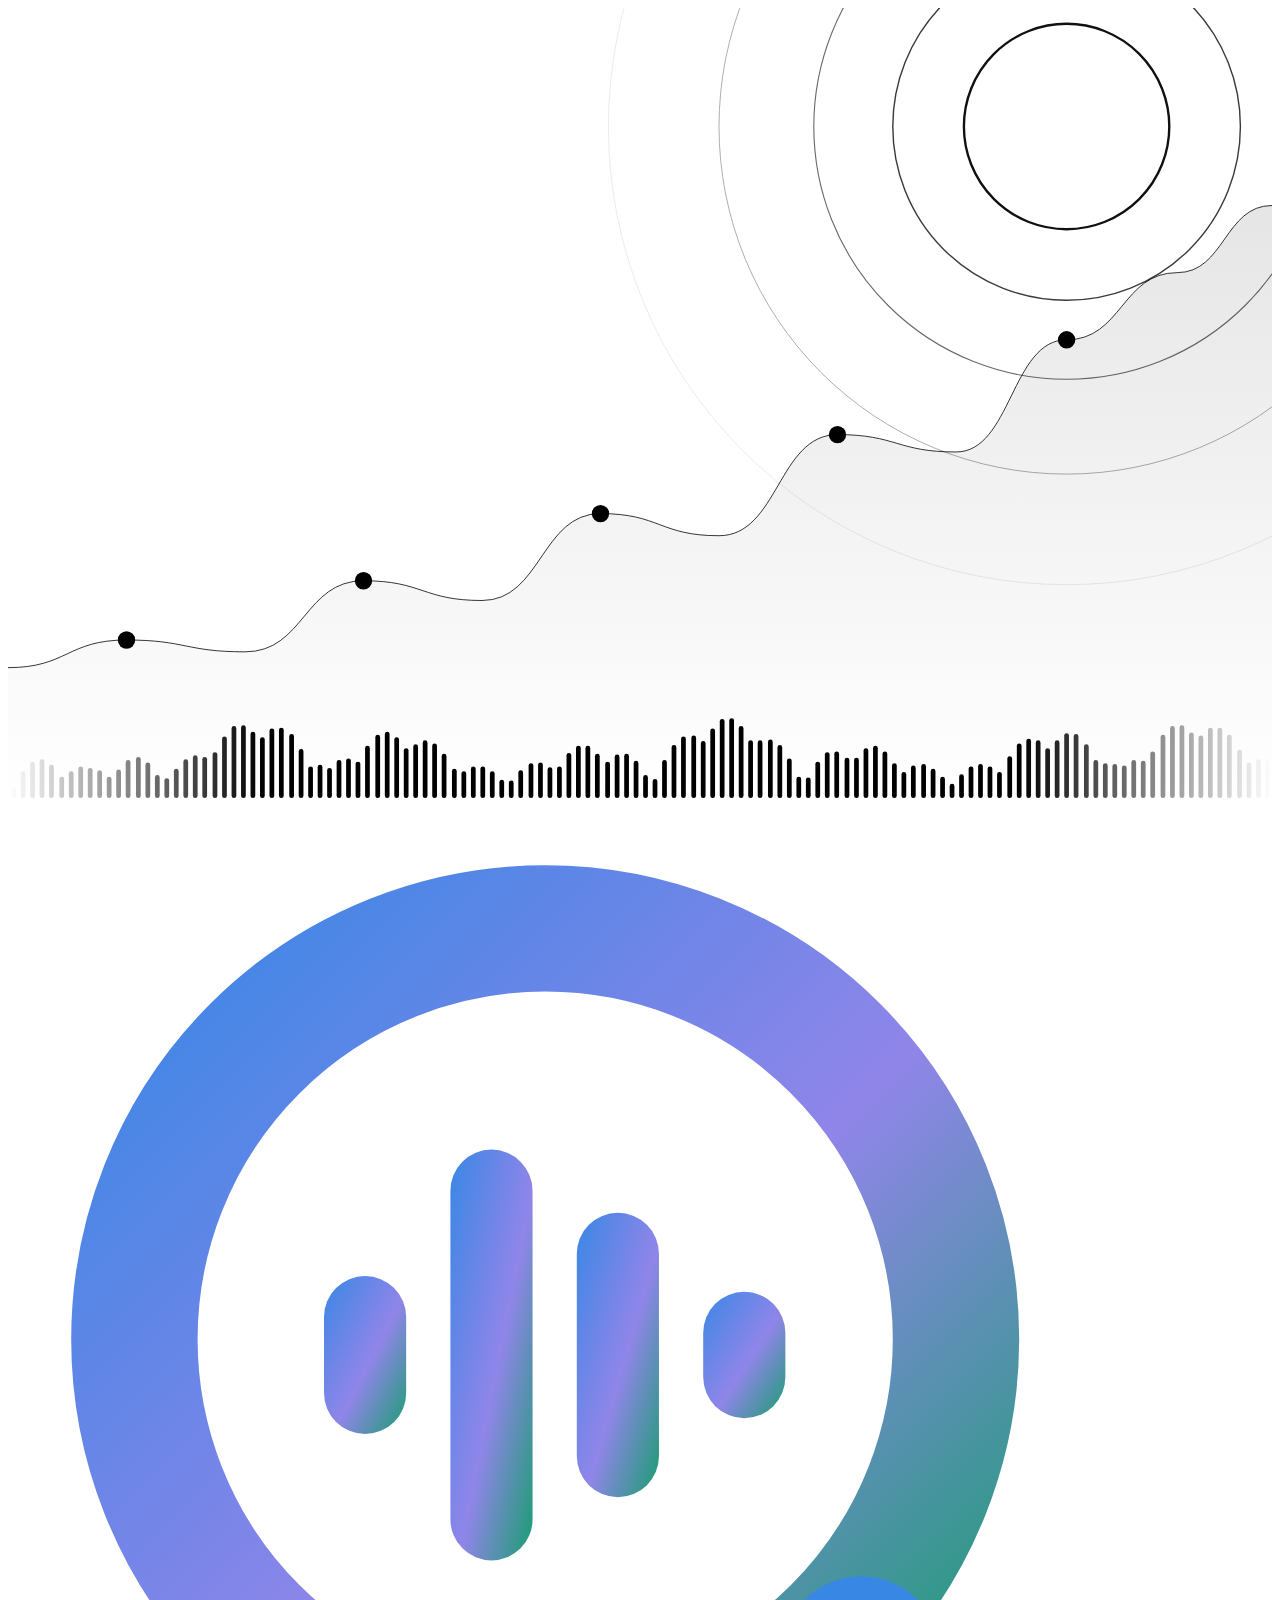
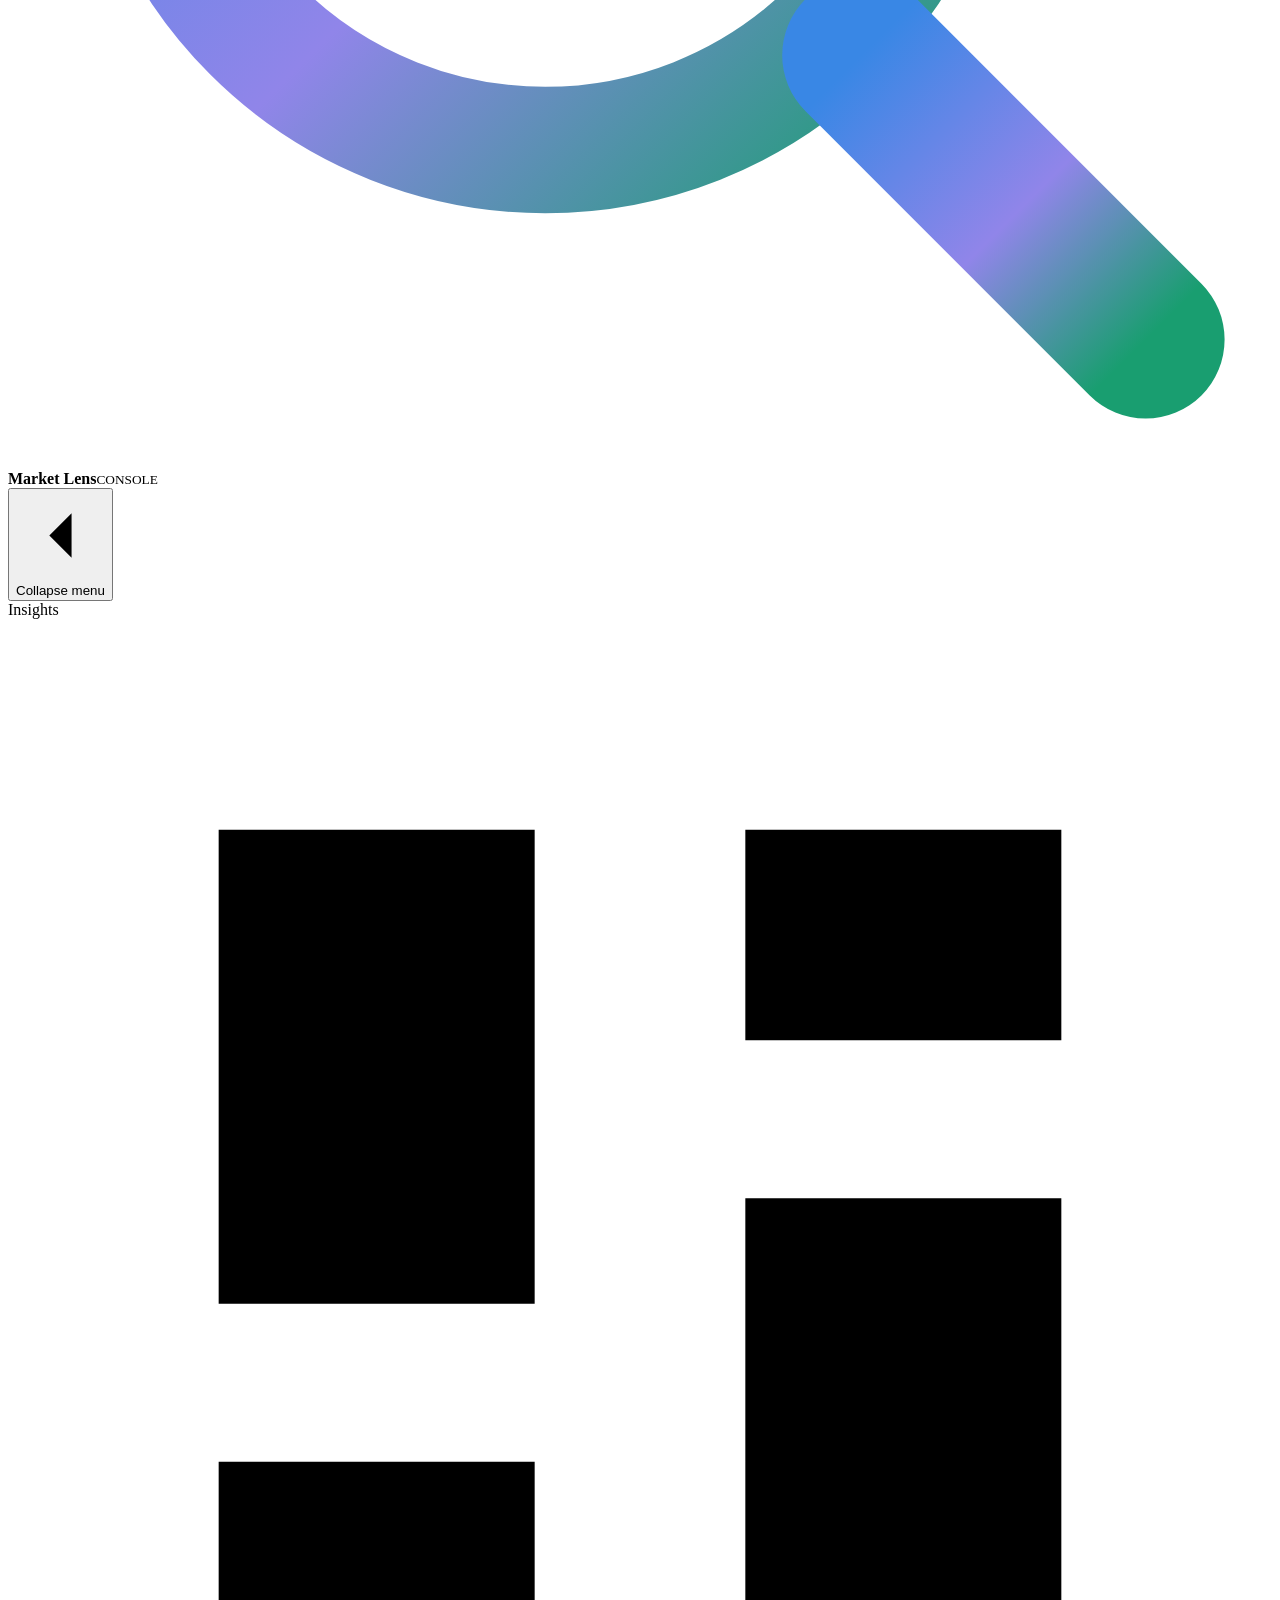
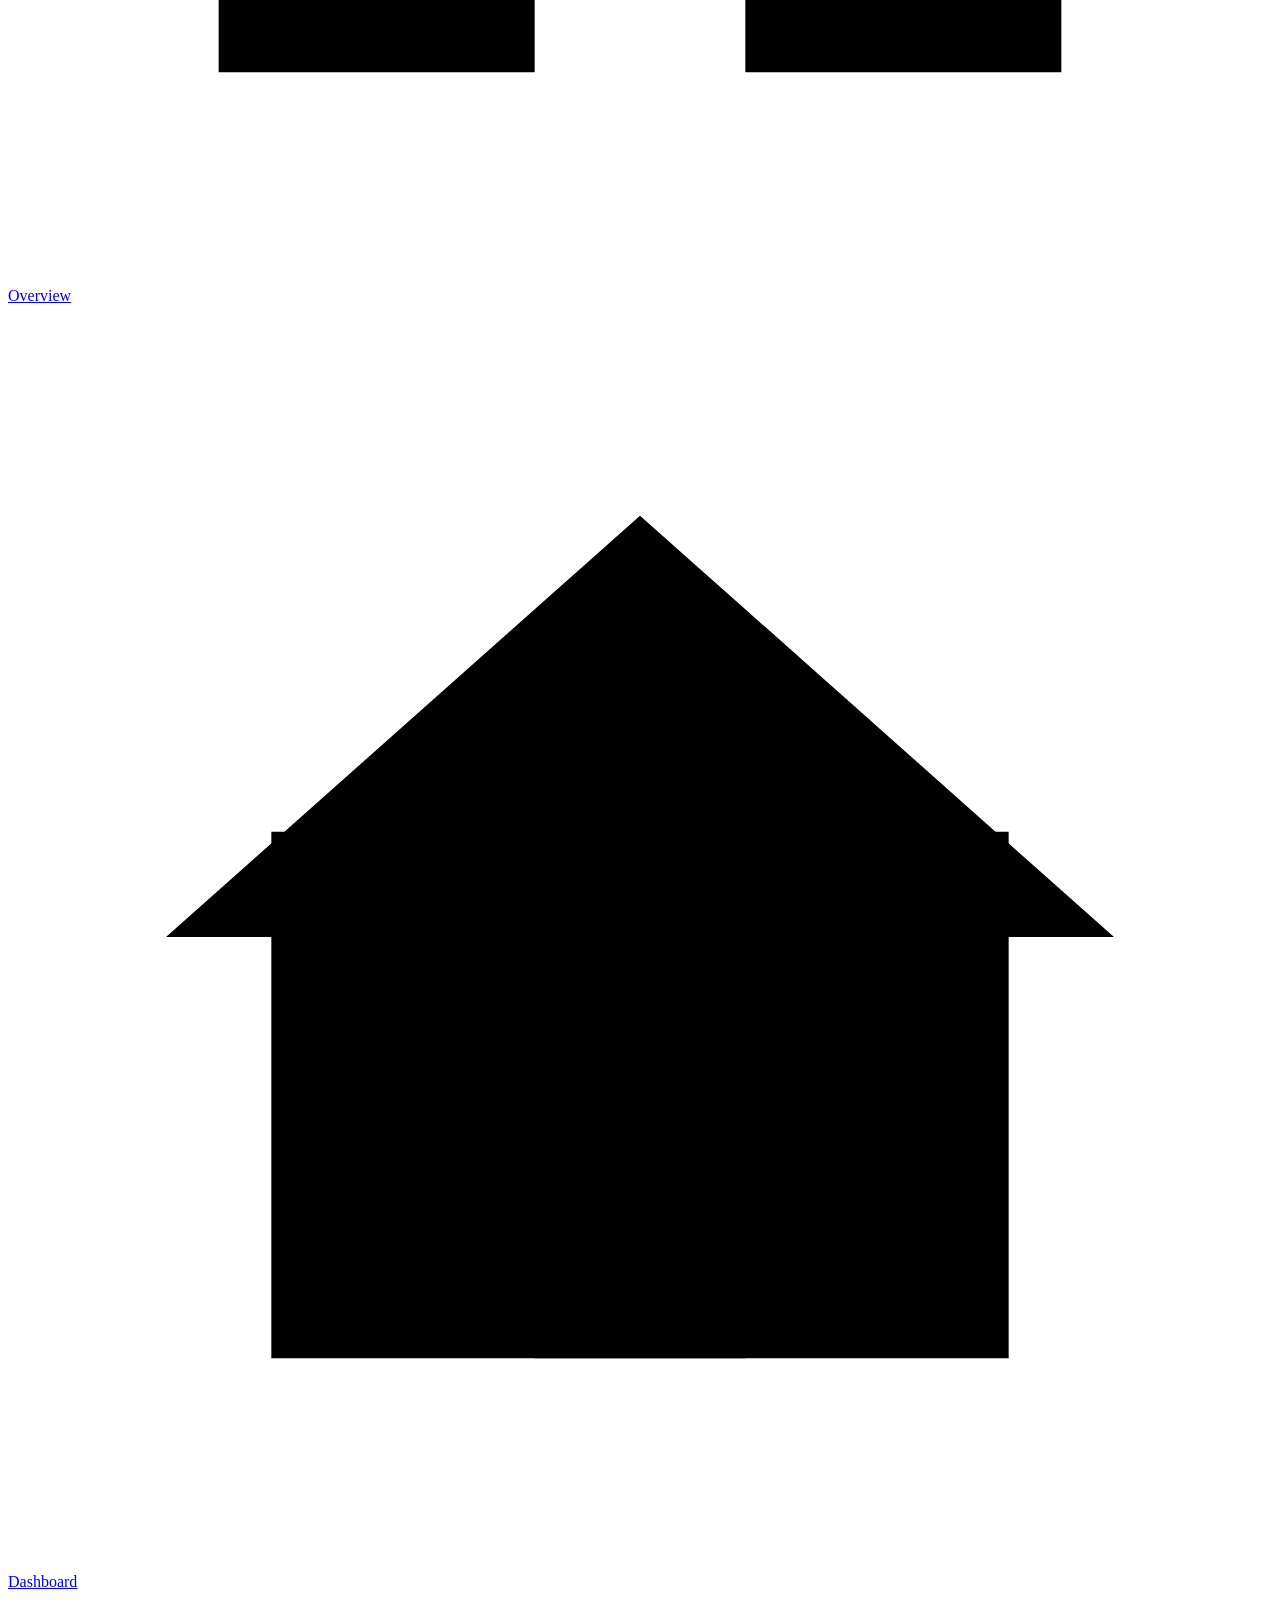
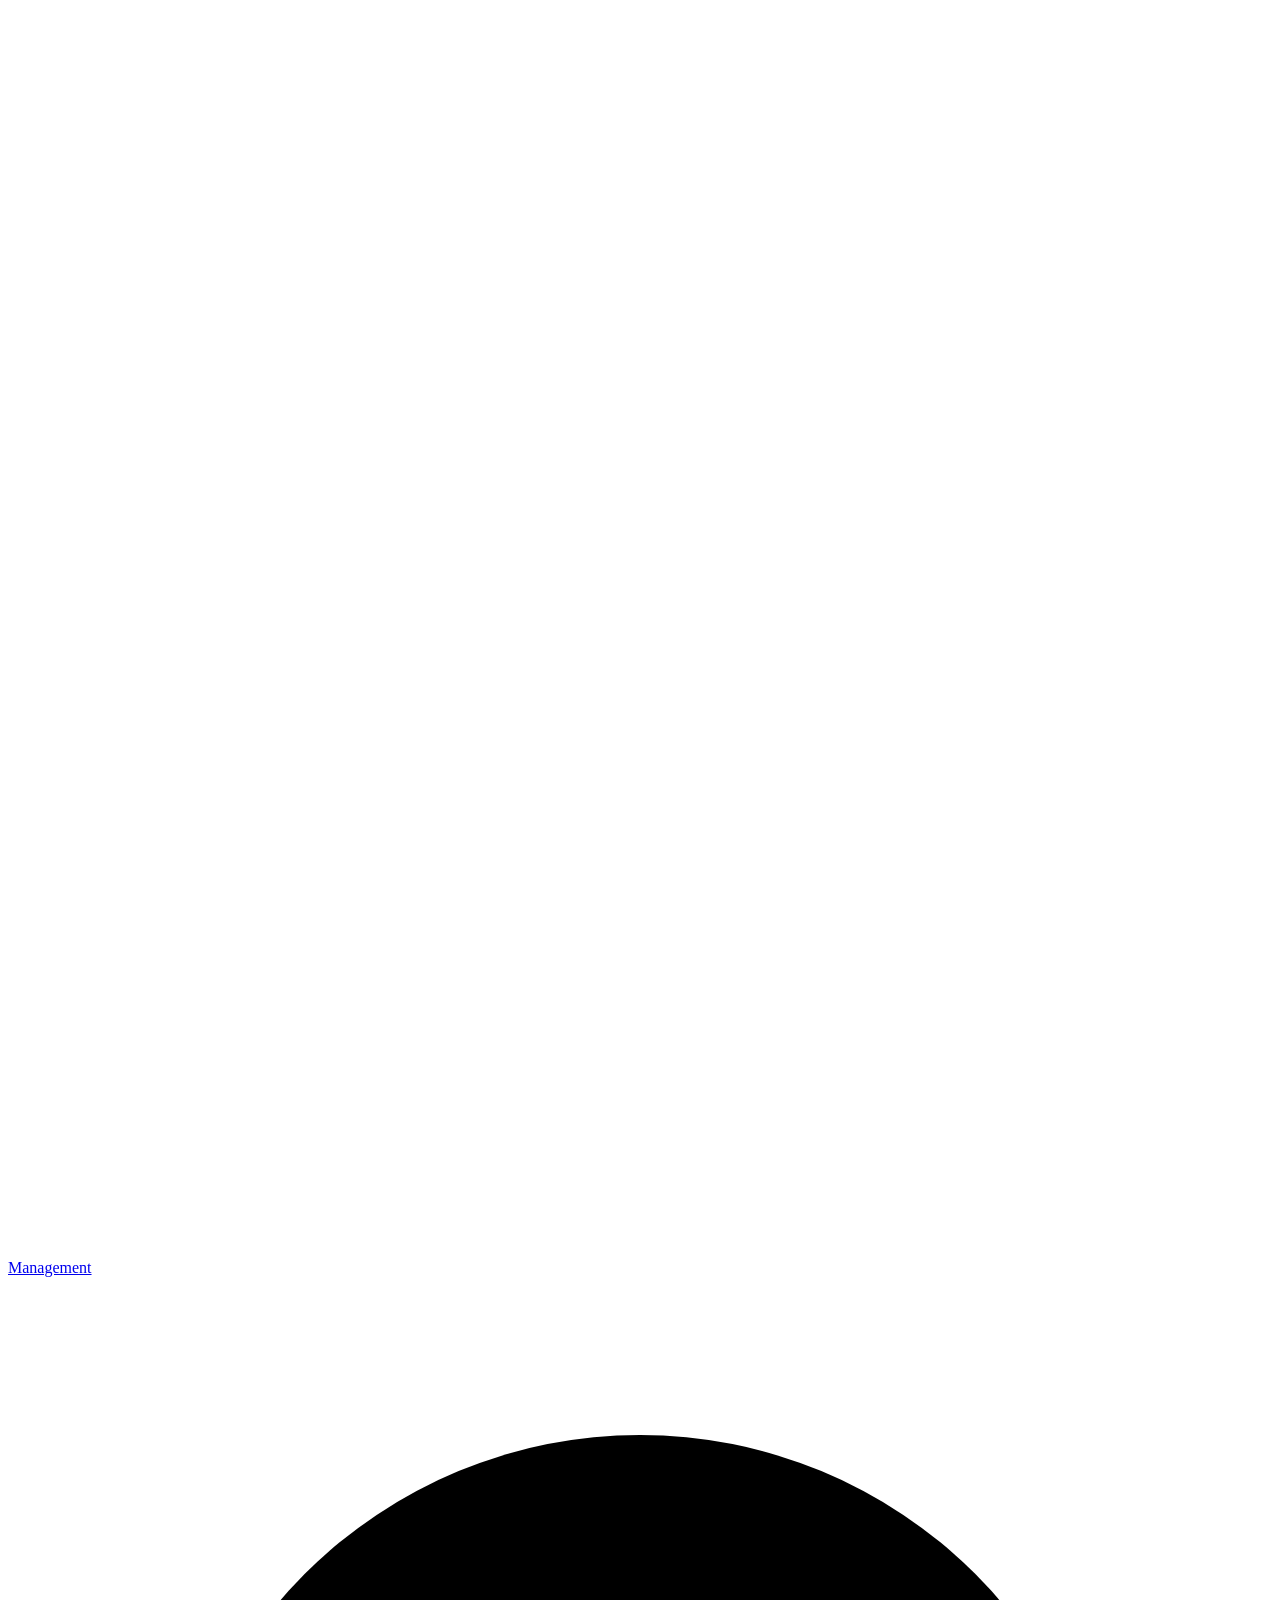
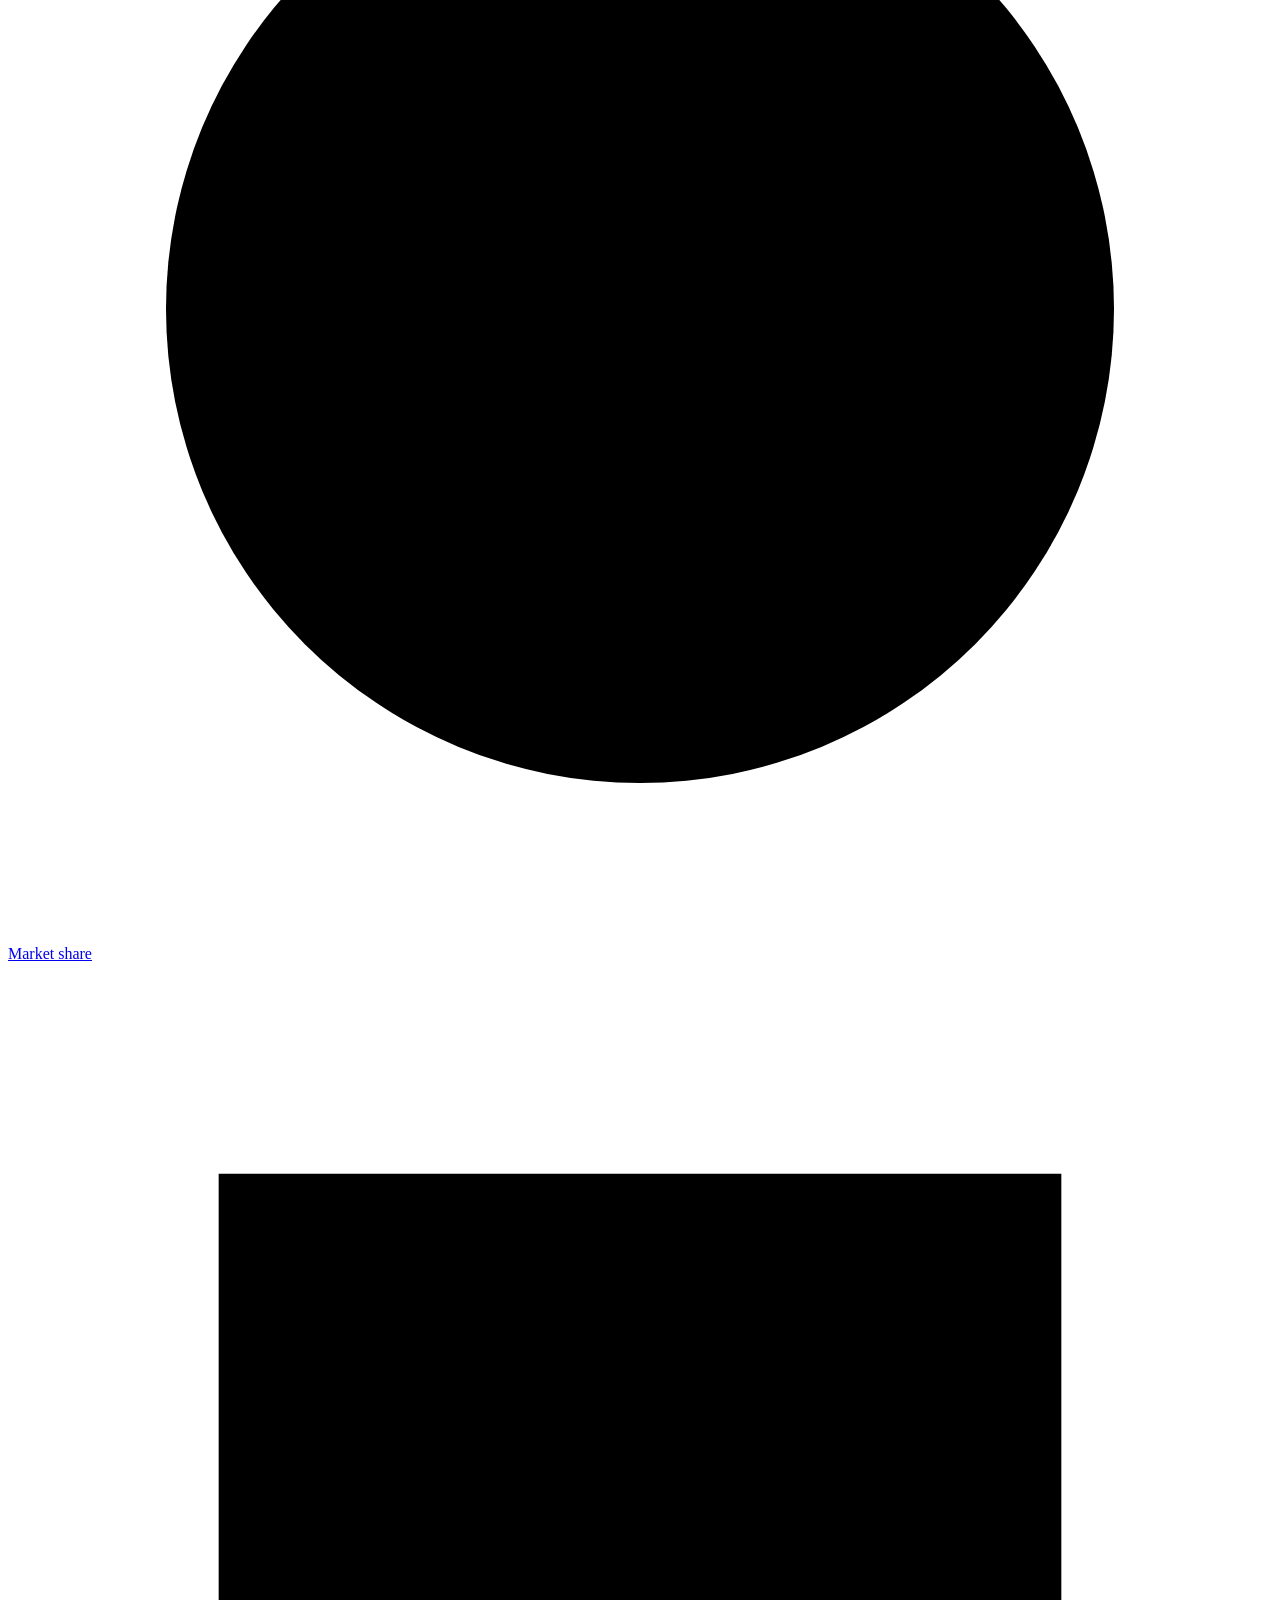
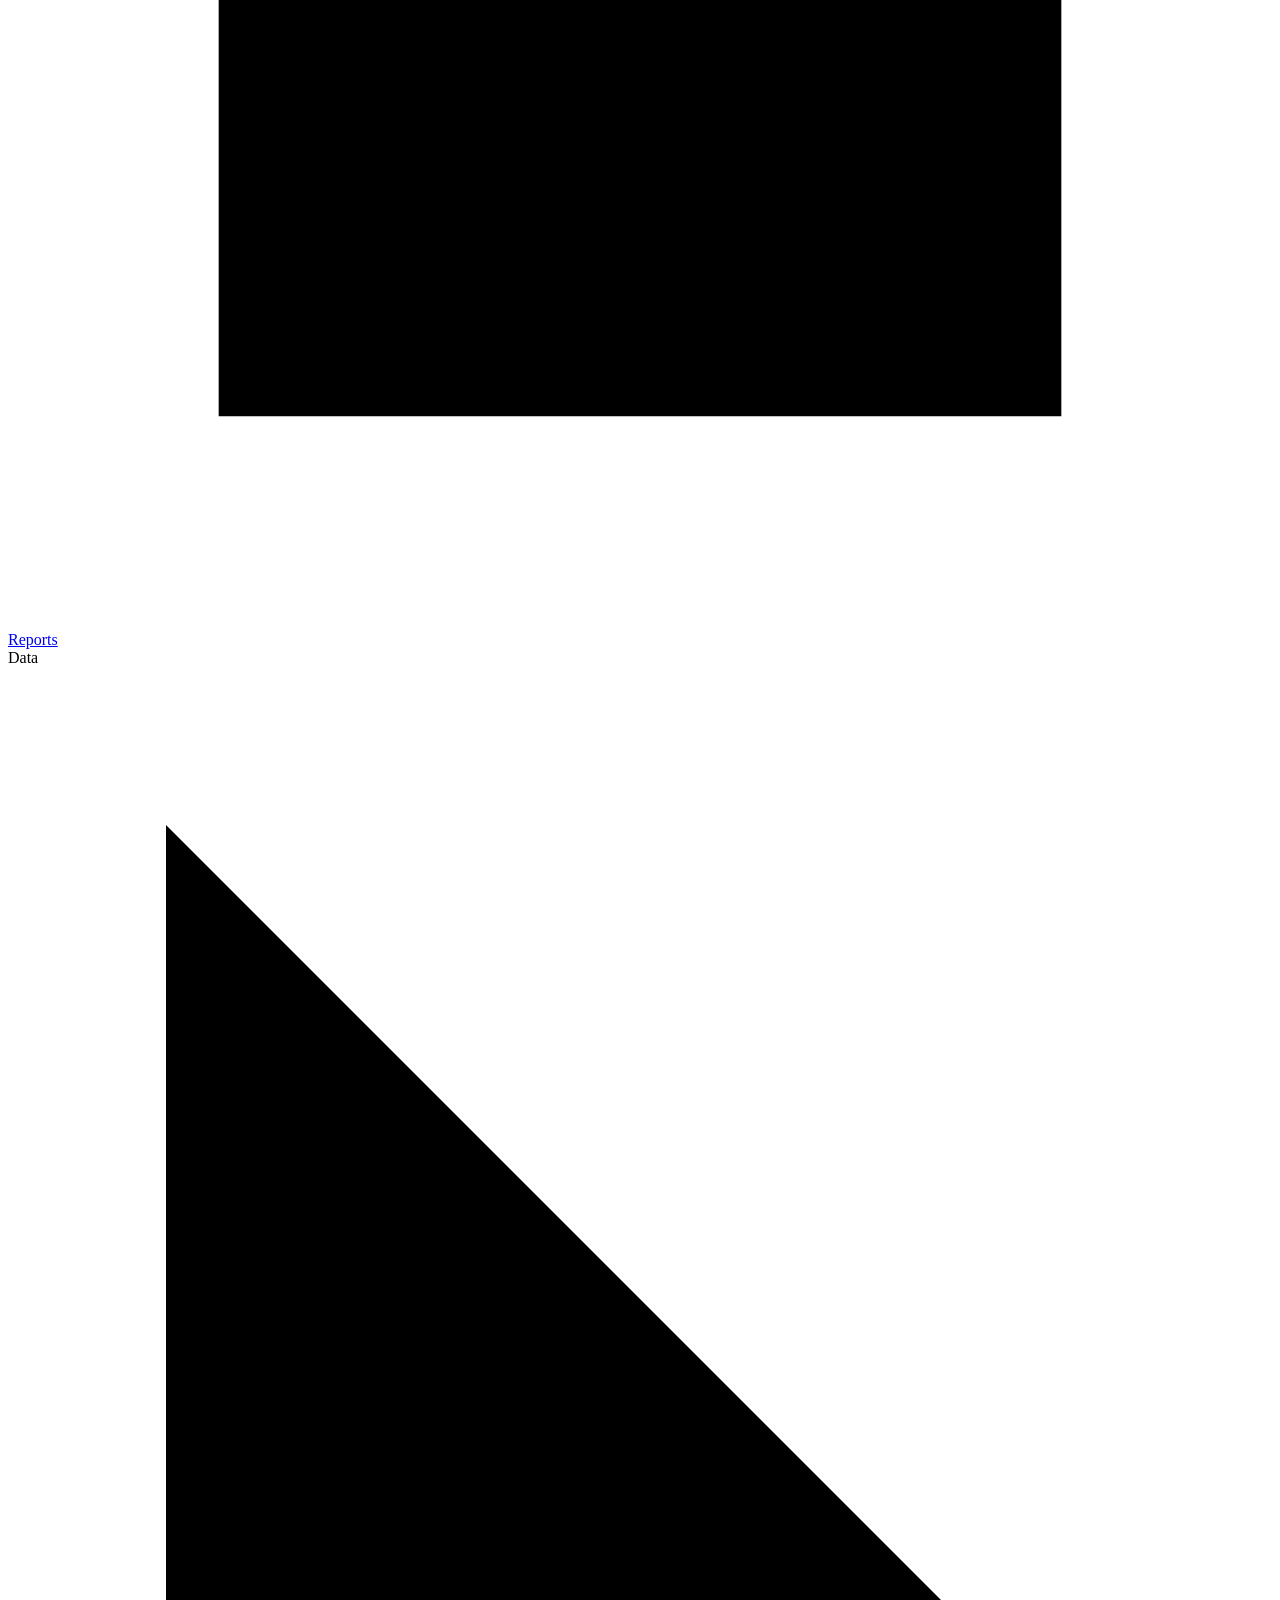
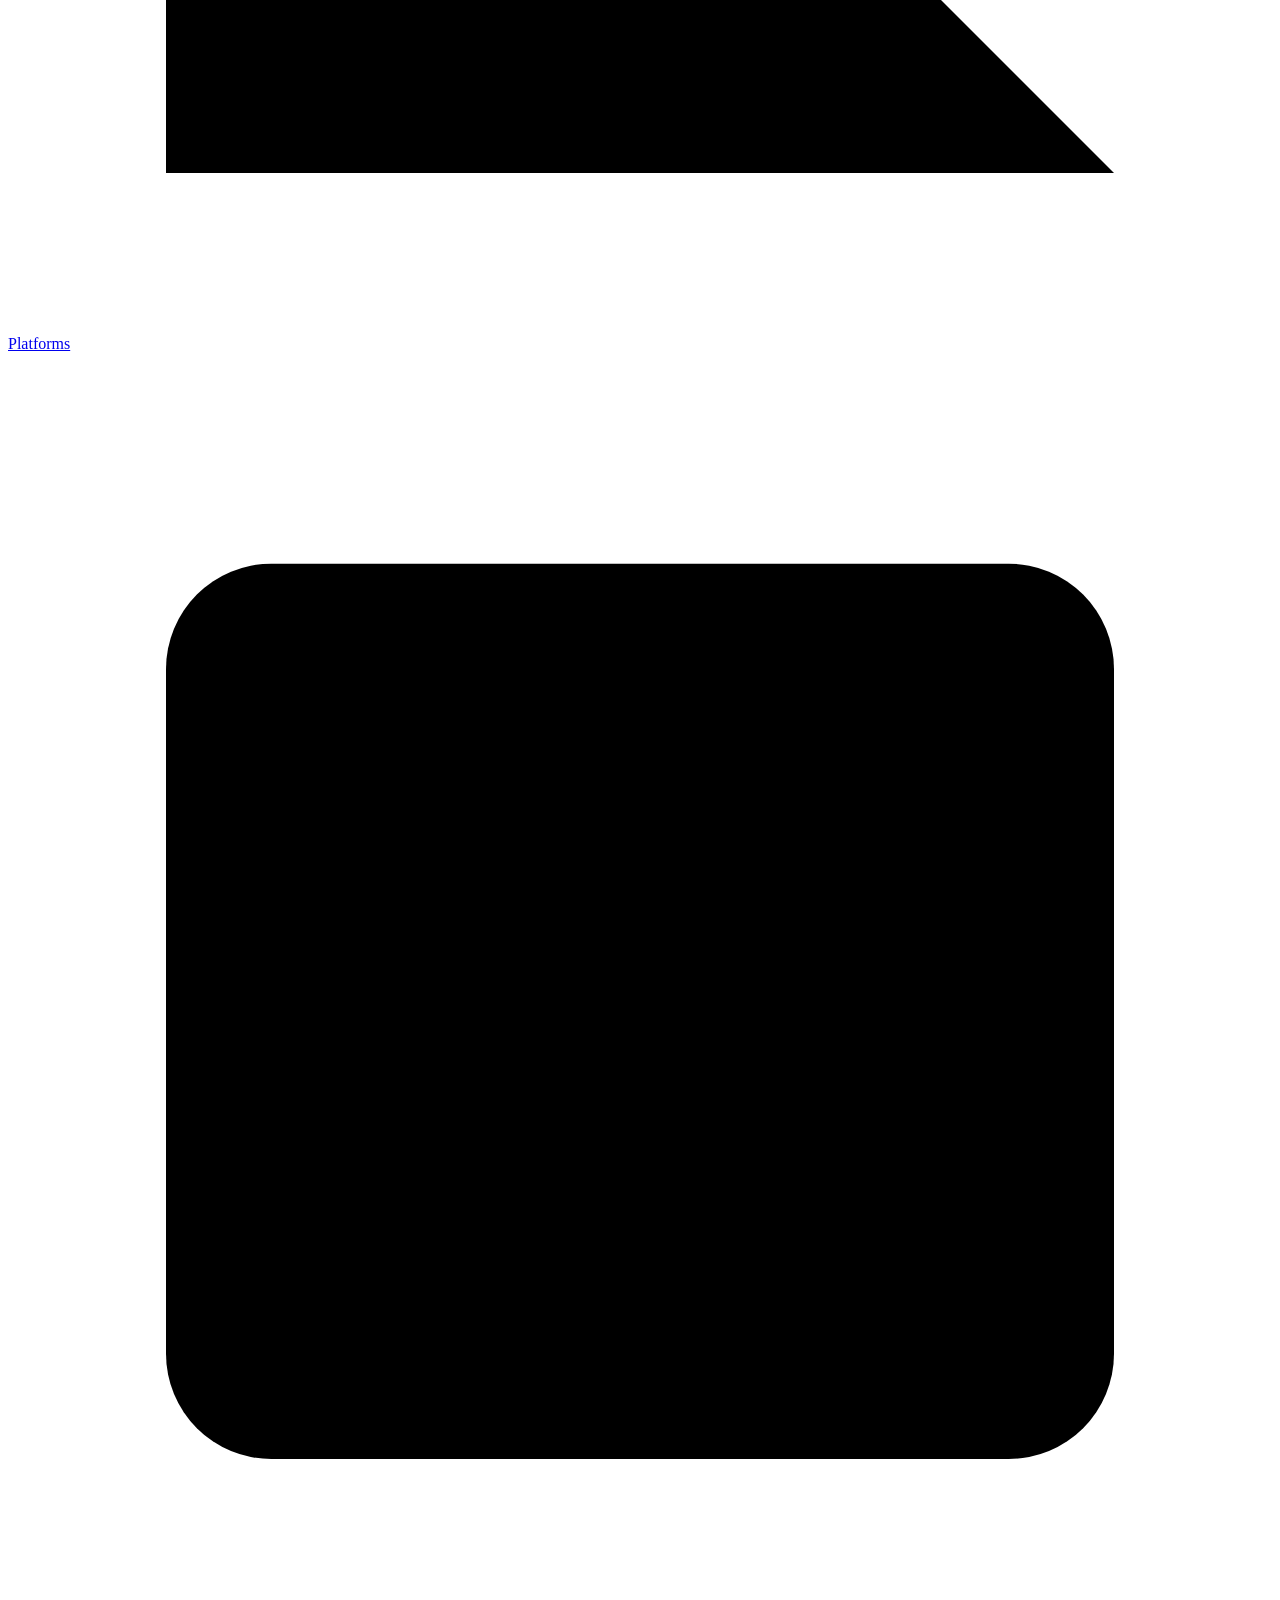
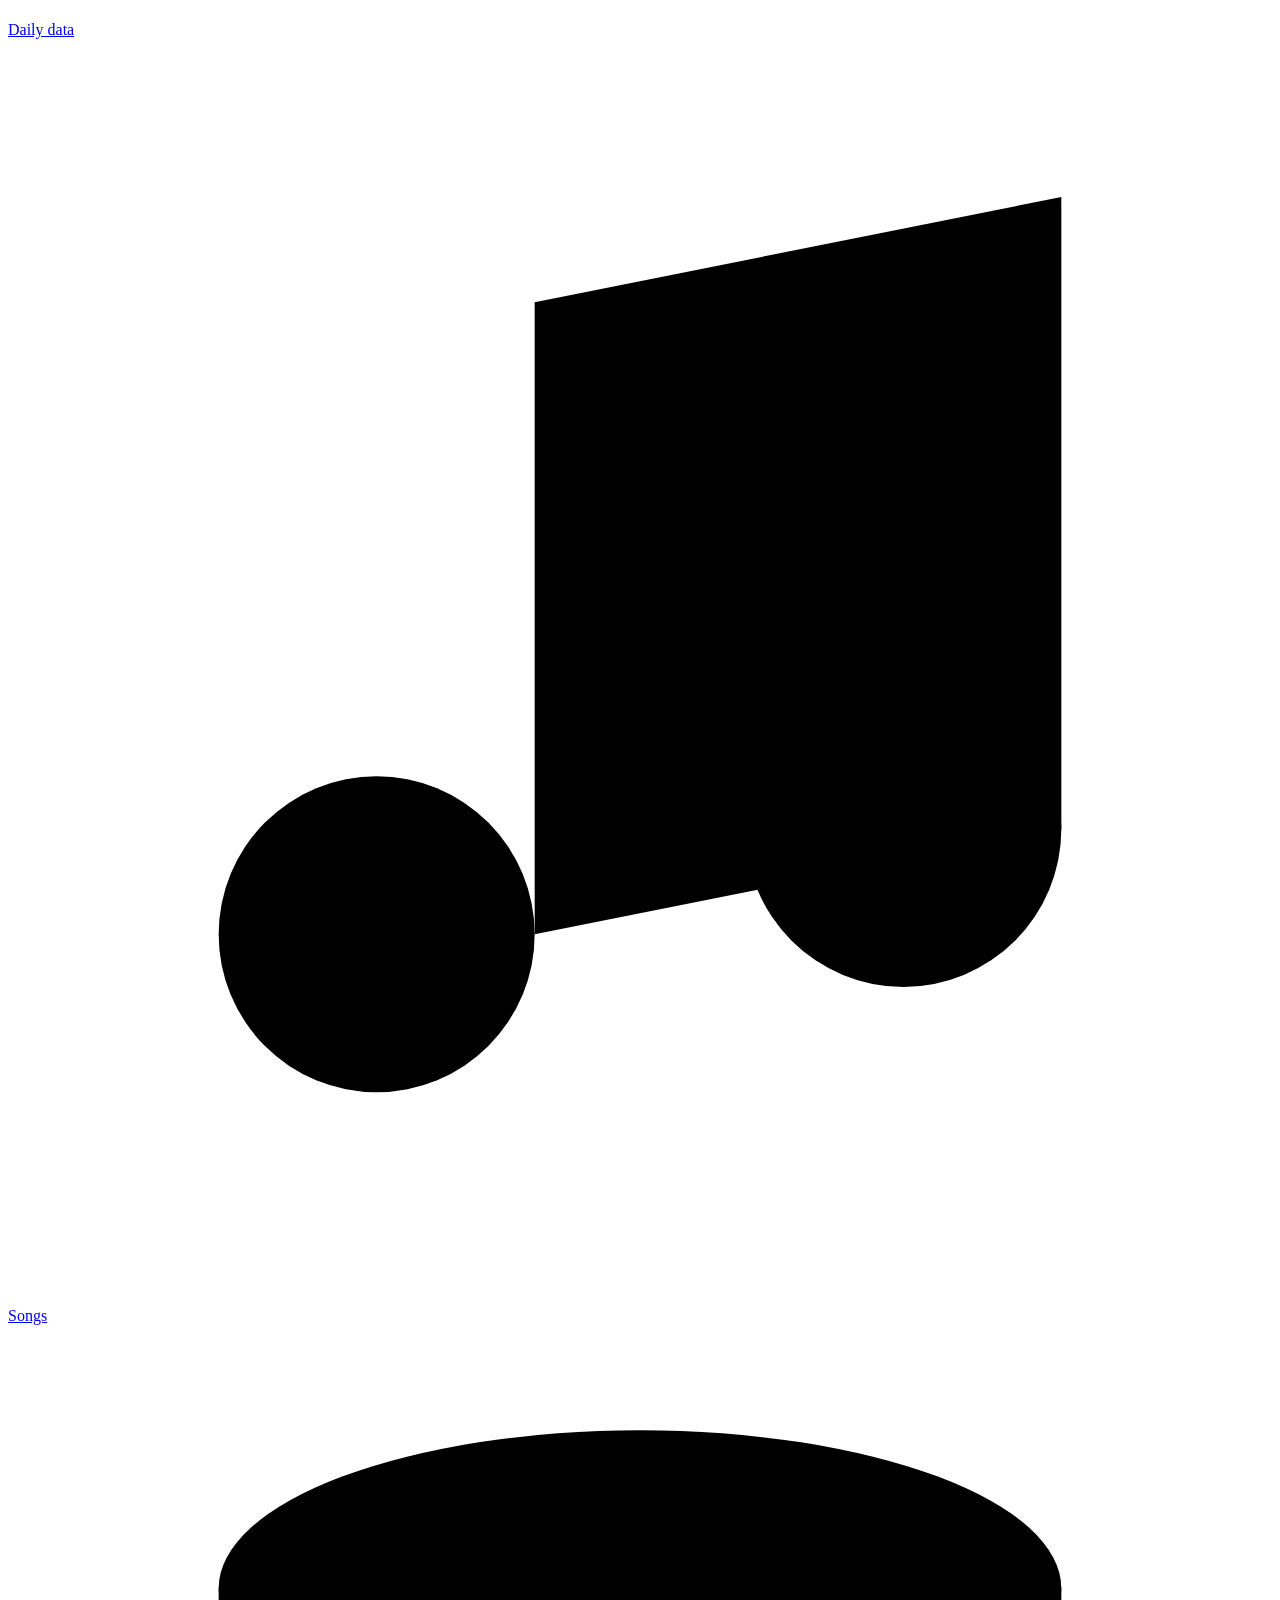
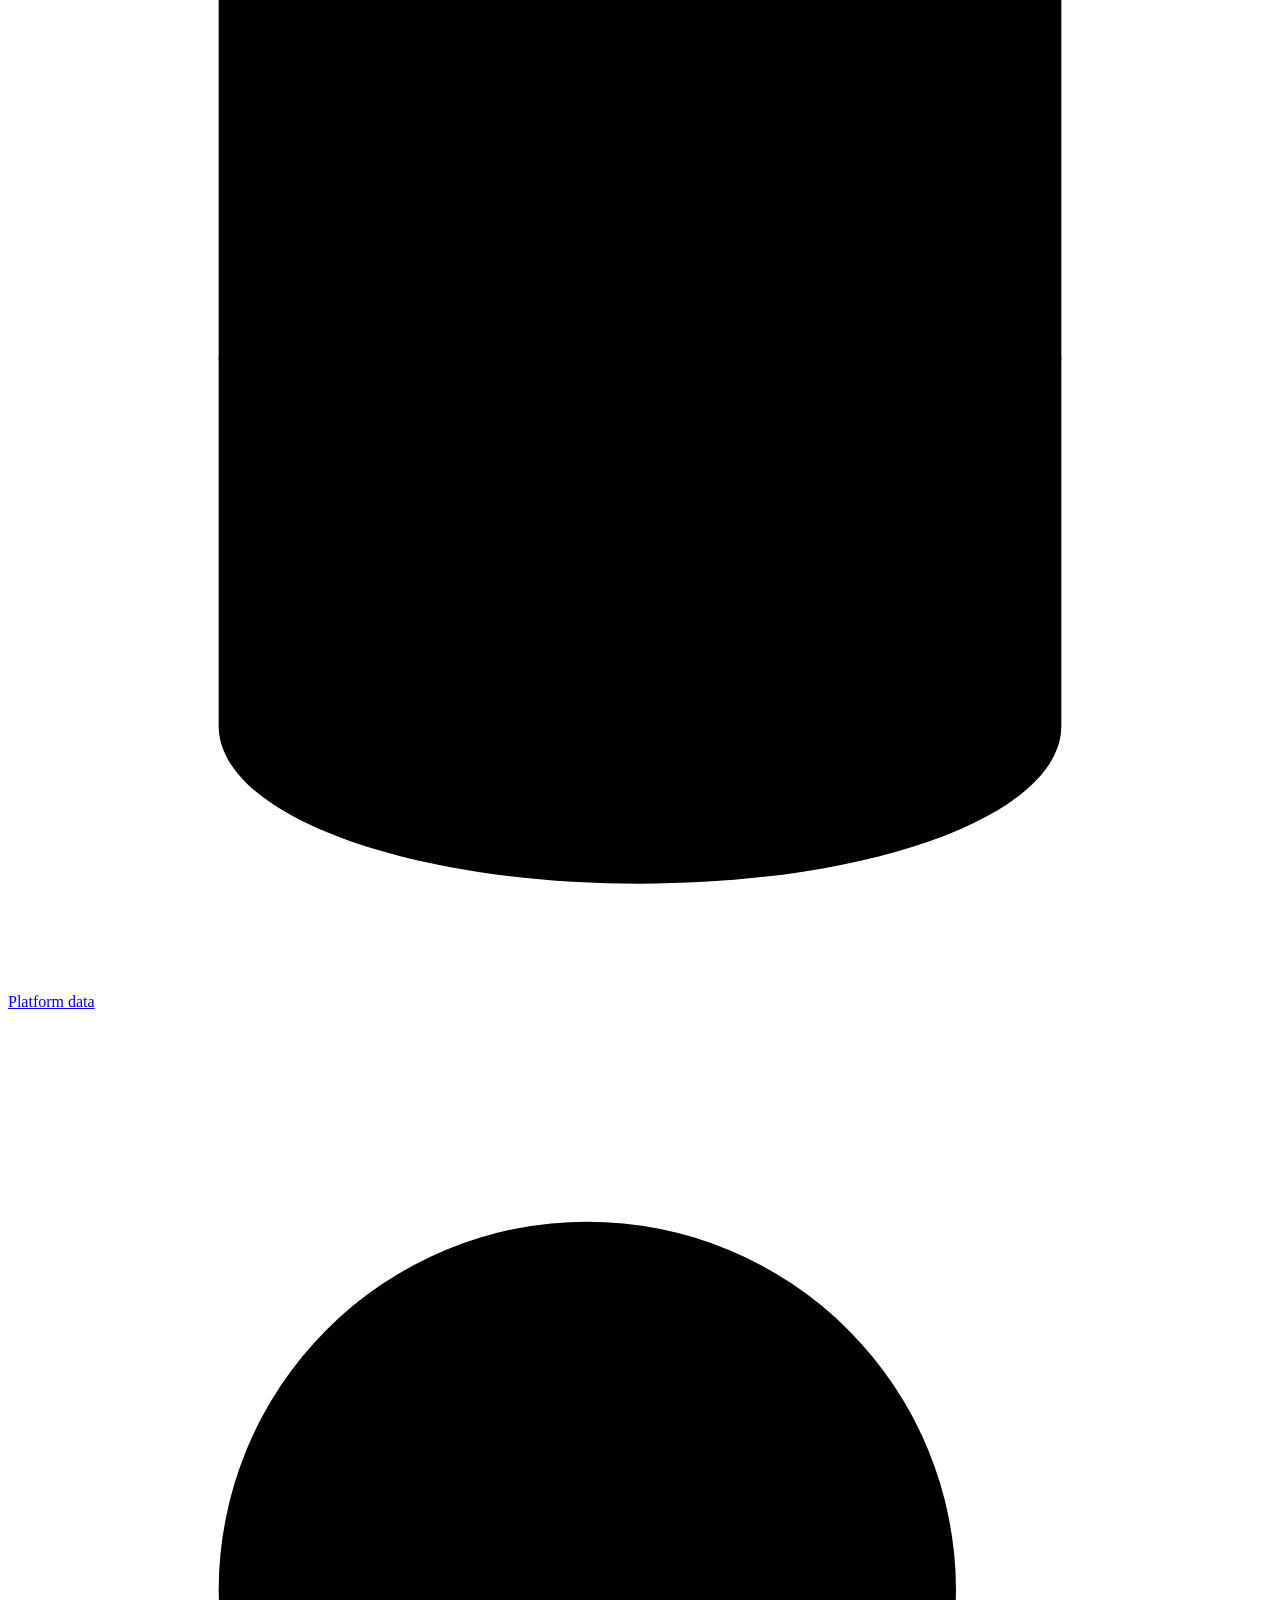
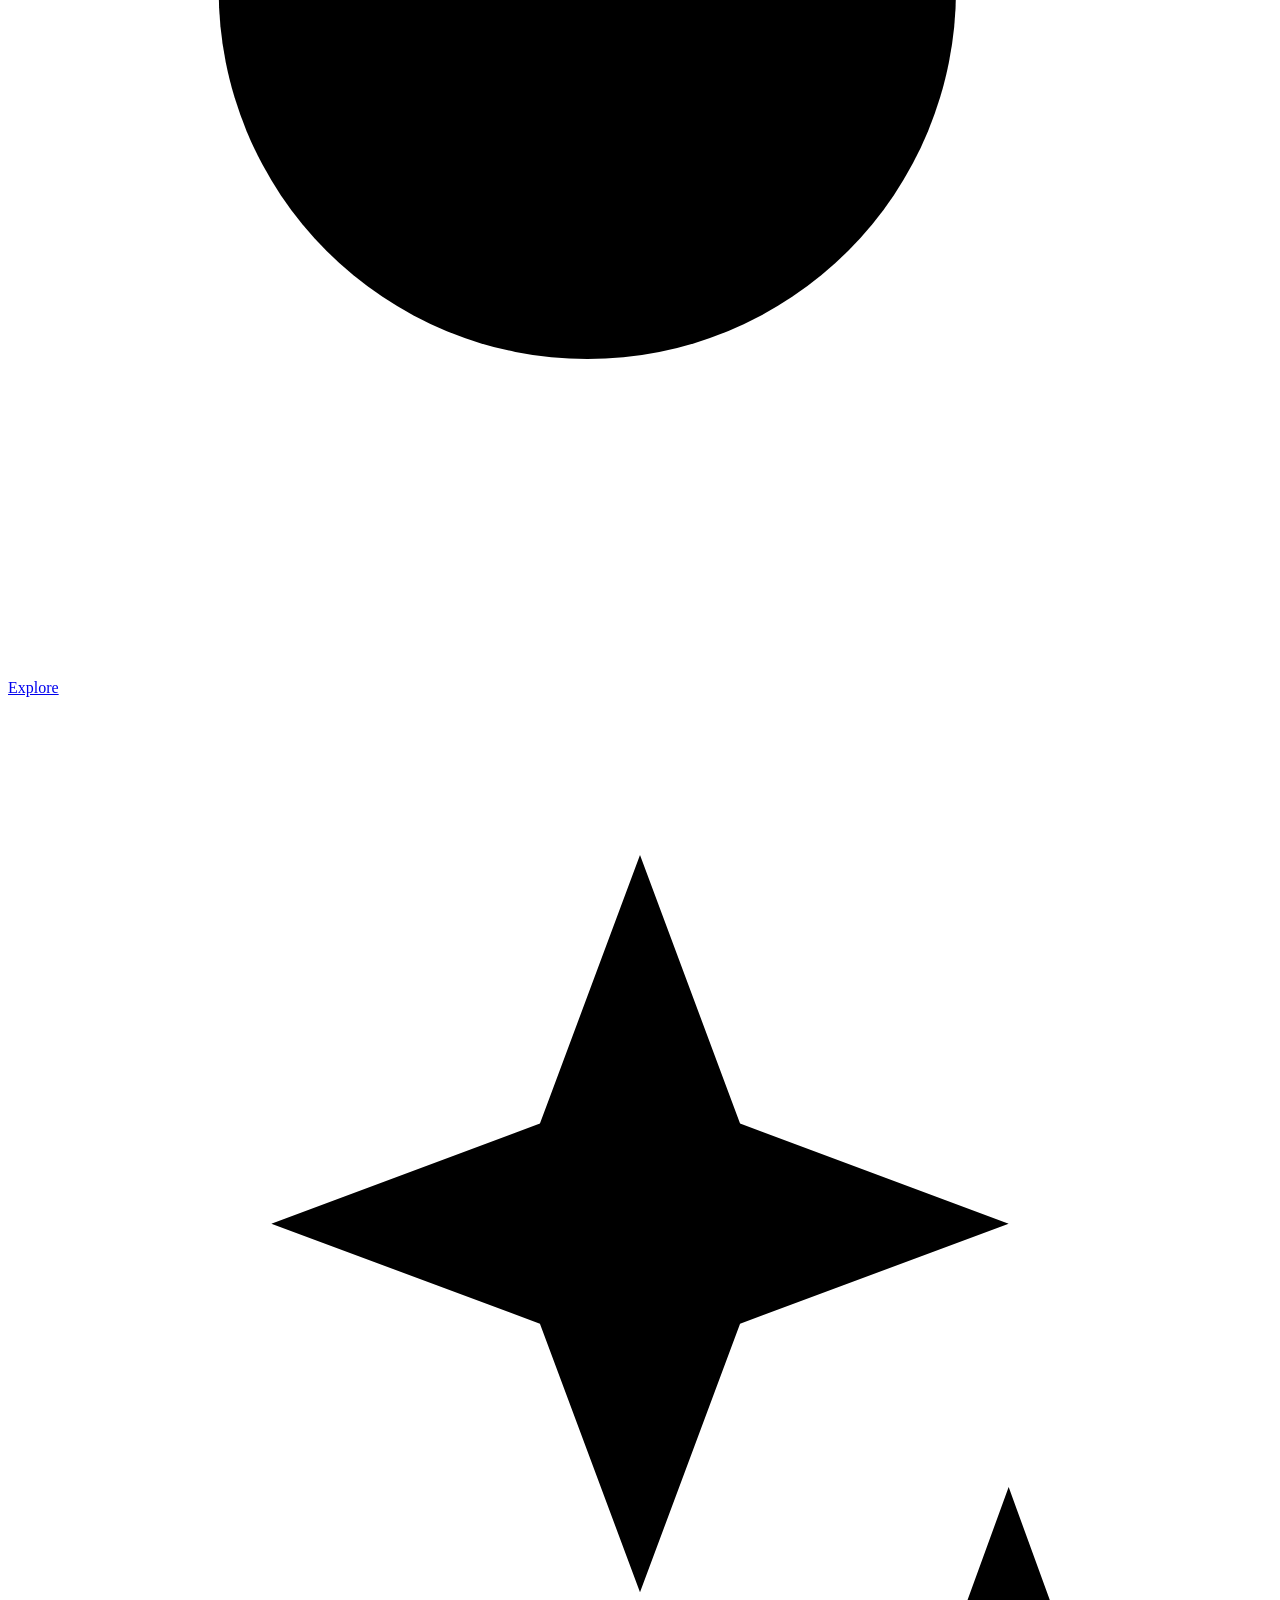
==== lens/lens/static/index.html @ 37e109d8 "More chart forms: donut, ranked bars, stacked bar, stacked columns and heatmap with a per-chart swit" ====
<!doctype html>
<html lang="en">
<head>
<meta charset="utf-8">
<meta name="viewport" content="width=device-width, initial-scale=1">
<meta name="robots" content="noindex, nofollow, noarchive, nosnippet, noimageindex">
<title>Market Lens · Console</title>
<link rel="icon" href="data:image/svg+xml,<svg xmlns='http://www.w3.org/2000/svg' viewBox='0 0 40 40'><circle cx='17' cy='17' r='13' fill='none' stroke='%233987e5' stroke-width='4'/><path d='M27 27l9 9' stroke='%239085e9' stroke-width='5' stroke-linecap='round'/><g fill='%23199e70'><rect x='10' y='15' width='2.6' height='5' rx='1.3'/><rect x='14' y='11' width='2.6' height='13' rx='1.3'/><rect x='18' y='13' width='2.6' height='9' rx='1.3'/><rect x='22' y='15.5' width='2.6' height='4' rx='1.3'/></g></svg>">
<link rel="preconnect" href="https://fonts.googleapis.com"><link rel="preconnect" href="https://fonts.gstatic.com" crossorigin>
<link rel="stylesheet" href="https://fonts.googleapis.com/css2?family=Inter:wght@400;500;600;700&family=Space+Grotesk:wght@500;600;700&display=swap">
<link rel="stylesheet" href="/style.css">
<script>/* theme before first paint: saved choice, else the system setting */
(function () { var t; try { t = localStorage.getItem("ml-theme"); } catch (e) {}
  if (t !== "light" && t !== "dark") t = window.matchMedia && matchMedia("(prefers-color-scheme: light)").matches ? "light" : "dark";
  document.documentElement.setAttribute("data-theme", t);
  /* menu: a narrow icon bar unless expanded (remembered per browser) */
  var m; try { m = localStorage.getItem("ml-side"); } catch (e) {}
  if (m !== "full") document.documentElement.classList.add("side-mini"); })();</script>
</head>
<body>
<div class="aurora" id="aurora" aria-hidden="true"></div>
<svg class="bg-art" viewBox="0 0 1600 1000" preserveAspectRatio="xMidYMid slice" aria-hidden="true"><defs>
<linearGradient id="bg-grad" x1="0" y1="0" x2="1" y2="0"><stop offset="0" style="stop-color:var(--accent)"/><stop offset=".55" style="stop-color:var(--accent-2)"/><stop offset="1" style="stop-color:var(--accent-3)"/></linearGradient>
<linearGradient id="bg-area" x1="0" y1="0" x2="0" y2="1"><stop offset="0" style="stop-color:var(--accent);stop-opacity:.10"/><stop offset="1" style="stop-color:var(--accent);stop-opacity:0"/></linearGradient>
<radialGradient id="bg-ringfade" cx="1340" cy="150" r="640" gradientUnits="userSpaceOnUse"><stop offset=".15" stop-color="#fff"/><stop offset="1" stop-color="#fff" stop-opacity="0"/></radialGradient><mask id="bg-ringmask"><rect width="1600" height="1000" fill="url(#bg-ringfade)"/></mask>
<linearGradient id="bg-side" x1="0" y1="0" x2="1" y2="0"><stop offset="0" stop-color="#fff" stop-opacity="0"/><stop offset=".2" stop-color="#fff"/><stop offset=".8" stop-color="#fff"/><stop offset="1" stop-color="#fff" stop-opacity="0"/></linearGradient><mask id="bg-eqmask"><rect width="1600" height="1000" fill="url(#bg-side)"/></mask></defs>
<g class="bg-rings" fill="none" stroke="url(#bg-grad)" mask="url(#bg-ringmask)"><circle cx="1340" cy="150" r="130" stroke-width="3"/><circle cx="1340" cy="150" r="220" stroke-width="1.8"/><circle cx="1340" cy="150" r="320" stroke-width="1.4"/><circle cx="1340" cy="150" r="440" stroke-width="1.1"/><circle cx="1340" cy="150" r="580" stroke-width="0.9"/></g>
<path d="M0,835 C75.0,835 75.0,800 150,800 C225.0,800 225.0,815 300,815 C375.0,815 375.0,725 450,725 C525.0,725 525.0,750 600,750 C675.0,750 675.0,640 750,640 C825.0,640 825.0,668 900,668 C975.0,668 975.0,540 1050,540 C1125.0,540 1125.0,562 1200,562 C1270.0,562 1270.0,420 1340,420 C1410.0,420 1410.0,335 1480,335 C1540.0,335 1540.0,250 1600,250 L1600,1000 L0,1000 Z" fill="url(#bg-area)"/><path class="bg-line" d="M0,835 C75.0,835 75.0,800 150,800 C225.0,800 225.0,815 300,815 C375.0,815 375.0,725 450,725 C525.0,725 525.0,750 600,750 C675.0,750 675.0,640 750,640 C825.0,640 825.0,668 900,668 C975.0,668 975.0,540 1050,540 C1125.0,540 1125.0,562 1200,562 C1270.0,562 1270.0,420 1340,420 C1410.0,420 1410.0,335 1480,335 C1540.0,335 1540.0,250 1600,250" fill="none" stroke="url(#bg-grad)"/><g class="bg-dots"><circle class="bd-h" cx="150" cy="800" r="11"/><circle class="bd" cx="150" cy="800" r="4"/><circle class="bd-h" cx="450" cy="725" r="11"/><circle class="bd" cx="450" cy="725" r="4"/><circle class="bd-h" cx="750" cy="640" r="11"/><circle class="bd" cx="750" cy="640" r="4"/><circle class="bd-h" cx="1050" cy="540" r="11"/><circle class="bd" cx="1050" cy="540" r="4"/><circle class="bd-h" cx="1340" cy="420" r="11"/><circle class="bd" cx="1340" cy="420" r="4"/></g>
<g class="bg-eq" fill="url(#bg-grad)" mask="url(#bg-eqmask)"><rect x="4" y="986" width="6" height="14" rx="3"/><rect x="16" y="966" width="6" height="34" rx="3"/><rect x="28" y="954" width="6" height="46" rx="3"/><rect x="40" y="951" width="6" height="49" rx="3"/><rect x="52" y="958" width="6" height="42" rx="3"/><rect x="65" y="973" width="6" height="27" rx="3"/><rect x="77" y="966" width="6" height="34" rx="3"/><rect x="89" y="960" width="6" height="40" rx="3"/><rect x="101" y="962" width="6" height="38" rx="3"/><rect x="113" y="965" width="6" height="35" rx="3"/><rect x="125" y="973" width="6" height="27" rx="3"/><rect x="137" y="964" width="6" height="36" rx="3"/><rect x="149" y="952" width="6" height="48" rx="3"/><rect x="162" y="948" width="6" height="52" rx="3"/><rect x="174" y="955" width="6" height="45" rx="3"/><rect x="186" y="971" width="6" height="29" rx="3"/><rect x="198" y="975" width="6" height="25" rx="3"/><rect x="210" y="963" width="6" height="37" rx="3"/><rect x="222" y="951" width="6" height="49" rx="3"/><rect x="234" y="946" width="6" height="54" rx="3"/><rect x="246" y="948" width="6" height="52" rx="3"/><rect x="259" y="942" width="6" height="58" rx="3"/><rect x="271" y="922" width="6" height="78" rx="3"/><rect x="283" y="909" width="6" height="91" rx="3"/><rect x="295" y="908" width="6" height="92" rx="3"/><rect x="307" y="916" width="6" height="84" rx="3"/><rect x="319" y="923" width="6" height="77" rx="3"/><rect x="331" y="912" width="6" height="88" rx="3"/><rect x="343" y="911" width="6" height="89" rx="3"/><rect x="356" y="919" width="6" height="81" rx="3"/><rect x="368" y="938" width="6" height="62" rx="3"/><rect x="380" y="960" width="6" height="40" rx="3"/><rect x="392" y="958" width="6" height="42" rx="3"/><rect x="404" y="962" width="6" height="38" rx="3"/><rect x="416" y="952" width="6" height="48" rx="3"/><rect x="428" y="950" width="6" height="50" rx="3"/><rect x="440" y="954" width="6" height="46" rx="3"/><rect x="452" y="934" width="6" height="66" rx="3"/><rect x="465" y="920" width="6" height="80" rx="3"/><rect x="477" y="916" width="6" height="84" rx="3"/><rect x="489" y="923" width="6" height="77" rx="3"/><rect x="501" y="937" width="6" height="63" rx="3"/><rect x="513" y="932" width="6" height="68" rx="3"/><rect x="525" y="927" width="6" height="73" rx="3"/><rect x="537" y="931" width="6" height="69" rx="3"/><rect x="549" y="944" width="6" height="56" rx="3"/><rect x="562" y="963" width="6" height="37" rx="3"/><rect x="574" y="966" width="6" height="34" rx="3"/><rect x="586" y="960" width="6" height="40" rx="3"/><rect x="598" y="960" width="6" height="40" rx="3"/><rect x="610" y="966" width="6" height="34" rx="3"/><rect x="622" y="977" width="6" height="23" rx="3"/><rect x="634" y="978" width="6" height="22" rx="3"/><rect x="646" y="965" width="6" height="35" rx="3"/><rect x="659" y="956" width="6" height="44" rx="3"/><rect x="671" y="955" width="6" height="45" rx="3"/><rect x="683" y="961" width="6" height="39" rx="3"/><rect x="695" y="960" width="6" height="40" rx="3"/><rect x="707" y="943" width="6" height="57" rx="3"/><rect x="719" y="934" width="6" height="66" rx="3"/><rect x="731" y="934" width="6" height="66" rx="3"/><rect x="743" y="944" width="6" height="56" rx="3"/><rect x="756" y="954" width="6" height="46" rx="3"/><rect x="768" y="945" width="6" height="55" rx="3"/><rect x="780" y="944" width="6" height="56" rx="3"/><rect x="792" y="953" width="6" height="47" rx="3"/><rect x="804" y="971" width="6" height="29" rx="3"/><rect x="816" y="976" width="6" height="24" rx="3"/><rect x="828" y="952" width="6" height="48" rx="3"/><rect x="840" y="933" width="6" height="67" rx="3"/><rect x="852" y="922" width="6" height="78" rx="3"/><rect x="865" y="921" width="6" height="79" rx="3"/><rect x="877" y="928" width="6" height="72" rx="3"/><rect x="889" y="912" width="6" height="88" rx="3"/><rect x="901" y="900" width="6" height="100" rx="3"/><rect x="913" y="899" width="6" height="101" rx="3"/><rect x="925" y="909" width="6" height="91" rx="3"/><rect x="937" y="927" width="6" height="73" rx="3"/><rect x="949" y="927" width="6" height="73" rx="3"/><rect x="962" y="926" width="6" height="74" rx="3"/><rect x="974" y="933" width="6" height="67" rx="3"/><rect x="986" y="950" width="6" height="50" rx="3"/><rect x="998" y="973" width="6" height="27" rx="3"/><rect x="1010" y="974" width="6" height="26" rx="3"/><rect x="1022" y="954" width="6" height="46" rx="3"/><rect x="1034" y="942" width="6" height="58" rx="3"/><rect x="1046" y="941" width="6" height="59" rx="3"/><rect x="1059" y="949" width="6" height="51" rx="3"/><rect x="1071" y="949" width="6" height="51" rx="3"/><rect x="1083" y="937" width="6" height="63" rx="3"/><rect x="1095" y="934" width="6" height="66" rx="3"/><rect x="1107" y="941" width="6" height="59" rx="3"/><rect x="1119" y="956" width="6" height="44" rx="3"/><rect x="1131" y="967" width="6" height="33" rx="3"/><rect x="1143" y="959" width="6" height="41" rx="3"/><rect x="1156" y="957" width="6" height="43" rx="3"/><rect x="1168" y="963" width="6" height="37" rx="3"/><rect x="1180" y="973" width="6" height="27" rx="3"/><rect x="1192" y="982" width="6" height="18" rx="3"/><rect x="1204" y="970" width="6" height="30" rx="3"/><rect x="1216" y="960" width="6" height="40" rx="3"/><rect x="1228" y="957" width="6" height="43" rx="3"/><rect x="1240" y="960" width="6" height="40" rx="3"/><rect x="1252" y="967" width="6" height="33" rx="3"/><rect x="1265" y="947" width="6" height="53" rx="3"/><rect x="1277" y="931" width="6" height="69" rx="3"/><rect x="1289" y="925" width="6" height="75" rx="3"/><rect x="1301" y="927" width="6" height="73" rx="3"/><rect x="1313" y="937" width="6" height="63" rx="3"/><rect x="1325" y="927" width="6" height="73" rx="3"/><rect x="1337" y="918" width="6" height="82" rx="3"/><rect x="1349" y="919" width="6" height="81" rx="3"/><rect x="1362" y="932" width="6" height="68" rx="3"/><rect x="1374" y="952" width="6" height="48" rx="3"/><rect x="1386" y="956" width="6" height="44" rx="3"/><rect x="1398" y="957" width="6" height="43" rx="3"/><rect x="1410" y="959" width="6" height="41" rx="3"/><rect x="1422" y="952" width="6" height="48" rx="3"/><rect x="1434" y="953" width="6" height="47" rx="3"/><rect x="1446" y="941" width="6" height="59" rx="3"/><rect x="1459" y="920" width="6" height="80" rx="3"/><rect x="1471" y="909" width="6" height="91" rx="3"/><rect x="1483" y="908" width="6" height="92" rx="3"/><rect x="1495" y="917" width="6" height="83" rx="3"/><rect x="1507" y="921" width="6" height="79" rx="3"/><rect x="1519" y="911" width="6" height="89" rx="3"/><rect x="1531" y="911" width="6" height="89" rx="3"/><rect x="1543" y="920" width="6" height="80" rx="3"/><rect x="1556" y="939" width="6" height="61" rx="3"/><rect x="1568" y="955" width="6" height="45" rx="3"/><rect x="1580" y="951" width="6" height="49" rx="3"/><rect x="1592" y="953" width="6" height="47" rx="3"/></g></svg>
<nav class="side">
  <div class="brand"><svg class="logo" viewBox="0 0 40 40" aria-hidden="true"><defs><linearGradient id="lg-brand" x1="0" y1="0" x2="1" y2="1"><stop offset="0" stop-color="#3987e5"/><stop offset=".55" stop-color="#9085e9"/><stop offset="1" stop-color="#199e70"/></linearGradient></defs>
<circle cx="17" cy="17" r="13" fill="none" stroke="url(#lg-brand)" stroke-width="4"/><path d="M27 27l9 9" stroke="url(#lg-brand)" stroke-width="5" stroke-linecap="round"/>
<g fill="url(#lg-brand)"><rect x="10" y="15" width="2.6" height="5" rx="1.3"/><rect x="14" y="11" width="2.6" height="13" rx="1.3"/><rect x="18" y="13" width="2.6" height="9" rx="1.3"/><rect x="22" y="15.5" width="2.6" height="4" rx="1.3"/></g></svg><div class="brand-text"><b>Market Lens</b><small><span class="brand-tag">CONSOLE</span></small></div></div>
  <button class="side-toggle" id="side-toggle" type="button" aria-label="Expand or collapse the menu"><svg viewBox="0 0 24 24"><path d="M15 6l-6 6 6 6"/></svg><span>Collapse menu</span></button>
  <div class="nav-sec">Insights</div>
  <a class="nav dev-only" href="#overview"><svg viewBox="0 0 24 24"><path d="M4 13h6V4H4zM14 20h6v-9h-6zM4 20h6v-4H4zM14 4v4h6V4z"/></svg>Overview</a>
  <a class="nav" href="#dashboard"><svg viewBox="0 0 24 24"><path d="M3 12l9-8 9 8"/><path d="M5 10v10h14V10"/><path d="M10 20v-6h4v6"/></svg>Dashboard</a>
  <a class="nav" href="#mgmt"><svg viewBox="0 0 24 24"><path d="M4 20V10M10 20V4M16 20v-7M22 20H2"/></svg>Management</a>
  <a class="nav" href="#share"><svg viewBox="0 0 24 24"><path d="M12 3v9l7.8 4.5"/><circle cx="12" cy="12" r="9"/></svg>Market share</a>
  <a class="nav" href="#reports"><svg viewBox="0 0 24 24"><path d="M4 4h16v16H4z"/><path d="M8 15l3-3 2 2 4-5"/></svg>Reports</a>
  <div class="nav-sec">Data</div>
  <a class="nav" href="#platforms"><svg viewBox="0 0 24 24"><path d="M3 3v18h18"/><path d="M7 15v3M11 11v7M15 7v11M19 13v5"/></svg>Platforms</a>
  <a class="nav" href="#daily"><svg viewBox="0 0 24 24"><rect x="3" y="4" width="18" height="17" rx="2"/><path d="M3 9h18M8 2v4M16 2v4M7 13h4M7 17h7"/></svg>Daily data</a>
  <a class="nav" href="#catalogue"><svg viewBox="0 0 24 24"><circle cx="7" cy="17" r="3"/><path d="M10 17V5l10-2v12"/><circle cx="17" cy="15" r="3"/></svg>Songs</a>
  <a class="nav dev-only" href="#pdata"><svg viewBox="0 0 24 24"><ellipse cx="12" cy="5" rx="8" ry="3"/><path d="M4 5v14c0 1.7 3.6 3 8 3s8-1.3 8-3V5"/><path d="M4 12c0 1.7 3.6 3 8 3s8-1.3 8-3"/></svg>Platform data</a>
  <a class="nav dev-only" href="#explore"><svg viewBox="0 0 24 24"><circle cx="11" cy="11" r="7"/><path d="M21 21l-4.3-4.3M8 11h6M11 8v6"/></svg>Explore</a>
  <a class="nav dev-only" href="#insights"><svg viewBox="0 0 24 24"><path d="M12 3l1.9 5.1L19 10l-5.1 1.9L12 17l-1.9-5.1L5 10l5.1-1.9z"/><path d="M19 15l.8 2.2L22 18l-2.2.8L19 21l-.8-2.2L16 18l2.2-.8z"/></svg>AI Insights</a>
  <div class="nav-sec dev-only">Operations</div>
  <a class="nav dev-only" href="#review"><svg viewBox="0 0 24 24"><path d="M9 11l3 3 8-8"/><path d="M20 12v7a2 2 0 0 1-2 2H6a2 2 0 0 1-2-2V5a2 2 0 0 1 2-2h9"/></svg>Review<span class="nav-badge" id="review-badge" style="display:none"></span></a>
  <a class="nav dev-only" href="#status"><svg viewBox="0 0 24 24"><path d="M3 12h4l2-5 4 10 2-5h6"/><circle cx="12" cy="12" r="10" stroke-opacity=".35"/></svg>Status</a>
  <a class="nav dev-only" href="#missed"><svg viewBox="0 0 24 24"><circle cx="12" cy="12" r="9"/><path d="M12 7v5l3 2"/></svg>Missed readings<span class="pill bad" id="nav-missed" style="margin-left:auto;padding:0 6px;display:none"></span></a>
  <a class="nav dev-only" href="#added"><svg viewBox="0 0 24 24"><path d="M12 5v14M5 12h14"/><rect x="3" y="3" width="18" height="18" rx="4"/></svg>Daily additions</a>
  <a class="nav dev-only" href="#crawl"><svg viewBox="0 0 24 24"><path d="M3 12h4l3-8 4 16 3-8h4"/></svg>Crawl stats</a>
  <a class="nav dev-only" href="#apis"><svg viewBox="0 0 24 24"><path d="M8 9l-4 3 4 3M16 9l4 3-4 3"/><circle cx="12" cy="12" r="1.6"/></svg>API stats</a>
  <a class="nav dev-only" href="#runs"><svg viewBox="0 0 24 24"><path d="M6 4l14 8-14 8z"/></svg>Runs</a>
  <a class="nav dev-only" href="#dev"><svg viewBox="0 0 24 24"><path d="M8 7l-5 5 5 5M16 7l5 5-5 5M14 4l-4 16"/></svg>Developer</a>
  <div class="nav-sec dev-only">Setup</div>
  <a class="nav dev-only" href="#schedule"><svg viewBox="0 0 24 24"><circle cx="12" cy="12" r="9"/><path d="M12 7v5l3 2"/></svg>Collection schedule</a>
  <a class="nav dev-only" href="#charts"><svg viewBox="0 0 24 24"><path d="M4 20V10M10 20V4M16 20v-7M22 20H2"/></svg>Spotify chart</a>
  <a class="nav dev-only" href="#outputs"><svg viewBox="0 0 24 24"><path d="M14 3H6a2 2 0 0 0-2 2v14a2 2 0 0 0 2 2h12a2 2 0 0 0 2-2V9z"/><path d="M14 3v6h6M8 13h8M8 17h5"/></svg>Outputs</a>
  <a class="nav dev-only" href="#sources"><svg viewBox="0 0 24 24"><path d="M10 14a4 4 0 0 0 5.6 0l3-3a4 4 0 0 0-5.6-5.6l-1 1"/><path d="M14 10a4 4 0 0 0-5.6 0l-3 3a4 4 0 0 0 5.6 5.6l1-1"/></svg>Sources</a>
  <a class="nav dev-only" href="#settings"><svg viewBox="0 0 24 24"><circle cx="12" cy="12" r="3"/><path d="M19.4 15a1.7 1.7 0 0 0 .3 1.8l.1.1a2 2 0 1 1-2.8 2.8l-.1-.1a1.7 1.7 0 0 0-1.8-.3 1.7 1.7 0 0 0-1 1.5V21a2 2 0 1 1-4 0v-.1a1.7 1.7 0 0 0-1.1-1.5 1.7 1.7 0 0 0-1.8.3l-.1.1a2 2 0 1 1-2.8-2.8l.1-.1a1.7 1.7 0 0 0 .3-1.8 1.7 1.7 0 0 0-1.5-1H3a2 2 0 1 1 0-4h.1a1.7 1.7 0 0 0 1.5-1.1 1.7 1.7 0 0 0-.3-1.8l-.1-.1a2 2 0 1 1 2.8-2.8l.1.1a1.7 1.7 0 0 0 1.8.3H9a1.7 1.7 0 0 0 1-1.5V3a2 2 0 1 1 4 0v.1a1.7 1.7 0 0 0 1 1.5 1.7 1.7 0 0 0 1.8-.3l.1-.1a2 2 0 1 1 2.8 2.8l-.1.1a1.7 1.7 0 0 0-.3 1.8V9a1.7 1.7 0 0 0 1.5 1H21a2 2 0 1 1 0 4h-.1a1.7 1.7 0 0 0-1.5 1z"/></svg>Settings</a>
  <a class="nav dev-only" href="/docs/API_SAMPLES.html" target="_blank" rel="noopener"><svg viewBox="0 0 24 24"><path d="M4 19.5A2.5 2.5 0 0 1 6.5 17H20V3H6.5A2.5 2.5 0 0 0 4 5.5z"/><path d="M4 19.5A2.5 2.5 0 0 0 6.5 22H20v-5"/></svg>API samples</a>
</nav>

<main>
  <header class="top">
    <button class="icon-btn" id="menu-btn" aria-label="Open menu" title="Menu"><svg viewBox="0 0 24 24"><path d="M4 7h16M4 12h16M4 17h16"/></svg></button>
    <span id="job-pill" class="pill dev-only"><span class="dot"></span>Idle</span>
    <label class="pill" id="focus-label" title="Older songs are songs released before the period (re-uploads of earlier releases). They are always hidden unless this is ticked." style="cursor:pointer;gap:6px"><input type="checkbox" id="focus-older" style="margin:0">Include older songs</label>
    <span id="sched-pill" class="pill dev-only"></span>
    <div class="gsearch" id="gsearch-box">
      <svg viewBox="0 0 24 24"><circle cx="11" cy="11" r="7"/><path d="M21 21l-4.3-4.3"/></svg>
      <input id="gsearch" type="search" autocomplete="off" placeholder="Search songs: name, singer, film, label, ISRC or a link…" aria-label="Search songs">
      <kbd>/</kbd>
      <div class="gsearch-panel" id="gsearch-panel" hidden></div>
    </div>
    <span class="spacer"></span>
    <span class="muted" id="top-lastok"></span>
    <button class="icon-btn" id="theme-toggle" title="Switch between light and dark theme" aria-label="Switch theme">
      <svg class="sun" viewBox="0 0 24 24"><circle cx="12" cy="12" r="4"/><path d="M12 2v2M12 20v2M4.9 4.9l1.4 1.4M17.7 17.7l1.4 1.4M2 12h2M20 12h2M4.9 19.1l1.4-1.4M17.7 6.3l1.4-1.4"/></svg>
      <svg class="moon" viewBox="0 0 24 24"><path d="M21 12.8A9 9 0 1 1 11.2 3a7 7 0 0 0 9.8 9.8z"/></svg></button>
    <div class="bell-wrap dev-only">
      <button class="icon-btn" id="bell" title="Alerts" aria-label="Alerts"><svg viewBox="0 0 24 24"><path d="M18 8a6 6 0 0 0-12 0c0 7-3 9-3 9h18s-3-2-3-9"/><path d="M13.7 21a2 2 0 0 1-3.4 0"/></svg><span class="bell-n" id="bell-n" hidden></span></button>
      <div class="alerts-panel" id="alerts-panel" hidden>
        <div class="card-head" style="margin:0 0 8px"><h2 style="font-size:15px">Alerts</h2><span class="spacer"></span><button class="small" id="notif-btn" title="Show a desktop notification when a new alert opens"></button></div>
        <div id="alerts-list"></div>
      </div>
    </div>
    <span class="pill" id="who" title="Signed in as"></span>
    <button class="small" id="client-view" style="display:none" title="See the Console exactly as the client login sees it">👁 Client view</button>
    <a class="btn small" href="/logout" title="Sign out of the Console">Log out</a>
    <button id="top-run" class="primary dev-only" title="Spotify discovery, then YouTube sync">▶ Run pipeline</button>
  </header>

  <!-- OVERVIEW -->
  <section class="page" id="page-overview">
    <div class="page-head"><div><h1>Overview</h1><p>Songs from the tracked labels' YouTube channels, <span id="ov-window"></span></p></div></div>
    <div id="ov-empty" class="card empty" style="display:none">
      No data yet. Add your Spotify credentials under <a href="#sources">Sources</a>, then run discovery.
    </div>
    <div id="ov-body">
      <div class="grid g6" id="ov-kpis"></div>
      <div class="card-head" style="margin:18px 2px 8px"><h2>Platforms</h2><span class="spacer"></span><span class="muted" style="font-size:12px" id="ov-pf-asof"></span></div>
      <div class="grid g3 glance" id="ov-pf-kpis"></div>
      <div class="grid g3" id="ov-pf-audio" style="margin-top:16px"></div>
      <div class="grid g2" style="margin-top:16px">
        <div class="card"><div class="card-head"><h2>YouTube views gained</h2><span class="spacer"></span><span class="muted" style="font-size:12px">each day, last 30 days</span><span id="ov-pf-trend-yt-sw" style="margin-left:10px"></span></div><div class="chart" id="ov-pf-trend-yt"></div></div>
        <div class="card"><div class="card-head"><h2>Audio streams gained</h2><span class="spacer"></span><span class="muted" style="font-size:12px">each day, last 30 days</span><span id="ov-pf-trend-au-sw" style="margin-left:10px"></span></div><div class="chart" id="ov-pf-trend-au"></div>
          <div id="ov-pf-legend" class="row" style="gap:14px;flex-wrap:wrap;margin-top:6px;font-size:12px"></div></div>
      </div>
      <div class="grid g2" style="margin-top:16px">
        <div class="card"><div class="card-head"><h2>Songs released each day</h2><span class="pill" id="ov-total" style="margin-left:8px"></span><span class="spacer"></span><span class="muted" style="font-size:12px">click a bar to list that day's songs</span></div><div class="chart" id="ov-month"></div></div>
        <div class="card flush"><h2>Songs by label and channel</h2><div class="table-wrap" style="max-height:300px"><table id="ov-labels"></table></div></div>
      </div>
      <div class="grid g2" style="margin-top:16px">
        <div class="card flush"><h2>Top 10 by YouTube views</h2><div class="table-wrap"><table id="ov-top"></table></div></div>
        <div class="card flush"><h2 id="ov-risers-title">Biggest YouTube gainers (last completed day)</h2><div class="table-wrap"><table id="ov-risers"></table></div></div>
      </div>
    </div>
  </section>

  <!-- DASHBOARD (the client login's home page) -->
  <section class="page" id="page-dashboard">
    <div class="page-head has-art"><svg class="hero-art" viewBox="0 0 512 140" aria-hidden="true"><defs>
<linearGradient id="hA-grad" x1="0" y1="0" x2="1" y2="1"><stop offset="0" style="stop-color:var(--accent)"/><stop offset=".55" style="stop-color:var(--accent-2)"/><stop offset="1" style="stop-color:var(--accent-3)"/></linearGradient>
<linearGradient id="hA-wave" x1="0" y1="0" x2="1" y2="0"><stop offset="0" style="stop-color:var(--accent)"/><stop offset=".5" style="stop-color:var(--accent-2)"/><stop offset="1" style="stop-color:var(--accent-3)"/></linearGradient>
<linearGradient id="hA-fade" x1="0" y1="0" x2="1" y2="0"><stop offset="0" stop-color="#fff" stop-opacity="0"/><stop offset=".22" stop-color="#fff"/><stop offset=".78" stop-color="#fff"/><stop offset="1" stop-color="#fff" stop-opacity="0"/></linearGradient><mask id="hA-mask"><rect width="512" height="140" fill="url(#hA-fade)"/></mask>
<radialGradient id="hA-glass" cx=".38" cy=".3" r=".8"><stop offset="0" stop-color="#fff" stop-opacity=".22"/><stop offset=".55" style="stop-color:var(--accent);stop-opacity:.10"/><stop offset="1" style="stop-color:var(--accent-2);stop-opacity:.20"/></radialGradient></defs>
<g mask="url(#hA-mask)"><rect class="hw" fill="url(#hA-wave)" style="animation-delay:0ms" x="3" y="65.0" width="6" height="10.0" rx="3"/><rect class="hw" fill="url(#hA-wave)" style="animation-delay:83ms" x="14" y="58.5" width="6" height="22.9" rx="3"/><rect class="hw" fill="url(#hA-wave)" style="animation-delay:166ms" x="25" y="52.9" width="6" height="34.2" rx="3"/><rect class="hw" fill="url(#hA-wave)" style="animation-delay:249ms" x="36" y="48.8" width="6" height="42.3" rx="3"/><rect class="hw" fill="url(#hA-wave)" style="animation-delay:332ms" x="47" y="46.8" width="6" height="46.4" rx="3"/><rect class="hw" fill="url(#hA-wave)" style="animation-delay:415ms" x="58" y="46.9" width="6" height="46.2" rx="3"/><rect class="hw" fill="url(#hA-wave)" style="animation-delay:498ms" x="69" y="49.0" width="6" height="41.9" rx="3"/><rect class="hw" fill="url(#hA-wave)" style="animation-delay:581ms" x="80" y="52.8" width="6" height="34.4" rx="3"/><rect class="hw" fill="url(#hA-wave)" style="animation-delay:664ms" x="91" y="57.5" width="6" height="25.0" rx="3"/><rect class="hw" fill="url(#hA-wave)" style="animation-delay:747ms" x="102" y="62.5" width="6" height="15.0" rx="3"/><rect class="hw" fill="url(#hA-wave)" style="animation-delay:830ms" x="113" y="62.9" width="6" height="14.2" rx="3"/><rect class="hw" fill="url(#hA-wave)" style="animation-delay:913ms" x="124" y="59.2" width="6" height="21.5" rx="3"/><rect class="hw" fill="url(#hA-wave)" style="animation-delay:996ms" x="135" y="56.9" width="6" height="26.2" rx="3"/><rect class="hw" fill="url(#hA-wave)" style="animation-delay:1079ms" x="146" y="54.0" width="6" height="32.0" rx="3"/><rect class="hw" fill="url(#hA-wave)" style="animation-delay:1162ms" x="157" y="51.8" width="6" height="36.3" rx="3"/><rect class="hw" fill="url(#hA-wave)" style="animation-delay:1245ms" x="168" y="51.1" width="6" height="37.9" rx="3"/><rect class="hw" fill="url(#hA-wave)" style="animation-delay:1328ms" x="179" y="52.0" width="6" height="35.9" rx="3"/><rect class="hw" fill="url(#hA-wave)" style="animation-delay:1411ms" x="190" y="54.8" width="6" height="30.4" rx="3"/><rect class="hw" fill="url(#hA-wave)" style="animation-delay:541ms" x="300" y="55.5" width="6" height="29.1" rx="3"/><rect class="hw" fill="url(#hA-wave)" style="animation-delay:624ms" x="311" y="61.5" width="6" height="16.9" rx="3"/><rect class="hw" fill="url(#hA-wave)" style="animation-delay:707ms" x="322" y="62.4" width="6" height="15.3" rx="3"/><rect class="hw" fill="url(#hA-wave)" style="animation-delay:790ms" x="333" y="57.0" width="6" height="26.0" rx="3"/><rect class="hw" fill="url(#hA-wave)" style="animation-delay:873ms" x="344" y="53.0" width="6" height="34.0" rx="3"/><rect class="hw" fill="url(#hA-wave)" style="animation-delay:956ms" x="355" y="50.7" width="6" height="38.5" rx="3"/><rect class="hw" fill="url(#hA-wave)" style="animation-delay:1039ms" x="366" y="50.4" width="6" height="39.2" rx="3"/><rect class="hw" fill="url(#hA-wave)" style="animation-delay:1122ms" x="377" y="51.7" width="6" height="36.5" rx="3"/><rect class="hw" fill="url(#hA-wave)" style="animation-delay:1205ms" x="388" y="54.4" width="6" height="31.2" rx="3"/><rect class="hw" fill="url(#hA-wave)" style="animation-delay:1288ms" x="399" y="57.8" width="6" height="24.3" rx="3"/><rect class="hw" fill="url(#hA-wave)" style="animation-delay:1371ms" x="410" y="60.9" width="6" height="18.3" rx="3"/><rect class="hw" fill="url(#hA-wave)" style="animation-delay:1454ms" x="421" y="64.7" width="6" height="10.7" rx="3"/><rect class="hw" fill="url(#hA-wave)" style="animation-delay:1537ms" x="432" y="60.8" width="6" height="18.5" rx="3"/><rect class="hw" fill="url(#hA-wave)" style="animation-delay:1620ms" x="443" y="56.0" width="6" height="28.0" rx="3"/><rect class="hw" fill="url(#hA-wave)" style="animation-delay:3ms" x="454" y="51.7" width="6" height="36.6" rx="3"/><rect class="hw" fill="url(#hA-wave)" style="animation-delay:86ms" x="465" y="48.5" width="6" height="42.9" rx="3"/><rect class="hw" fill="url(#hA-wave)" style="animation-delay:169ms" x="476" y="47.1" width="6" height="45.8" rx="3"/><rect class="hw" fill="url(#hA-wave)" style="animation-delay:252ms" x="487" y="47.7" width="6" height="44.5" rx="3"/><rect class="hw" fill="url(#hA-wave)" style="animation-delay:335ms" x="498" y="50.5" width="6" height="39.0" rx="3"/></g>
<circle class="hl-halo" cx="250" cy="70" r="63"/><circle cx="250" cy="70" r="56" fill="url(#hA-glass)"/>
<rect class="hw-in" fill="url(#hA-wave)" style="animation-delay:1494ms" x="201" y="55.4" width="6" height="29.2" rx="3"/><rect class="hw-in" fill="url(#hA-wave)" style="animation-delay:1577ms" x="212" y="62.9" width="6" height="14.1" rx="3"/><rect class="hw-in" fill="url(#hA-wave)" style="animation-delay:1660ms" x="223" y="55.4" width="6" height="29.2" rx="3"/><rect class="hw-in" fill="url(#hA-wave)" style="animation-delay:43ms" x="234" y="47.6" width="6" height="44.8" rx="3"/><rect class="hw-in" fill="url(#hA-wave)" style="animation-delay:126ms" x="245" y="41.3" width="6" height="57.5" rx="3"/><rect class="hw-in" fill="url(#hA-wave)" style="animation-delay:209ms" x="256" y="37.3" width="6" height="65.4" rx="3"/><rect class="hw-in" fill="url(#hA-wave)" style="animation-delay:292ms" x="267" y="36.3" width="6" height="67.4" rx="3"/><rect class="hw-in" fill="url(#hA-wave)" style="animation-delay:375ms" x="278" y="38.4" width="6" height="63.2" rx="3"/><rect class="hw-in" fill="url(#hA-wave)" style="animation-delay:458ms" x="289" y="43.3" width="6" height="53.4" rx="3"/>
<path class="hl-trend" d="M212,92 L236,72 L254,82 L286,46"/><path class="hl-trend" d="M272,45 L287,45 L287,60"/>
<circle cx="250" cy="70" r="56" fill="none" stroke="url(#hA-grad)" stroke-width="6"/>
<path class="hl-sheen" d="M210,52 A44 44 0 0 1 238,28"/>
<path d="M293,112 l7,7" stroke="url(#hA-grad)" stroke-width="7" fill="none"/><path d="M300,119 l20,18" stroke="url(#hA-grad)" stroke-width="11" stroke-linecap="round" fill="none"/></svg><div><h1>Dashboard</h1><p id="cl-window">How the period's releases are performing across platforms</p></div><span class="spacer"></span><span class="pill ok" id="cl-asof"></span></div>
    <div class="card notice" id="cl-started" style="margin-top:12px"></div>
    <div class="sec-title"><h2>At a glance</h2><span class="muted">YouTube views and audio streams are counted apart</span></div>
    <div class="grid g4 glance" id="cl-kpis"></div>
    <div class="sec-title"><h2>Audio streams by platform</h2></div>
    <div class="grid g3" id="cl-audio"></div>
    <div class="grid g2" style="margin-top:16px">
      <div class="card"><div class="card-head"><h2>Audio streams by platform</h2><span class="spacer"></span><span id="cl-split-au-sw"></span></div><div id="cl-split-au"></div></div>
      <div class="card"><div class="card-head"><h2>YouTube views by label</h2><span class="spacer"></span><span id="cl-split-yt-sw"></span></div><div id="cl-split-yt"></div></div>
    </div>
    <div class="sec-title"><h2>Daily growth</h2><span class="muted">gained each day, last 30 days</span></div>
    <div class="grid g2">
      <div class="card"><div class="card-head"><h2>YouTube views gained</h2><span class="spacer"></span><span id="cl-trend-yt-sw"></span></div><div class="chart" id="cl-trend-yt"></div></div>
      <div class="card"><div class="card-head"><h2>Audio streams gained</h2><span class="spacer"></span><span id="cl-trend-au-sw"></span></div><div class="chart" id="cl-trend-au"></div>
        <div id="cl-legend" class="row" style="gap:14px;flex-wrap:wrap;margin-top:6px;font-size:12px"></div></div>
    </div>
    <div class="sec-title"><h2>Songs</h2></div>
    <div class="grid g2">
      <div class="card flush"><div class="card-head" style="padding:16px 16px 0"><h2>Top songs</h2><span class="spacer"></span>
        <div class="seg song-mode" data-k="top"><button class="small" data-m="yt">YouTube views</button><button class="small" data-m="audio">Audio streams</button></div></div>
        <div class="table-wrap" style="max-height:460px"><table id="cl-top"></table></div></div>
      <div class="card flush"><div class="card-head" style="padding:16px 16px 0"><h2 id="cl-risers-title">Fastest growing</h2><span class="spacer"></span>
        <div class="seg song-mode" data-k="rise"><button class="small" data-m="yt">YouTube views</button><button class="small" data-m="audio">Audio streams</button></div></div>
        <div class="table-wrap" style="max-height:460px"><table id="cl-risers"></table></div></div>
    </div>
    <div class="grid g2" style="margin-top:16px">
      <div class="card"><div class="card-head"><h2>Highlights</h2></div><div id="cl-highlights"></div></div>
      <div class="card"><div class="card-head"><h2>Where the songs are</h2><span class="spacer"></span><span class="muted" style="font-size:12px">share of the songs on each platform</span></div><div id="cl-presence"></div></div>
    </div>
    <div class="grid g2" style="margin-top:16px">
      <div class="card flush" id="cl-shorts-card" style="display:none"><h2>Most used in YouTube Shorts</h2>
        <div class="muted" style="font-size:12px;margin:-4px 16px 8px" id="cl-shorts-sub"></div><div class="table-wrap" style="max-height:420px"><table id="cl-shorts"></table></div></div>
      <div class="card flush" id="cl-reels-card" style="display:none"><h2>Most used in Instagram Reels</h2>
        <div class="muted" style="font-size:12px;margin:-4px 16px 8px" id="cl-reels-sub"></div><div class="table-wrap" style="max-height:420px"><table id="cl-reels"></table></div></div>
    </div>
    <div class="sec-title"><h2>Labels</h2><span class="muted">click a label to see its songs</span></div>
    <div class="card flush"><div class="table-wrap"><table id="cl-labels"></table></div></div>
    <div class="card howto" style="margin-top:16px"><b>How to read this.</b> <b>YouTube views</b> are every upload's views; <b>audio streams</b> are Spotify, YouTube Music and JioSaavn plays. The two are never added together.
      All figures are for the <b>last completed day</b> (today is still being collected); a <b>gain</b> is the change since the day before.
      Spotify and YouTube Music show one decimal. The ratio tile compares any two platforms (Spotify per 100 YouTube views by default); your choice is remembered in this browser.</div>
  </section>

  <!-- DEVELOPER DASHBOARD -->
  <section class="page" id="page-dev">
    <div class="page-head has-art"><svg class="hero-art" viewBox="0 0 512 140" aria-hidden="true"><defs>
<linearGradient id="hB-grad" x1="0" y1="0" x2="1" y2="1"><stop offset="0" style="stop-color:var(--accent)"/><stop offset=".55" style="stop-color:var(--accent-2)"/><stop offset="1" style="stop-color:var(--accent-3)"/></linearGradient>
<linearGradient id="hB-wave" x1="0" y1="0" x2="1" y2="0"><stop offset="0" style="stop-color:var(--accent)"/><stop offset=".5" style="stop-color:var(--accent-2)"/><stop offset="1" style="stop-color:var(--accent-3)"/></linearGradient>
<linearGradient id="hB-fade" x1="0" y1="0" x2="1" y2="0"><stop offset="0" stop-color="#fff" stop-opacity="0"/><stop offset=".22" stop-color="#fff"/><stop offset=".78" stop-color="#fff"/><stop offset="1" stop-color="#fff" stop-opacity="0"/></linearGradient><mask id="hB-mask"><rect width="512" height="140" fill="url(#hB-fade)"/></mask>
<radialGradient id="hB-glass" cx=".38" cy=".3" r=".8"><stop offset="0" stop-color="#fff" stop-opacity=".22"/><stop offset=".55" style="stop-color:var(--accent);stop-opacity:.10"/><stop offset="1" style="stop-color:var(--accent-2);stop-opacity:.20"/></radialGradient></defs>
<g mask="url(#hB-mask)"><rect class="hw" fill="url(#hB-wave)" style="animation-delay:0ms" x="3" y="65.0" width="6" height="10.0" rx="3"/><rect class="hw" fill="url(#hB-wave)" style="animation-delay:83ms" x="14" y="58.5" width="6" height="22.9" rx="3"/><rect class="hw" fill="url(#hB-wave)" style="animation-delay:166ms" x="25" y="52.9" width="6" height="34.2" rx="3"/><rect class="hw" fill="url(#hB-wave)" style="animation-delay:249ms" x="36" y="48.8" width="6" height="42.3" rx="3"/><rect class="hw" fill="url(#hB-wave)" style="animation-delay:332ms" x="47" y="46.8" width="6" height="46.4" rx="3"/><rect class="hw" fill="url(#hB-wave)" style="animation-delay:415ms" x="58" y="46.9" width="6" height="46.2" rx="3"/><rect class="hw" fill="url(#hB-wave)" style="animation-delay:498ms" x="69" y="49.0" width="6" height="41.9" rx="3"/><rect class="hw" fill="url(#hB-wave)" style="animation-delay:581ms" x="80" y="52.8" width="6" height="34.4" rx="3"/><rect class="hw" fill="url(#hB-wave)" style="animation-delay:664ms" x="91" y="57.5" width="6" height="25.0" rx="3"/><rect class="hw" fill="url(#hB-wave)" style="animation-delay:747ms" x="102" y="62.5" width="6" height="15.0" rx="3"/><rect class="hw" fill="url(#hB-wave)" style="animation-delay:830ms" x="113" y="62.9" width="6" height="14.2" rx="3"/><rect class="hw" fill="url(#hB-wave)" style="animation-delay:913ms" x="124" y="59.2" width="6" height="21.5" rx="3"/><rect class="hw" fill="url(#hB-wave)" style="animation-delay:996ms" x="135" y="56.9" width="6" height="26.2" rx="3"/><rect class="hw" fill="url(#hB-wave)" style="animation-delay:1079ms" x="146" y="54.0" width="6" height="32.0" rx="3"/><rect class="hw" fill="url(#hB-wave)" style="animation-delay:1162ms" x="157" y="51.8" width="6" height="36.3" rx="3"/><rect class="hw" fill="url(#hB-wave)" style="animation-delay:1245ms" x="168" y="51.1" width="6" height="37.9" rx="3"/><rect class="hw" fill="url(#hB-wave)" style="animation-delay:1328ms" x="179" y="52.0" width="6" height="35.9" rx="3"/><rect class="hw" fill="url(#hB-wave)" style="animation-delay:1411ms" x="190" y="54.8" width="6" height="30.4" rx="3"/><rect class="hw" fill="url(#hB-wave)" style="animation-delay:541ms" x="300" y="55.5" width="6" height="29.1" rx="3"/><rect class="hw" fill="url(#hB-wave)" style="animation-delay:624ms" x="311" y="61.5" width="6" height="16.9" rx="3"/><rect class="hw" fill="url(#hB-wave)" style="animation-delay:707ms" x="322" y="62.4" width="6" height="15.3" rx="3"/><rect class="hw" fill="url(#hB-wave)" style="animation-delay:790ms" x="333" y="57.0" width="6" height="26.0" rx="3"/><rect class="hw" fill="url(#hB-wave)" style="animation-delay:873ms" x="344" y="53.0" width="6" height="34.0" rx="3"/><rect class="hw" fill="url(#hB-wave)" style="animation-delay:956ms" x="355" y="50.7" width="6" height="38.5" rx="3"/><rect class="hw" fill="url(#hB-wave)" style="animation-delay:1039ms" x="366" y="50.4" width="6" height="39.2" rx="3"/><rect class="hw" fill="url(#hB-wave)" style="animation-delay:1122ms" x="377" y="51.7" width="6" height="36.5" rx="3"/><rect class="hw" fill="url(#hB-wave)" style="animation-delay:1205ms" x="388" y="54.4" width="6" height="31.2" rx="3"/><rect class="hw" fill="url(#hB-wave)" style="animation-delay:1288ms" x="399" y="57.8" width="6" height="24.3" rx="3"/><rect class="hw" fill="url(#hB-wave)" style="animation-delay:1371ms" x="410" y="60.9" width="6" height="18.3" rx="3"/><rect class="hw" fill="url(#hB-wave)" style="animation-delay:1454ms" x="421" y="64.7" width="6" height="10.7" rx="3"/><rect class="hw" fill="url(#hB-wave)" style="animation-delay:1537ms" x="432" y="60.8" width="6" height="18.5" rx="3"/><rect class="hw" fill="url(#hB-wave)" style="animation-delay:1620ms" x="443" y="56.0" width="6" height="28.0" rx="3"/><rect class="hw" fill="url(#hB-wave)" style="animation-delay:3ms" x="454" y="51.7" width="6" height="36.6" rx="3"/><rect class="hw" fill="url(#hB-wave)" style="animation-delay:86ms" x="465" y="48.5" width="6" height="42.9" rx="3"/><rect class="hw" fill="url(#hB-wave)" style="animation-delay:169ms" x="476" y="47.1" width="6" height="45.8" rx="3"/><rect class="hw" fill="url(#hB-wave)" style="animation-delay:252ms" x="487" y="47.7" width="6" height="44.5" rx="3"/><rect class="hw" fill="url(#hB-wave)" style="animation-delay:335ms" x="498" y="50.5" width="6" height="39.0" rx="3"/></g>
<circle class="hl-halo" cx="250" cy="70" r="63"/><circle cx="250" cy="70" r="56" fill="url(#hB-glass)"/>
<rect class="hw-in" fill="url(#hB-wave)" style="animation-delay:1494ms" x="201" y="55.4" width="6" height="29.2" rx="3"/><rect class="hw-in" fill="url(#hB-wave)" style="animation-delay:1577ms" x="212" y="62.9" width="6" height="14.1" rx="3"/><rect class="hw-in" fill="url(#hB-wave)" style="animation-delay:1660ms" x="223" y="55.4" width="6" height="29.2" rx="3"/><rect class="hw-in" fill="url(#hB-wave)" style="animation-delay:43ms" x="234" y="47.6" width="6" height="44.8" rx="3"/><rect class="hw-in" fill="url(#hB-wave)" style="animation-delay:126ms" x="245" y="41.3" width="6" height="57.5" rx="3"/><rect class="hw-in" fill="url(#hB-wave)" style="animation-delay:209ms" x="256" y="37.3" width="6" height="65.4" rx="3"/><rect class="hw-in" fill="url(#hB-wave)" style="animation-delay:292ms" x="267" y="36.3" width="6" height="67.4" rx="3"/><rect class="hw-in" fill="url(#hB-wave)" style="animation-delay:375ms" x="278" y="38.4" width="6" height="63.2" rx="3"/><rect class="hw-in" fill="url(#hB-wave)" style="animation-delay:458ms" x="289" y="43.3" width="6" height="53.4" rx="3"/>
<path class="hl-trend" d="M212,92 L236,72 L254,82 L286,46"/><path class="hl-trend" d="M272,45 L287,45 L287,60"/>
<circle cx="250" cy="70" r="56" fill="none" stroke="url(#hB-grad)" stroke-width="6"/>
<path class="hl-sheen" d="M210,52 A44 44 0 0 1 238,28"/>
<path d="M293,112 l7,7" stroke="url(#hB-grad)" stroke-width="7" fill="none"/><path d="M300,119 l20,18" stroke="url(#hB-grad)" stroke-width="11" stroke-linecap="round" fill="none"/></svg><div><h1>Developer dashboard</h1><p>Jobs, targets, daily readings, quotas, backlogs, storage and server health</p></div><span class="spacer"></span><button class="small" id="dev-refresh">↻ Refresh</button></div>
    <div class="card" id="dev-alerts-card" style="margin-bottom:16px" hidden><div class="card-head"><h2>Alerts</h2><span class="spacer"></span><span class="muted" style="font-size:12px">checked every 10 minutes</span></div><div id="dev-alerts"></div></div>
    <div class="card" id="dev-pause-card" style="margin-bottom:16px"><div class="card-head"><h2>Job control</h2><span class="spacer"></span><span id="dev-pause-state"></span></div>
      <div id="dev-pause-info" class="muted" style="font-size:13px;margin-bottom:10px"></div>
      <div class="row" style="gap:8px;flex-wrap:wrap;align-items:center">
        <label class="muted" style="font-size:13px">for <select id="dev-pause-min"><option value="15">15 min</option><option value="30" selected>30 min</option><option value="60">1 h</option><option value="120">2 h</option><option value="240">4 h</option></select></label>
        <input id="dev-pause-reason" placeholder="reason (optional)" style="min-width:180px">
        <button id="dev-pause-btn" title="Running jobs finish; nothing new starts">Pause</button>
        <button id="dev-pause-now" title="Running jobs stop at their next safe point; data read so far is kept">Pause now</button>
        <button class="primary" id="dev-resume" title="Paused jobs continue where they stopped">Resume</button>
      </div>
      <details style="margin-top:10px"><summary class="muted" style="font-size:13px;cursor:pointer">Only some jobs</summary><div id="dev-pause-jobs" class="row" style="gap:10px 18px;flex-wrap:wrap;margin-top:8px;font-size:13px"></div></details>
      <div id="dev-pause-log" style="margin-top:10px"></div>
    </div>
    <div class="grid g4" id="dev-targets"></div>
    <div class="card" style="margin-top:16px"><div class="card-head"><h2>Data freshness</h2><span class="spacer"></span><span class="muted" style="font-size:12px">newest reading per source · page readers that read nothing in 24 h</span></div><div id="dev-fresh"></div></div>
    <div class="grid g4" style="margin-top:16px">
      <div class="card"><h2>Now</h2><div id="dev-now"></div></div>
      <div class="card"><h2>YouTube quota</h2><div id="dev-quota"></div></div>
      <div class="card"><h2>Spotify API quota</h2><div id="dev-spquota"></div></div>
      <div class="card"><h2>Storage</h2><div id="dev-storage"></div></div>
    </div>
    <div class="grid g2" style="margin-top:16px">
      <div class="card"><div class="card-head"><h2>Server</h2><span class="spacer"></span><span class="muted" style="font-size:12px" id="sys-host"></span></div><div id="sys-now"></div>
        <h3 style="margin:14px 0 6px">Last 7 days, hourly (%)</h3><div class="chart" id="sys-trend"></div><div id="sys-legend" class="row" style="gap:14px;flex-wrap:wrap;margin-top:6px;font-size:12px"></div></div>
      <div class="card flush"><h2>Disk use</h2><div id="sys-disk" style="padding:0 18px"></div><div class="table-wrap"><table id="sys-folders"></table></div></div>
    </div>
    <div class="card flush" style="margin-top:16px"><div class="card-head" style="padding:16px 18px 0"><h2>Song IDs found per platform</h2><span class="spacer"></span>
      <span class="muted" style="font-size:12px" id="dev-ids-note"></span></div><div class="table-wrap"><table id="dev-ids"></table></div></div>
    <div class="grid g2" style="margin-top:16px">
      <div class="card flush"><h2>Daily readings captured</h2><div class="table-wrap"><table id="dev-readings"></table></div></div>
      <div class="card flush"><div class="card-head"><h2>Backlogs</h2><span class="spacer"></span><button class="small" id="dev-spotify-second">Search missing Spotify IDs with account 2</button></div><div class="table-wrap"><table id="dev-backlog"></table></div></div>
    </div>
    <div class="grid g2" style="margin-top:16px">
      <div class="card flush"><h2>Jobs, last 24 hours</h2><div class="table-wrap"><table id="dev-jobs"></table></div></div>
      <div class="card"><div class="card-head"><h2>Items read per day</h2></div><div class="chart" id="dev-volume"></div><div id="dev-legend" class="row" style="gap:14px;flex-wrap:wrap;margin-top:6px;font-size:12px"></div></div>
    </div>
    <div class="grid g2" style="margin-top:16px">
      <div class="card flush"><h2>YouTube keys</h2><div class="table-wrap" style="max-height:320px"><table id="dev-keys"></table></div></div>
      <div class="card flush"><h2>Recent failures</h2><div class="table-wrap" style="max-height:320px"><table id="dev-failures"></table></div></div>
    </div>
  </section>

  <!-- CRAWL STATS (developer) -->
  <section class="page" id="page-crawl">
    <div class="page-head"><div><h1 id="cr-title">Crawl stats</h1><p id="cr-sub"></p></div><span class="spacer"></span>
      <button class="small" id="cr-refresh">↻ Refresh</button></div>
    <div class="card" style="margin-bottom:16px"><div class="row" style="flex-wrap:wrap;gap:12px;align-items:center">
      <div class="seg" id="cr-period"><button class="small" data-p="day">Day</button><button class="small" data-p="week">Week</button><button class="small" data-p="month">Month</button><button class="small" data-p="year">Year</button></div>
      <span class="spacer"></span><label class="row" style="gap:8px;width:auto"><span class="muted" style="font-size:12.5px">Source</span><select id="cr-source" style="width:auto;min-width:220px"></select></label>
    </div></div>
    <div class="grid g6" id="cr-kpis"></div>
    <div class="grid g2" style="margin-top:16px">
      <div class="card"><div class="card-head"><h2>Items read by source</h2></div><div class="chart" id="cr-items"></div><div id="cr-items-legend" class="row" style="gap:12px;flex-wrap:wrap;margin-top:6px;font-size:12px"></div></div>
      <div class="card"><div class="card-head"><h2>Run health</h2><span class="spacer"></span><span class="muted" style="font-size:12px">steps OK vs steps with problems</span></div><div class="chart" id="cr-health"></div><div id="cr-health-legend" class="row" style="gap:12px;margin-top:6px;font-size:12px"></div></div>
    </div>
    <div class="card flush" style="margin-top:16px"><h2 id="cr-src-title">Sources</h2><div class="table-wrap"><table id="cr-sources"></table></div></div>
    <div class="grid g2" style="margin-top:16px">
      <div class="card flush"><h2 id="cr-rows-title">By day</h2><div class="table-wrap" style="max-height:420px"><table id="cr-rows"></table></div></div>
      <div class="card flush"><h2 id="cr-cov-title">Readings captured</h2><div id="cr-quota" style="padding:0 16px"></div><div class="table-wrap" style="max-height:420px"><table id="cr-coverage"></table></div></div>
    </div>
    <div class="grid g2" style="margin-top:16px">
      <div class="card flush"><h2>Failures by type</h2><div class="table-wrap"><table id="cr-kinds"></table></div></div>
      <div class="card flush" id="cr-health-card"><h2>API health checks</h2><div class="table-wrap"><table id="cr-health-table"></table></div></div>
    </div>
    <div class="card flush" style="margin-top:16px"><div class="card-head"><h2>Failure log</h2><span class="spacer"></span><span id="cr-kind-chip"></span></div><div class="table-wrap" style="max-height:520px"><table id="cr-failures"></table></div></div>
  </section>

  <!-- DAILY ADDITIONS (developer): songs added each day, and on each platform -->
  <section class="page" id="page-added">
    <div class="page-head"><div><h1>Daily additions</h1><p id="ad-sub">How many songs were added each day, and on each platform.</p></div>
      <span class="spacer"></span><button class="small" id="ad-refresh">↻ Refresh</button></div>
    <div class="card" style="margin-bottom:16px"><div class="row" style="gap:14px;flex-wrap:wrap;align-items:flex-end">
      <label class="field"><span>Days</span><div class="seg" id="ad-days"><button class="small" data-d="7">7</button><button class="small" data-d="14">14</button><button class="small" data-d="30">30</button><button class="small" data-d="60">60</button><button class="small" data-d="90">90</button></div></label>
      <label class="field"><span>Label</span><select id="ad-label" style="min-width:200px"></select></label>
      <label class="field"><span>Platform columns show</span><div class="seg" id="ad-view"><button class="small" data-v="links">Links made that day</button><button class="small" data-v="songs">Songs found that day, on each platform now</button></div></label>
    </div></div>
    <div class="grid g4" id="ad-kpis"></div>
    <div class="grid g2" style="margin-top:16px">
      <div class="card"><div class="card-head"><h2>New songs per day</h2><span class="spacer"></span><span class="muted" style="font-size:12px">first stored that day</span></div><div class="chart" id="ad-chart"></div></div>
      <div class="card"><div class="card-head"><h2 id="ad-chart2-title">Links made per day, by platform</h2></div><div class="chart" id="ad-chart2"></div>
        <div id="ad-legend" class="row" style="gap:14px;flex-wrap:wrap;margin-top:6px;font-size:12px"></div></div>
    </div>
    <div class="sec-title"><h2>Songs found on each platform</h2><span class="muted">one platform, several side by side, two head to head, or each against YouTube</span></div>
    <div class="card pv-card">
      <div class="pv-bar">
        <div class="seg" id="pv-mode"><button class="small" data-m="one">One platform</button><button class="small" data-m="compare">Compare</button><button class="small" data-m="h2h">Head to head</button><button class="small" data-m="vsyt">vs YouTube</button></div>
        <span class="spacer"></span>
        <div class="seg" id="pv-metric"><button class="small" data-k="new">New per day</button><button class="small" data-k="total">Total so far</button><button class="small" data-k="coverage">Coverage %</button></div>
      </div>
      <div class="pv-pick" id="pv-pick"></div>
      <div id="pv-body"></div>
    </div>
    <div class="card flush" style="margin-top:16px"><div class="card-head" style="padding:16px 16px 6px"><h2 id="ad-table-title">Day by day</h2></div>
      <div class="table-wrap" style="max-height:640px"><table id="ad-table"></table></div></div>
    <div class="card howto" style="margin-top:16px" id="ad-howto"></div>
  </section>

  <section class="page" id="page-missed">
    <div class="page-head"><div><h1>Missed readings</h1><p id="ms-sub">Songs not read within 24 hours on a platform they are linked to.</p></div>
      <span class="spacer"></span><span class="muted" id="ms-at" style="font-size:12.5px"></span>
      <button class="small primary" id="ms-retry-all">Retry all now</button><button class="small" id="ms-refresh">↻ Refresh</button></div>
    <div class="muted" id="ms-msg" style="font-size:12.5px;margin:-6px 0 10px"></div>
    <div class="grid g6" id="ms-kpis"></div>
    <div class="card flush" style="margin-top:16px"><div class="card-head" style="padding:16px 18px 4px"><h2>Page readers</h2><span class="spacer"></span>
        <span class="muted" style="font-size:12px">each value has several ways to be found; a reader that stops working marks nothing as read</span></div>
      <div class="table-wrap"><table id="ms-heal"></table></div>
      <div id="ms-suspects"></div></div>
    <div class="card flush" style="margin-top:16px"><h2>Reading jobs: last run</h2><div class="table-wrap"><table id="ms-runs"></table></div></div>
    <div class="card flush" style="margin-top:16px"><div class="card-head"><h2 id="ms-title">Not read within 24 hours</h2><span class="spacer"></span>
      <select id="ms-platform" style="width:auto;min-width:220px"></select></div>
      <div class="table-wrap" style="max-height:640px"><table id="ms-table"></table></div></div>
    <div class="card flush" style="margin-top:16px"><h2 id="ms-marked-title">Could not be read (last 7 days)</h2>
      <p class="muted" style="padding:0 16px;font-size:12.5px">Removed or private videos, Spotify pages gone, ISRCs Deezer no longer has (found by the jobs, which keep trying every day),
        and items marked unavailable here (not shown as missed for 7 days, then checked again). Clear a mark to show the item as missed again.</p>
      <div class="table-wrap" style="max-height:420px"><table id="ms-marked"></table></div></div>
  </section>

  <section class="page" id="page-mgmt">
    <div class="page-head"><div><h1>Management summary</h1><p>Top songs, new releases, artists, labels, languages and genres this week, ranked by Spotify.</p></div>
      <span class="spacer"></span><span class="pill ok" id="mg-week"></span></div>
    <div class="card notice" id="mg-started" style="margin-top:4px"></div>
    <div class="grid g5 glance" id="mg-kpis" style="margin-top:16px"></div>
    <div class="sec-title"><h2>Where this week's Spotify plays came from</h2><span class="muted">plays gained in the week, split three ways</span></div>
    <div class="grid g3">
      <div class="card"><div class="card-head"><h2>By label</h2><span class="spacer"></span><span id="mg-split-label-sw"></span></div><div id="mg-split-label"></div></div>
      <div class="card"><div class="card-head"><h2>By language</h2><span class="spacer"></span><span id="mg-split-lang-sw"></span></div><div id="mg-split-lang"></div></div>
      <div class="card"><div class="card-head"><h2 id="mg-split-genre-title">By genre</h2><span class="spacer"></span><span id="mg-split-genre-sw"></span></div><div id="mg-split-genre"></div></div>
    </div>
    <div class="sec-title"><h2>Top songs and releases</h2><span class="muted">Spotify plays gained this week</span></div>
    <div class="grid g2">
      <div class="card flush"><h2 style="padding:16px 16px 0">Top songs</h2><div class="table-wrap" style="max-height:520px"><table id="mg-songs"></table></div></div>
      <div class="card flush"><h2 style="padding:16px 16px 0" id="mg-releases-title">Top new releases</h2><div class="table-wrap" style="max-height:520px"><table id="mg-releases"></table></div></div>
    </div>
    <div class="sec-title"><h2>Artists and labels</h2></div>
    <div class="grid g2">
      <div class="card flush"><h2 style="padding:16px 16px 0">Top artists this week</h2><div class="table-wrap" style="max-height:520px"><table id="mg-artists"></table></div></div>
      <div class="card flush"><h2 style="padding:16px 16px 0">Top labels</h2><div class="table-wrap" style="max-height:520px"><table id="mg-labels"></table></div></div>
    </div>
    <div class="sec-title"><h2>Languages</h2><span class="muted">Spotify plays gained</span></div>
    <div class="grid g2">
      <div class="card flush"><h2 style="padding:16px 16px 0">By language, this week</h2><div class="table-wrap" style="max-height:420px"><table id="mg-langs"></table></div></div>
      <div class="card"><div class="card-head"><h2>Daily, last 4 weeks</h2><span class="spacer"></span><span class="muted" style="font-size:12px">top 6 languages</span></div>
        <div class="chart" id="mg-lang-trend"></div><div id="mg-lang-legend" class="row" style="gap:14px;flex-wrap:wrap;margin-top:6px;font-size:12px"></div></div>
    </div>
    <div class="sec-title"><h2>Genre</h2><span class="spacer"></span>
      <div class="seg" id="mg-genre-src"><button class="small" data-g="category">Our category</button><button class="small" data-g="apple">Apple Music genre</button></div>
      <div class="seg" id="mg-genre-method" style="margin-left:8px"><button class="small" data-m="split">Split equally</button><button class="small" data-m="primary">Primary only</button><button class="small" data-m="full">Full credit</button></div></div>
    <div class="grid g2">
      <div class="card flush"><div class="table-wrap"><table id="mg-genres"></table></div></div>
      <div class="card notice" id="mg-genre-check" style="margin:0"></div>
    </div>
    <div class="card howto" style="margin-top:16px" id="mg-how"></div>
  </section>

  <section class="page" id="page-share">
    <div class="page-head"><div><h1>Market share</h1><p>Each song followed day by day from its release; its performance by day N of its life, shared out by label.</p></div>
      <span class="spacer"></span><span class="pill ok" id="sh-asof"></span></div>
    <div class="card" style="margin-bottom:6px"><div class="row" style="flex-wrap:wrap;gap:14px;align-items:flex-end">
      <label class="field" style="margin:0"><span>Measure each song at day</span><div class="row" style="gap:8px;align-items:center">
        <div class="seg" id="sh-presets"></div><input id="sh-days" type="number" min="1" max="365" style="width:84px" title="any number of days"></div></label>
      <label class="field" style="margin:0"><span>Songs</span><select id="sh-month"></select></label>
      <span class="spacer"></span><span class="muted" id="sh-default" style="font-size:12px"></span>
      <button class="small primary" id="sh-save" style="display:none">Save as default</button>
    </div></div>
    <div class="card notice" id="sh-started" style="margin-top:16px"></div>
    <div class="grid g4 glance" id="sh-kpis" style="margin-top:16px"></div>
    <div class="grid g2" style="margin-top:16px">
      <div class="card"><div class="card-head"><h2 id="sh-yt-title">Share of YouTube views</h2><span class="spacer"></span><span id="sh-yt-sw"></span></div><div id="sh-yt" class="share-list"></div></div>
      <div class="card"><div class="card-head"><h2 id="sh-au-title">Share of audio streams</h2><span class="spacer"></span><span id="sh-au-sw"></span></div><div id="sh-au" class="share-list"></div></div>
    </div>
    <div class="card flush" style="margin-top:16px"><div class="card-head" style="padding:16px 16px 0"><h2>Share by platform</h2><span class="spacer"></span><span class="muted" style="font-size:12px">rank · total · songs measured</span></div>
      <div class="table-wrap"><table id="sh-matrix"></table></div></div>
    <div class="card" style="margin-top:16px"><div class="card-head"><h2 id="sh-curve-title">Average song by day of life</h2><span class="spacer"></span>
      <select id="sh-measure" style="width:auto"></select></div><div class="chart" id="sh-curve"></div>
      <div id="sh-curve-legend" class="row" style="gap:14px;flex-wrap:wrap;margin-top:6px;font-size:12px"></div></div>
    <div class="card flush" style="margin-top:16px"><div class="card-head" style="padding:16px 16px 0"><h2>Songs</h2><span class="spacer"></span><select id="sh-label" style="width:auto"></select></div>
      <div class="table-wrap" style="max-height:520px"><table id="sh-songs"></table></div></div>
    <div class="card howto" style="margin-top:16px" id="sh-formula"></div>
  </section>

  <!-- CATALOGUE -->
  <section class="page" id="page-catalogue">
    <div class="page-head"><div><h1>Songs</h1><p>Songs from the tracked labels' YouTube channels, first uploaded since <span class="since"></span>, with Spotify metadata and trend readings</p></div>
      <span class="spacer"></span><a class="btn" href="/api/export.csv">↓ Export CSV</a></div>
    <div class="card flush">
      <div class="row wrap" style="padding:14px 18px">
        <input id="cat-q" placeholder="Search song, artist, album or ISRC…" style="flex:1;min-width:240px">
        <select id="cat-status" style="width:190px"><option value="">All songs</option><option value="new">New releases</option>
          <option value="catalogue">Older releases (re-uploads, new videos of older songs)</option><option value="not_on_spotify">Not on Spotify</option><option value="pending">Spotify match in review</option><option value="unchecked">Spotify lookup pending</option></select>
        <select id="cat-label" style="width:170px"><option value="">All labels</option></select>
        <select id="cat-language" style="width:150px"><option value="">All languages</option></select>
        <select id="cat-category" style="width:170px"><option value="">All categories</option></select>
        <select id="cat-channel" style="width:210px"><option value="">All channels</option></select>
        <span class="row" style="gap:6px"><span class="muted">First upload</span><input type="date" id="cat-from" style="width:150px"><span class="muted">to</span><input type="date" id="cat-to" style="width:150px"></span>
        <span id="cat-day-chip"></span>
      </div>
      <div class="selbar dev-only" id="cat-selbar" style="display:none">
        <b id="cat-selcount"></b>
        <button class="small primary" id="cat-merge" title="All their videos and Spotify versions become one song; can be undone">⇢ Merge into one song</button>
        <button class="small" id="cat-notsame" title="Merge rules will never pair these songs again">Not the same song</button>
        <button class="small" id="cat-selclear">Clear</button>
        <span class="muted">Merges are recorded under Review → Decision history and can be undone.</span>
      </div>
      <div class="table-wrap"><table id="cat-table"></table></div>
      <div class="pager"><span id="cat-count"></span><span class="spacer"></span>
        <button class="small" id="cat-prev">← Prev</button><button class="small" id="cat-next">Next →</button></div>
    </div>
  </section>

  <!-- EXPLORE -->
  <section class="page" id="page-explore">
    <div class="page-head"><div><h1>Explore</h1><p>Metrics for every piece of song metadata: who sang, composed and wrote the songs, films, cast, languages, categories, occasions and labels. Songs first uploaded <span id="ex-window"></span>.</p></div></div>
    <div class="tabs" id="ex-tabs"></div>
    <div class="card flush">
      <div class="row wrap" style="padding:14px 18px">
        <input id="ex-q" placeholder="Search names…" style="flex:1;min-width:220px">
        <select id="ex-label" style="width:170px"><option value="">All labels</option></select>
        <select id="ex-language" style="width:160px"><option value="">All languages</option></select>
      </div>
      <div class="table-wrap"><table id="ex-table"></table></div>
      <div class="pager"><span id="ex-count"></span><span class="spacer"></span>
        <button class="small" id="ex-prev">← Prev</button><button class="small" id="ex-next">Next →</button></div>
    </div>
  </section>

  <!-- AI INSIGHTS -->
  <section class="page" id="page-insights">
    <div class="page-head"><div><h1>AI Insights</h1><p>What is trending, what could break out, and hidden opportunities across the labels, from public data. Rules compute every number; the ✨ AI assist notes explain them.</p></div></div>
    <div class="card ai-note" id="ins-history"></div>
    <div class="card ai-note" style="margin-top:16px">
      <div class="row" style="justify-content:space-between"><h2 style="margin:0">✨ AI assist · briefing</h2><span class="muted" id="ai-meta"></span></div>
      <div id="ai-briefing"></div>
      <div class="ai-tools" id="ai-foot"></div>
    </div>
    <div class="card" style="margin-top:12px">
      <div class="row" style="justify-content:space-between"><h3 style="margin:0">Ask Music AI</h3><span class="pill">Coming with the LLM integration</span></div>
      <p class="muted" style="margin:8px 0 0;font-size:13px">Ask business questions across all labels, for example: "Which label has the fastest-growing songs this month?", "Which artists have several promising releases but no dominant hit?", "Compare Zee Music and Sony Music's recent releases fairly."</p>
    </div>
    <div class="tabs" id="ins-tabs" style="margin-top:20px">
      <button class="tab active" data-p="emerging">Emerging hits</button>
      <button class="tab" data-p="cross_label">Cross-label intelligence</button>
      <button class="tab" data-p="catalog">Catalog opportunities</button>
      <button class="tab" data-p="artists">Artist portfolio health</button>
      <button class="tab" data-p="anomalies">Anomaly watch</button>
    </div>
    <div class="card ai-note" id="ins-ai" style="display:none"></div>
    <div class="card flush">
      <div class="row" style="padding:14px 18px;justify-content:space-between">
        <span class="muted" id="ins-desc"></span>
        <span class="row" style="gap:8px"><select id="ins-field" style="width:170px;display:none"><option value="singer">Singers</option><option value="music_director">Music directors</option></select>
</span>
      </div>
      <div class="table-wrap"><table id="ins-table"></table></div>
    </div>
  </section>

  <!-- REVIEW -->
  <section class="page" id="page-review">
    <div class="page-head"><div><h1>Review</h1><p>Spotify ↔ YouTube matches. Rules decide; you confirm the uncertain ones. Decisions are kept across runs.</p></div></div>
    <div class="grid g4" id="rev-kpis"></div>
    <div class="tabs" id="rev-tabs" style="margin-top:16px">
      <button class="tab active" data-state="spotify_pending">Spotify links to check <span class="muted"></span></button>
      <button class="tab" data-state="duplicates">Duplicate songs <span class="muted"></span></button>
      <button class="tab" data-state="spotify_linked">All Spotify links <span class="muted"></span></button>
      <button class="tab" data-state="pending">Video matches to check <span class="muted"></span></button>
      <button class="tab" data-state="unmatched_tracks">Tracks without video <span class="muted"></span></button>
      <button class="tab" data-state="auto">Auto-matched <span class="muted"></span></button>
      <button class="tab" data-state="approved">Approved <span class="muted"></span></button>
      <button class="tab" data-state="unmatched_videos">Videos without track <span class="muted"></span></button>
      <button class="tab" data-state="history">Decision history <span class="muted"></span></button>
    </div>
    <div id="dup-rules" class="grid" style="grid-template-columns: repeat(auto-fit, minmax(240px, 1fr)); margin-bottom:16px; display:none"></div>
    <div class="card flush">
      <div class="row" style="padding:14px 18px"><input id="rev-q" placeholder="Filter by track or video title…">
        <span id="dup-bulk" style="display:none;flex-shrink:0;gap:8px" class="row"><button class="small primary" id="dup-merge-sel">Merge selected</button><button class="small" id="dup-reject-sel">Not the same (selected)</button></span></div>
      <div class="table-wrap"><table id="rev-table"></table></div>
      <div class="pager"><span id="rev-count"></span><span class="spacer"></span>
        <button class="small" id="rev-prev">← Prev</button><button class="small" id="rev-next">Next →</button></div>
    </div>
  </section>

  <!-- RUNS -->
  <section class="page" id="page-runs">
    <div class="page-head"><div><h1>Runs</h1><p>Start jobs, watch them live, review history</p></div></div>
    <div class="grid sidebar-grid sg-320">
      <div class="card">
        <h2>Run a job</h2>
        <label class="field"><span>Job</span><select id="run-job"></select></label>
        <label class="field"><span>From (override)</span><input id="run-since" type="date"><small>Blank = Settings value</small></label>
        <label class="field"><span>To (override)</span><input id="run-until" type="date"><small>Blank = Settings value, or today</small></label>
        <div class="row"><button class="primary" id="run-start">▶ Start</button><button class="danger" id="run-cancel" disabled>■ Cancel</button></div>
      </div>
      <div class="card">
        <div class="card-head"><h2>Live console</h2><span class="spacer"></span><span id="run-console-title" class="muted mono"></span></div>
        <div class="console" id="console"><span class="dim">No job has run since the studio started.</span></div>
      </div>
    </div>
    <div class="card flush" style="margin-top:16px"><h2>History</h2><div class="table-wrap"><table id="runs-table"></table></div></div>
  </section>

  <!-- PLATFORMS -->
  <section class="page" id="page-platforms">
    <div class="page-head"><div><h1>Platforms</h1><p id="pf-window">Stats per platform for the song period.</p></div></div>
    <div class="tabs" id="pf-tabs">
      <button class="tab active" data-pf="all">All platforms</button><button class="tab" data-pf="youtube">YouTube</button><button class="tab" data-pf="ytmusic">YouTube Music</button><button class="tab" data-pf="spotify">Spotify</button><button class="tab" data-pf="jiosaavn">JioSaavn</button>
      <button class="tab" data-pf="apple">Apple Music</button><button class="tab" data-pf="deezer">Deezer</button>
    </div>
    <div class="grid g6" id="pf-kpis"></div>
    <div class="grid g2" style="margin-top:16px">
      <div class="card"><div class="card-head"><h2 id="pf-chart-title"></h2></div><div class="chart" id="pf-chart"></div><div id="pf-legend" class="row" style="gap:14px;flex-wrap:wrap;margin-top:6px;font-size:12px"></div></div>
      <div class="card flush"><h2 id="pf-table-title"></h2><div class="table-wrap" style="max-height:340px"><table id="pf-table"></table></div></div>
    </div>
  </section>

  <!-- REPORTS -->
  <section class="page" id="page-reports">
    <div class="page-head"><div><h1>Reports</h1><p id="rp-intro">Each song's readings on two days and the change between them.</p></div><span class="spacer"></span>
      <div class="seg" id="rp-tabs"><button class="small" data-t="songs">Songs: two days</button><button class="small" data-t="ldaily">Labels: daily</button><button class="small" data-t="lmonthly">Labels: monthly</button></div></div>
    <div id="rp-songs">
    <div class="card" style="margin-bottom:16px"><div class="row" style="flex-wrap:wrap;gap:12px">
      <label class="field" style="margin:0"><span>From</span><select id="rp-from"></select></label>
      <label class="field" style="margin:0"><span>To</span><select id="rp-to"></select></label>
      <label class="field" style="margin:0"><span>Label</span><select id="rp-label"><option value="">All labels</option></select></label>
      <label class="field" style="margin:0"><span>Sort by</span><select id="rp-sort"></select></label>
      <label class="field" style="margin:0;flex:1;min-width:180px"><span>Song</span><input id="rp-q" placeholder="Filter by song name…"></label>
      <a class="btn primary" id="rp-csv" href="#">⬇ Download CSV</a>
    </div></div>
    <div class="grid g6" id="rp-kpis"></div>
    <div class="card flush" style="margin-top:16px"><div class="table-wrap"><table id="rp-table"></table></div>
      <div class="pager"><span id="rp-count"></span><span class="spacer"></span><button class="small" id="rp-prev">‹ Prev</button><button class="small" id="rp-next">Next ›</button></div></div>
    </div>
    <div class="card notice" id="rp-started" style="display:none;margin-bottom:16px"></div>
    <div id="rp-ldaily" style="display:none">
      <div class="card" style="margin-bottom:16px"><div class="row" style="flex-wrap:wrap;gap:12px;align-items:flex-end">
        <label class="field" style="margin:0"><span>Month</span><select id="ld-month"></select></label>
        <label class="field" style="margin:0"><span>Rank labels by</span><select id="ld-by"></select></label>
        <label class="field" style="margin:0"><span>Day by day for</span><select id="ld-label"></select></label>
        <span class="spacer"></span><a class="btn primary" id="ld-csv" href="#">⬇ Download CSV</a>
      </div></div>
      <div class="card flush"><div class="card-head" style="padding:16px 16px 0"><h2 id="ld-rank-title">Labels ranked</h2></div><div class="table-wrap"><table id="ld-rank"></table></div></div>
      <div class="card flush" style="margin-top:16px"><div class="card-head" style="padding:16px 16px 0"><h2 id="ld-days-title">Day by day</h2><span class="spacer"></span>
        <span class="muted" style="font-size:12px">⏳ = still coming in (late Spotify counts land on the day they are read)</span></div>
        <div class="table-wrap" style="max-height:640px"><table id="ld-days"></table></div></div>
      <div class="card" style="margin-top:16px"><div class="card-head"><h2 id="ld-heat-title">Heatmap: labels by day</h2><span class="spacer"></span>
        <span class="muted" style="font-size:12px">darker = more; hover a cell for the figure</span></div><div id="ld-heat"></div></div>
    </div>
    <div id="rp-lmonthly" style="display:none">
      <div class="card" style="margin-bottom:16px"><div class="row" style="flex-wrap:wrap;gap:12px;align-items:flex-end">
        <label class="field" style="margin:0"><span>Rank labels by</span><select id="lm-by"></select></label>
        <span class="spacer"></span><a class="btn primary" id="lm-csv" href="#">⬇ Download CSV</a>
      </div></div>
      <div id="lm-months"></div>
    </div>
    <div class="card howto" style="margin-top:16px" id="rp-how"></div>
  </section>

  <!-- DAILY DATA -->
  <section class="page" id="page-daily">
    <div class="page-head"><div><h1>Daily data</h1><p id="dd-sub">Every song's totals for each day, stored indefinitely. “Change” is the growth since the previous day over uploads read on both days; a missed day shows “–”.</p></div></div>
    <div class="card" style="margin-bottom:16px"><div class="row" style="flex-wrap:wrap;gap:12px" id="dd-controls">
      <button class="small" id="dd-back" style="display:none;align-self:flex-end">‹ All songs</button>
      <div class="field dd-day" style="margin:0"><span>Day</span><div class="row" style="gap:4px"><button class="small" id="dd-dprev" title="Previous day">‹</button><select id="dd-day" style="width:auto"></select><button class="small" id="dd-dnext" title="Next day">›</button></div></div>
      <label class="field dd-day" style="margin:0"><span>Label</span><select id="dd-label"><option value="">All labels</option></select></label>
      <label class="field dd-day" style="margin:0"><span>Sort by</span><select id="dd-sort"></select></label>
      <label class="field dd-day" style="margin:0;flex:1;min-width:180px"><span>Song</span><input id="dd-q" placeholder="Filter by song name…"></label>
      <h2 id="dd-song" style="display:none;margin:0;align-self:flex-end;flex:1"></h2>
      <a class="btn primary" id="dd-csv" href="#">⬇ Download CSV</a>
    </div></div>
    <div class="card dd-songhead" id="dd-head" style="display:none;margin-bottom:16px"></div>
    <div class="grid g6" id="dd-kpis" style="display:none;margin-bottom:16px"></div>
    <div class="card" id="dd-shorts" style="display:none;margin-bottom:16px">
      <div class="card-head"><h2>Shorts and Reels made with the official audio</h2><span class="muted" style="font-size:12px;margin-left:10px" id="sh-total"></span><span class="spacer"></span>
        <div class="row" id="sh-period" style="gap:4px"><button class="small on" data-p="day">Day</button><button class="small" data-p="week">Week</button><button class="small" data-p="month">Month</button><button class="small" data-p="year">Year</button></div></div>
      <p class="muted" style="font-size:12px;margin:0 0 10px">Counted only from official sounds, as each platform shows them (rounded above 1,000, e.g. 5K): on YouTube the sounds of the song's uploads on the label channels; on Instagram the song's music-library audio. Clips using a re-upload or "original audio" are not counted.</p>
      <div id="sh-body"></div>
    </div>
    <div class="card" id="dd-compare" style="display:none;margin-bottom:16px">
      <div class="card-head"><h2>Cross-platform comparison</h2><span class="spacer"></span><span class="muted" style="font-size:12px" id="dd-compare-note"></span></div>
      <div class="table-wrap"><table id="dd-compare-table"></table></div>
      <h3 style="margin:14px 0 6px">Daily gain by platform</h3><div class="chart" id="dd-compare-chart"></div><div id="dd-compare-legend" class="row" style="gap:14px;flex-wrap:wrap;margin-top:6px;font-size:12px"></div>
    </div>
    <div class="card" id="dd-charts" style="display:none;margin-bottom:16px">
      <div class="row" style="flex-wrap:wrap;gap:6px;margin-bottom:10px"><div class="seg" id="dd-metric"></div><span class="spacer"></span>
        <div class="seg" id="dd-range"><button class="small" data-r="7">7 days</button><button class="small" data-r="14">14 days</button><button class="small" data-r="30">30 days</button><button class="small" data-r="0">All</button></div></div>
      <p class="muted" id="dd-marks-note" style="font-size:12px;margin:0 0 8px;display:none"></p>
      <div class="grid g2">
        <div><h3 style="margin:0 0 6px" id="dd-total-title">Total by day</h3><div class="chart" id="dd-total"></div></div>
        <div><h3 style="margin:0 0 6px" id="dd-gain-title">Gain each day</h3><div class="chart" id="dd-gain"></div></div>
      </div>
    </div>
    <div class="card flush"><div class="table-wrap"><table id="dd-table"></table></div>
      <div class="pager" id="dd-pager"><span id="dd-count"></span><span class="spacer"></span><button class="small" id="dd-prev">‹ Prev</button><button class="small" id="dd-next">Next ›</button></div></div>
  </section>

  <!-- PLATFORM DATA -->
  <section class="page" id="page-pdata">
    <div class="page-head"><div><h1>Platform data</h1><p id="pd-sub">Every video and track on each platform: its release date, the date we first saw it, and its stats on any day compared with another. Stored every day and kept indefinitely.</p></div></div>
    <div class="tabs" id="pd-tabs"></div>
    <div class="card" style="margin-bottom:16px"><div class="row" style="flex-wrap:wrap;gap:12px">
      <label class="field" style="margin:0"><span>Day</span><select id="pd-day"></select></label>
      <label class="field" style="margin:0"><span>Compared with</span><select id="pd-cmp"></select></label>
      <label class="field" style="margin:0"><span>Label</span><select id="pd-label"><option value="">All labels</option></select></label>
      <label class="field" style="margin:0"><span>Released from</span><input id="pd-rfrom" type="date"></label>
      <label class="field" style="margin:0"><span>Released to</span><input id="pd-rto" type="date"></label>
      <label class="field" style="margin:0"><span>Show</span><select id="pd-read"><option value="">Read on that day</option><option value="all">All tracked items</option></select></label>
      <label class="field" style="margin:0;flex:1;min-width:180px"><span>Song or title</span><input id="pd-q" placeholder="Search…"></label>
      <label class="field" style="margin:0"><span>Rows</span><select id="pd-limit"><option>50</option><option selected>100</option><option>500</option></select></label>
      <a class="btn primary" id="pd-csv" href="#">⬇ Download CSV</a>
    </div></div>
    <div class="grid g6" id="pd-kpis"></div>
    <div class="card flush" style="margin-top:16px"><div class="table-wrap" style="max-height:640px"><table id="pd-table" class="sticky-head"></table></div>
      <div class="pager"><span id="pd-count"></span><span class="spacer"></span><button class="small" id="pd-first">« First</button><button class="small" id="pd-prev">‹ Prev</button><button class="small" id="pd-next">Next ›</button></div></div>
  </section>

  <!-- OUTPUTS -->
  <section class="page" id="page-outputs">
    <div class="page-head"><div><h1>Outputs</h1><p>The collected data, read straight from the database a page at a time. Download builds a CSV on the spot; nothing is stored as files.</p></div></div>
    <div class="tabs"><button class="tab active" data-tab="files">Data</button><button class="tab" data-tab="raw">Raw API responses</button></div>
    <div id="out-files" class="grid sidebar-grid sg-340">
      <div class="card flush"><h2>Datasets</h2><div id="out-list" class="file-list"></div>
        <h2 style="margin-top:14px">Archived CSVs</h2><p class="muted" style="font-size:12px;margin:0 18px 8px">Files written before 3 Nov 2026, kept compressed.</p>
        <div id="out-arch" class="file-list" style="max-height:260px;overflow:auto"></div></div>
      <div class="card flush">
        <div class="card-head" style="padding:16px 18px 0"><h2 id="out-title">Select a dataset</h2><span class="spacer"></span>
          <select id="out-day" style="width:150px;display:none"></select>
          <input id="out-q" placeholder="Filter rows…" style="width:220px"><a class="btn" id="out-dl" style="display:none">↓ Download CSV</a></div>
        <div class="table-wrap" style="max-height:620px"><table id="out-table"></table></div>
        <div class="pager"><span id="out-count"></span><span class="spacer"></span>
          <button class="small" id="out-prev">← Prev</button><button class="small" id="out-next">Next →</button></div>
      </div>
    </div>
    <div id="out-raw" style="display:none">
      <div class="card flush">
        <div class="row wrap" style="padding:14px 18px">
          <select id="raw-run" style="width:220px"><option value="">All runs</option></select>
          <select id="raw-result" style="width:160px"><option value="">All responses</option><option value="ok">Success (2xx)</option><option value="error">Errors</option></select>
          <input id="raw-q" placeholder="Filter by URL (e.g. search, albums, tracks)…" style="flex:1;min-width:240px">
        </div>
        <div class="table-wrap" style="max-height:560px"><table id="raw-table"></table></div>
        <div class="pager"><span id="raw-count"></span><span class="spacer"></span>
          <button class="small" id="raw-prev">← Prev</button><button class="small" id="raw-next">Next →</button></div>
      </div>
    </div>
  </section>

  <!-- SOURCES -->
  <section class="page" id="page-status">
    <div class="page-head"><div><h1>Status</h1><p>Today's collection at a glance: what was read and what is still waiting, quota used and left, what still has to be found, and what the jobs are doing.</p></div>
      <span class="spacer"></span><span class="muted" id="st-at" style="font-size:12.5px"></span><button class="small" id="st-refresh">↻ Refresh</button></div>
    <div class="grid g2" id="st-lanes"></div>
    <div class="st-grid" id="st-cards" style="margin-top:16px"></div>
  </section>

  <section class="page" id="page-schedule">
    <div class="page-head"><div><h1>Collection schedule</h1><p>How often each source is read, and what it costs a day. Every source is read at least once a day per song; daily numbers are kept for good.</p></div></div>
    <div class="grid g2">
      <div class="card sch-choice"><div class="sch-ic ic-youtube"></div><div style="flex:1;min-width:0"><h2>YouTube: new videos</h2>
        <p class="muted">Videos in their first 7 days. Older videos are read once a day.</p><div class="seg" data-setting="youtube_fresh_every_hours"></div></div></div>
      <div class="card sch-choice"><div class="sch-ic ic-jiosaavn"></div><div style="flex:1;min-width:0"><h2>JioSaavn plays</h2>
        <p class="muted">Play counts of every linked track.</p><div class="seg" data-setting="jiosaavn_refresh_hours"></div></div></div>
    </div>
    <div class="card sch-summary" style="margin-top:16px">
      <div class="card-head"><h2>What this costs a day</h2><span class="spacer"></span><span id="sch-state" class="muted" style="font-size:12.5px"></span>
        <button class="small" id="sch-reset" hidden>Undo changes</button><button class="primary" id="sch-save" disabled>Save schedule</button></div>
      <div class="grid g3" id="sch-meters"></div>
    </div>
    <div class="card flush" style="margin-top:16px"><h2>Every source</h2><div class="table-wrap"><table id="sch-table"></table></div>
      <p class="muted" style="font-size:12px;margin:10px 18px 16px">Costs are estimates from each reader's pacing and today's item counts. The browser lane (Spotify and Instagram pages) runs beside the API lane, so both have the whole day.</p></div>
  </section>

  <section class="page" id="page-charts">
    <div class="page-head"><div><h1>Spotify chart</h1><p>India Top 200 (daily and weekly) from charts.spotify.com. Importing needs a session token from a logged-in browser; paste it here when the chart falls behind.</p></div></div>
    <div class="grid g2">
      <div class="card"><h2>Status</h2><div id="ch-status"></div></div>
      <div class="card"><h2>Paste the session token</h2>
        <ol class="steps"><li>Open <a href="https://charts.spotify.com/charts/view/regional-in-daily/latest" target="_blank" rel="noopener">charts.spotify.com</a> and log in.</li>
          <li>Press <b>F12</b>, open the <b>Network</b> tab, reload the page, and type <span class="mono">charts-spotify-com-service</span> in the filter box.</li>
          <li>Click one of those requests; under <b>Request Headers</b> copy only the <b>authorization</b> value (it starts with <b>Bearer BQ…</b>).</li>
          <li>Paste it below and click <b>Save and import</b>. The token lasts about an hour; it is saved only on the server and never shown again.</li></ol>
        <textarea id="ch-token" rows="4" style="width:100%;font-family:var(--mono);font-size:12px" placeholder="Bearer BQ…" autocomplete="off" spellcheck="false"></textarea>
        <div class="row" style="gap:10px;margin-top:10px;align-items:center"><button class="primary" id="ch-save">Save and import</button><span class="muted" id="ch-msg" style="font-size:13px"></span></div>
        <p class="muted" style="font-size:12px;margin:12px 0 0">Paste only the authorization value: never cookies or a whole network log, and not in chat.</p>
      </div>
    </div>
  </section>

  <section class="page" id="page-sources">
    <div class="page-head"><div><h1>Sources</h1><p>Connectors and credentials. Secrets are stored in <span class="mono">.env</span> on the server and never sent back to the browser.</p></div></div>
    <div class="grid g2">
      <div class="card">
        <div class="source-head"><div class="source-icon" style="background:#1db954">S</div>
          <div><h2 style="margin:0">Spotify Web API</h2><div class="muted">Metadata and ISRC (no popularity or plays in development mode)</div></div>
          <span class="spacer" style="flex:1"></span><span id="sp-pill" class="pill"></span></div>
        <label class="field"><span>Client ID</span><input id="sp-id" autocomplete="off"><small id="sp-id-hint"></small></label>
        <label class="field"><span>Client secret</span><input id="sp-secret" type="password" autocomplete="new-password" placeholder="leave blank to keep current"><small id="sp-secret-hint"></small></label>
        <p class="muted" style="margin:12px 0 4px">Account 2 is used only to re-discover songs still without a Spotify link: automatically (hourly while songs are due, up to songs.spotify_second_daily_limit searches a day), or with the Developer dashboard button.</p>
        <label class="field"><span>Account 2 client ID</span><input id="sp-id-2" autocomplete="off"><small id="sp-id-2-hint"></small></label>
        <label class="field"><span>Account 2 client secret</span><input id="sp-secret-2" type="password" autocomplete="new-password" placeholder="leave blank to keep current"><small id="sp-secret-2-hint"></small></label>
        <div class="row"><button class="primary" id="sp-save">Save</button><button id="sp-test">↻ Retry API status</button></div>
        <div id="sp-test-msg" class="muted" style="margin-top:10px"></div>
        <div class="health" id="sp-health"></div>
      </div>
      <div class="card">
        <div class="source-head"><div class="source-icon" style="background:#e62117">▶</div>
          <div><h2 style="margin:0">YouTube Data API v3</h2><div class="muted">Video matching, views, likes, comments</div></div>
          <span class="spacer" style="flex:1"></span><span id="yt-pill" class="pill"></span></div>
        <label class="field"><span>API keys</span><input id="yt-key" type="password" autocomplete="new-password" placeholder="paste one or more keys, separated by commas, to add them"><small id="yt-hint"></small></label>
        <div class="row"><button class="primary" id="yt-save">Save</button></div>
        <div id="yt-status"></div>
        <div class="row" style="margin-top:12px"><button id="yt-sync">▶ Sync YouTube now</button></div>
      </div>
      <div class="card">
        <div class="source-head"><div class="source-icon" style="background:#c96442">✨</div>
          <div><h2 style="margin:0">LLM key (AI insights)</h2><div class="muted">Explains the insight panels and answers questions in Ask Music AI</div></div>
          <span class="spacer" style="flex:1"></span><span id="ai-pill" class="pill"></span></div>
        <p class="muted" style="font-size:13px">Planned. Today the AI Insights page shows a written AI-assist assessment of the rule-based panels. Live explanations and Ask Music AI will use an LLM once its key is added and the integration is switched on.</p>
      </div>
    </div>
    <div class="card" style="margin-top:16px" id="coverage-card">
      <div class="row" style="justify-content:space-between"><h2 style="margin:0">Data coverage &amp; gaps</h2><span class="muted" id="cov-window"></span></div>
      <p class="muted" style="margin:6px 0 12px">What we have for the current window's songs, and what the APIs don't provide at all.</p>
      <div class="grid g2">
        <div><h3>Coverage of songs</h3><table id="cov-table"></table><div class="muted" id="cov-videos" style="font-size:12px;margin-top:8px"></div></div>
        <div><h3>Not available from the APIs</h3><div id="gap-list"></div></div>
      </div>
    </div>
    <div class="card flush" style="margin-top:16px"><h2>All data sources</h2>
      <table>
        <thead><tr><th>Platform</th><th>Access</th><th>Gives us</th><th>Does not give</th><th>Match key</th><th>Status</th></tr></thead>
        <tbody>
          <tr><td><b>YouTube</b></td><td>Official API, 10,000 units/day per project</td><td>Songs, views, likes, comments, credits, audio language</td><td>Watch time, revenue, demographics, past daily views</td><td>Channel uploads</td><td><span class="pill ok"><span class="dot"></span>In use</span></td></tr>
          <tr><td><b>Spotify</b></td><td>Official API, development mode (~600 searches, ~90 album lookups a day)</td><td>ISRC, album, release date, artists</td><td>Plays / streams, popularity, label, genres</td><td>Title, artist, length, date</td><td><span class="pill ok"><span class="dot"></span>In use</span></td></tr>
          <tr><td><b>Apple Music</b></td><td>iTunes Search API, free (~20 requests/min)</td><td>Album, release date, artists, genre</td><td>ISRC, plays</td><td>Title, artist, length</td><td><span class="pill ok"><span class="dot"></span>In use</span></td></tr>
          <tr><td><b>MusicBrainz</b></td><td>Open data (CC0), 1 request/second</td><td>ISRC, artists, first release</td><td>Most new Indian releases, popularity</td><td>Title, artist</td><td><span class="pill ok"><span class="dot"></span>In use</span></td></tr>
          <tr><td><b>Deezer</b></td><td>Official, free (50 requests / 5 s)</td><td>Rank (popularity score) by ISRC</td><td>Search from India, stream counts</td><td>ISRC</td><td><span class="pill ok"><span class="dot"></span>In use</span></td></tr>
          <tr><td>Spotify Charts</td><td>CSV download (login)</td><td>Real streams for India's top 200</td><td>Songs outside the top 200</td><td>Spotify track id</td><td><span class="pill"><span class="dot"></span>Planned (upload)</span></td></tr>
          <tr><td>Last.fm</td><td>Official, free key</td><td>Listeners, play count (Last.fm users)</td><td>Platform streams</td><td>Title, artist</td><td><span class="pill"><span class="dot"></span>Planned</span></td></tr>
          <tr><td>JioSaavn</td><td>No official API</td><td>Play counts on some tracks</td><td>Official access</td><td>Title, artist, duration</td><td><span class="pill"><span class="dot"></span>Needs terms sign-off</span></td></tr>
        </tbody>
      </table>
    </div>
  </section>

  <!-- SETTINGS -->
  <section class="page" id="page-settings">
    <div class="page-head"><div><h1>Settings</h1><p>What counts as a Sony Music India release, and when the pipeline runs</p></div>
      <span class="spacer"></span><button class="primary" id="set-save">Save settings</button></div>
    <div class="grid g2">
      <div class="card">
        <h2>Discovery</h2>
        <div class="row" style="align-items:flex-start">
          <label class="field" style="flex:1"><span>Release window from</span><input id="set-since" type="date"></label>
          <label class="field" style="flex:1"><span>to</span><input id="set-until" type="date"><small>Blank = run date</small></label>
          <label class="field" style="width:90px"><span>Market</span><input id="set-market" maxlength="2"></label>
        </div>
        <label class="field"><span>Label search phrases (one per line)</span><textarea id="set-queries" rows="3"></textarea>
          <small>Each is sent to Spotify as <span class="mono">label:"…" year:YYYY</span>. Spotify matches loosely; the rule below decides.</small></label>
        <label class="field"><span>Sony Music India match rule (regular expression, case-insensitive)</span><input id="set-regex" class="mono">
          <small>A release is kept if its label <i>or</i> its ℗/© line matches.</small></label>
        <label class="check"><input type="checkbox" id="set-track">Also search tracks (finds albums the album search misses)</label>
        <label class="check"><input type="checkbox" id="set-seeds">Use seed artists</label>
        <label class="check"><input type="checkbox" id="set-raw">Store raw API responses (audit / reprocessing)</label>
        <div class="row" style="align-items:flex-start">
          <label class="field" style="flex:1"><span>Spotify call budget per run</span><input id="set-budget" type="number" min="50">
            <small>Development mode allows roughly 1,000–1,500 calls a day.</small></label>
          <label class="field" style="flex:1"><span>ISRC lookups per run</span><input id="set-isrc" type="number" min="0">
            <small>One call per track, newest releases first.</small></label>
        </div>
        <label class="check"><input type="checkbox" id="set-refresh">Re-fetch already-stored releases on every run (slow; only useful if Spotify returns popularity)</label>
      </div>
      <div class="grid" style="align-content:start">
        <div class="card">
          <h2>Schedule</h2>
          <label class="check"><input type="checkbox" id="set-sched">Run the full pipeline daily (Spotify discovery, then YouTube sync)</label>
          <label class="field" style="max-width:160px"><span>At (server time)</span><input id="set-time" type="time"></label>
          <div class="muted" id="set-next"></div>
        </div>
        <div class="card">
          <h2>YouTube</h2>
          <label class="check"><input type="checkbox" id="set-yt-on">Sync YouTube automatically</label>
          <label class="check"><input type="checkbox" id="set-worker-on">Keep working between syncs (Spotify plays, JioSaavn, song lookups, YouTube Music, within each source's limits)</label>
          <div class="row" style="align-items:flex-start">
            <label class="field" style="flex:1"><span>Every (hours)</span><input id="set-yt-every" type="number" min="1"></label>
            <label class="field" style="flex:1"><span>Every run for videos younger than (days)</span><input id="set-yt-fresh" type="number" min="0"><small>older videos: once a day</small></label>
            <label class="field" style="flex:1"><span>Look back before window (days)</span><input id="set-yt-back" type="number" min="0"></label>
          </div>
          <label class="field"><span>Labels and their channels</span><small>Only labels marked "Tracked" are collected and read. Removing a label or channel keeps the data already collected.</small></label>
          <div id="yt-labels"></div>
          <div class="row" style="margin-top:12px"><input id="yt-label-q" placeholder="New label name, e.g. T-Series"><button id="yt-label-add">Add label</button></div>
        </div>
        <div class="card">
          <h2>Merge rules (duplicate songs)</h2>
          <p class="muted" style="margin-top:0">One song can end up stored twice (spelling variant, longer name, same recording on two songs).
            Each rule either <b>suggests</b> merges (Review → Duplicate songs, merge a whole rule in one click) or <b>merges automatically</b> during the pipeline.
            Every merge can be undone under Review → Decision history. Click <b>Save settings</b> after changes.</p>
          <div id="merge-rules"></div>
          <label class="check" style="margin-top:10px"><input type="checkbox" id="set-merge-across">Allow merges across labels (off: songs of different labels never merge)</label>
        </div>
        <div class="card">
          <h2>API health watcher</h2>
          <label class="field" style="max-width:220px"><span>Re-check Spotify while failing, every (minutes)</span><input id="set-recheck" type="number" min="5"></label>
          <label class="check"><input type="checkbox" id="set-autorun">Start discovery automatically as soon as access returns</label>
        </div>
        <div class="card">
          <h2>Seed artists</h2>
          <p class="muted" style="margin-top:0">Albums by these artists are checked too. Useful for Sony India artists whose releases don't surface via label search.</p>
          <div class="row"><input id="seed-q" placeholder="Search Spotify artists…"><button id="seed-search">Search</button></div>
          <div id="seed-results"></div>
          <div class="chips" id="seed-list" style="margin-top:12px"></div>
        </div>
      </div>
    </div>
  </section>
  <footer class="site-foot">
    <div class="site-foot-info">Labels: <b id="side-scope">–</b><span class="sep">·</span>Songs: YouTube · Metadata: Spotify<span class="sep" id="side-asof-sep">·</span><span id="side-asof"></span></div>
    <div class="site-foot-copy">© <span id="year">2026</span> Saranyu Technologies. All rights reserved.</div>
  </footer>
</main>

<div class="nav-bg" id="nav-bg"></div>
<div class="drawer-bg" id="drawer-bg"></div>
<aside class="drawer" id="drawer"></aside>
<div class="player" id="player" style="display:none">
  <div class="player-head"><span class="player-src" id="player-src"></span><b id="player-title" class="player-title"></b>
    <button class="small" id="player-close" title="Close player">✕</button></div>
  <div id="player-frame"></div>
  <div class="player-foot"><span class="mono muted" id="player-id"></span><span class="spacer"></span><a id="player-open" target="_blank" rel="noopener"></a></div>
</div>
<div class="toast" id="toast"></div>
<script src="/aurora.js"></script>
<script src="/app.js"></script>
<script>document.getElementById("year").textContent = new Date().getFullYear();</script>
</body>
</html>
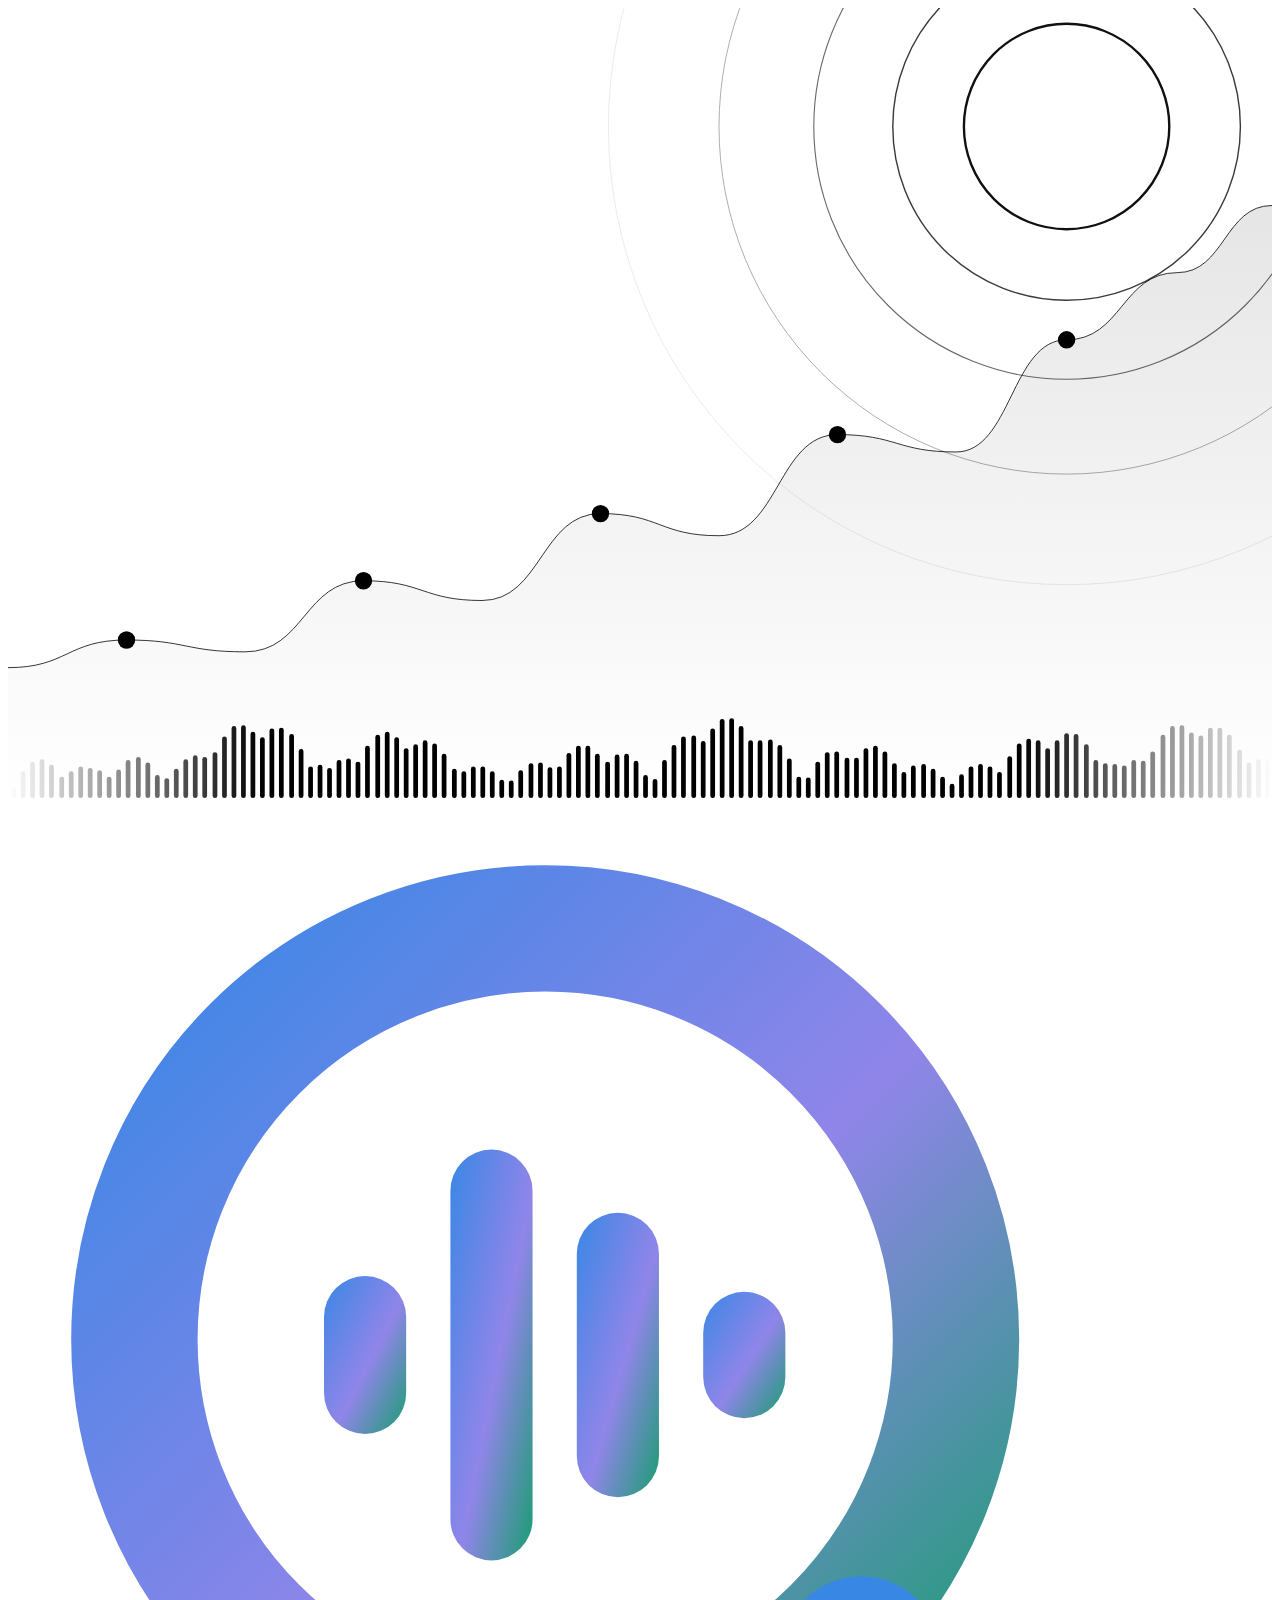
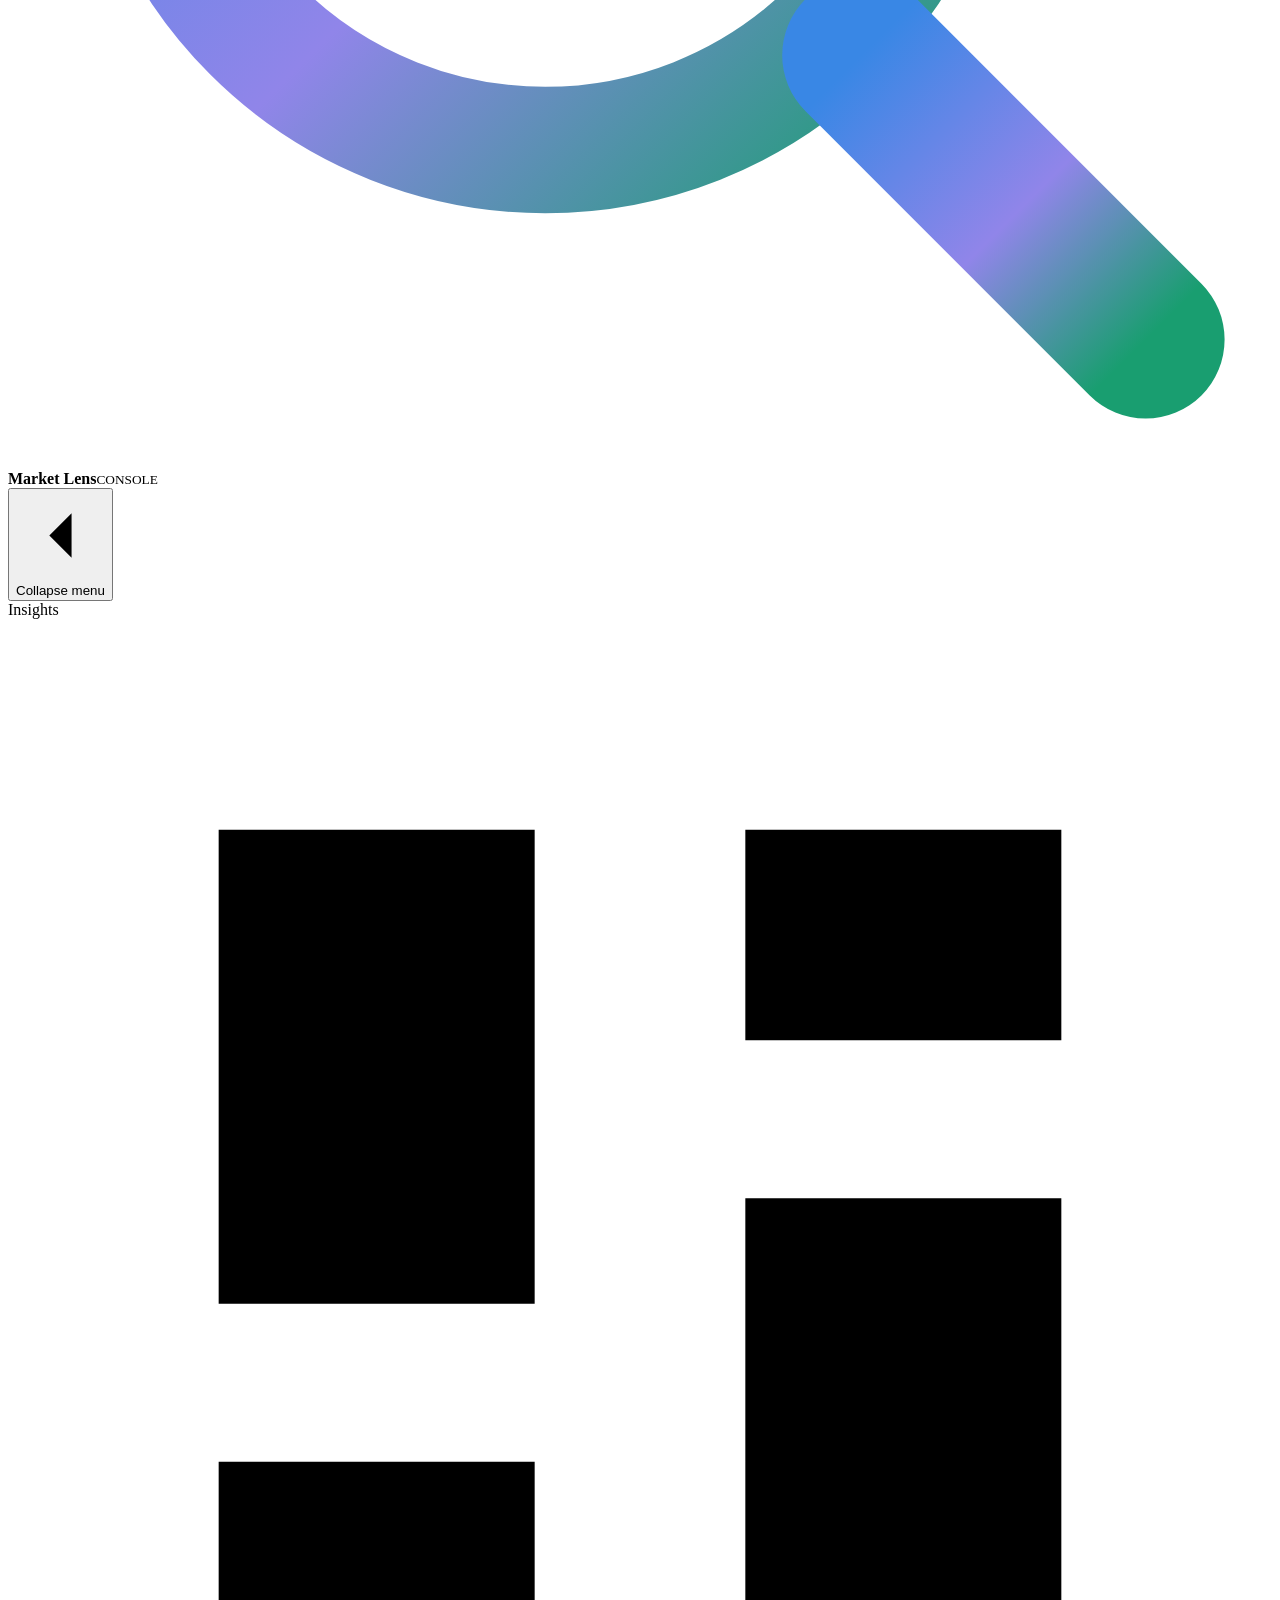
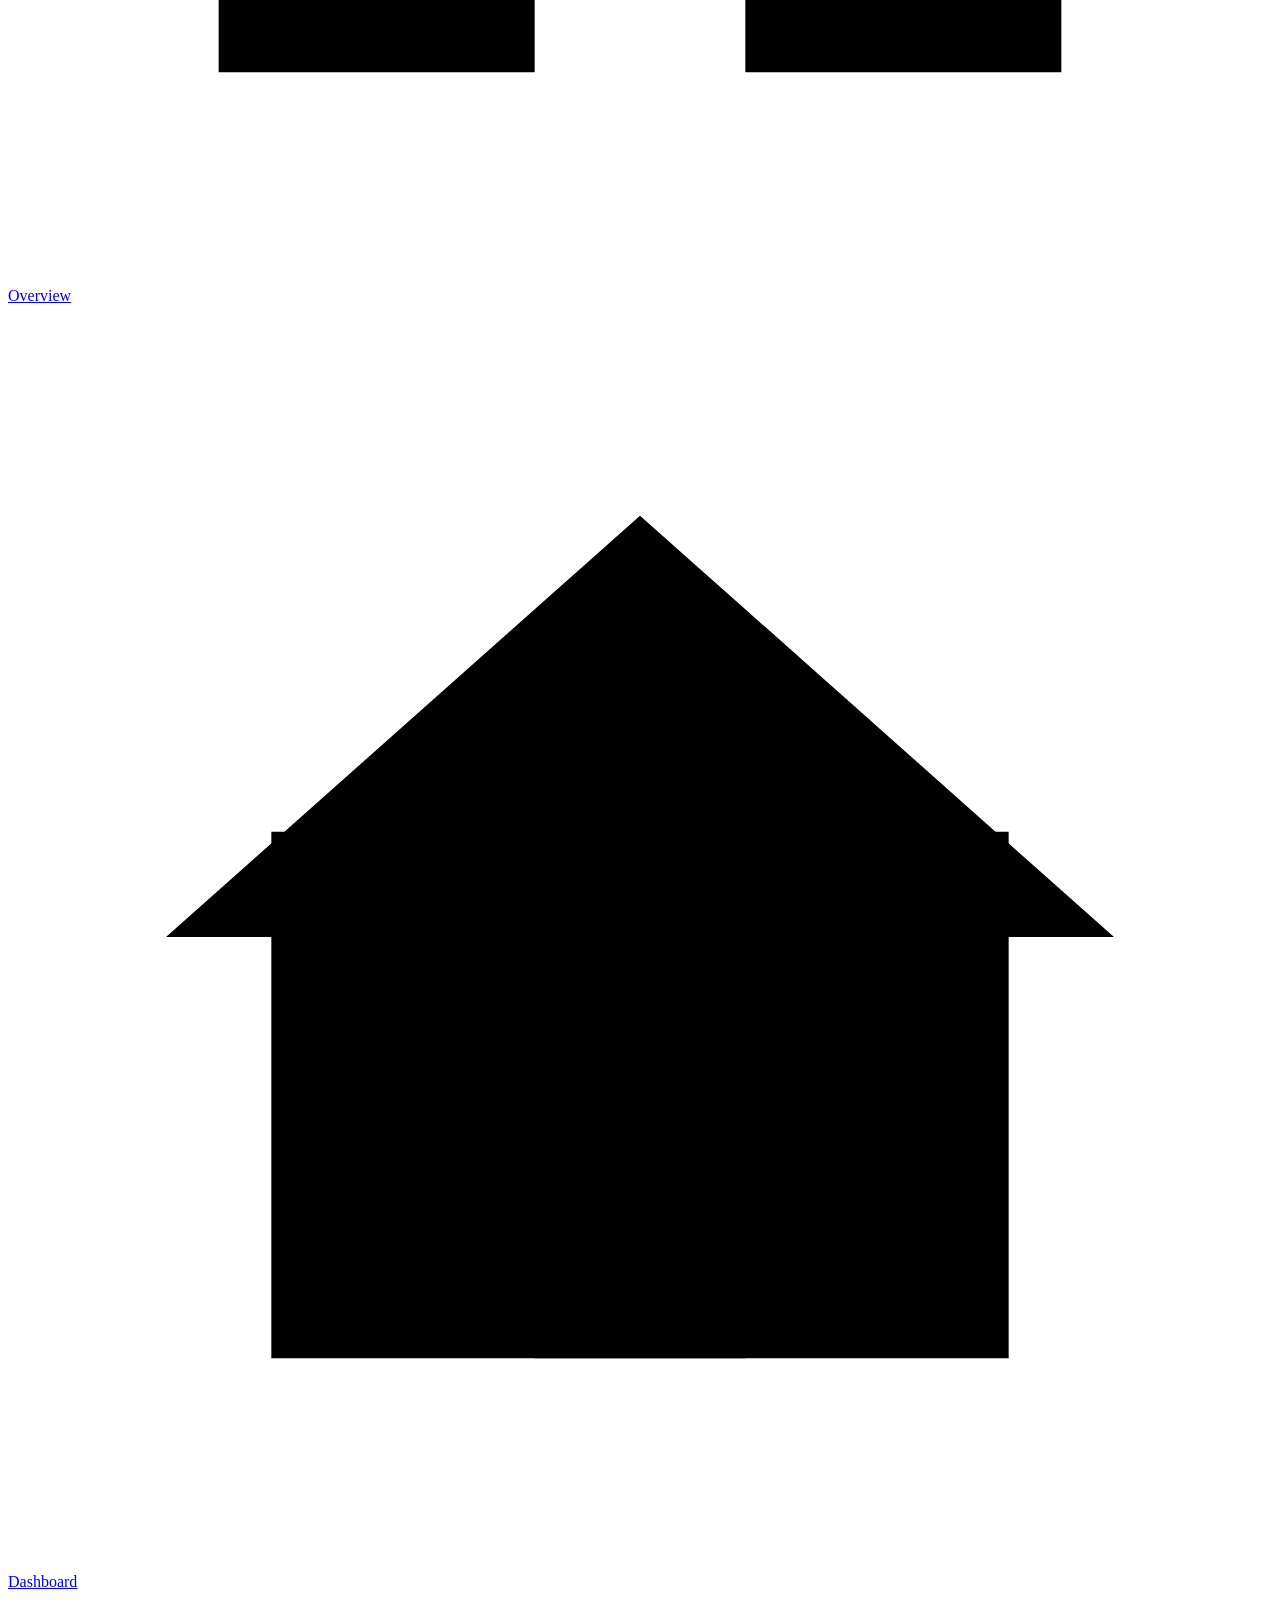
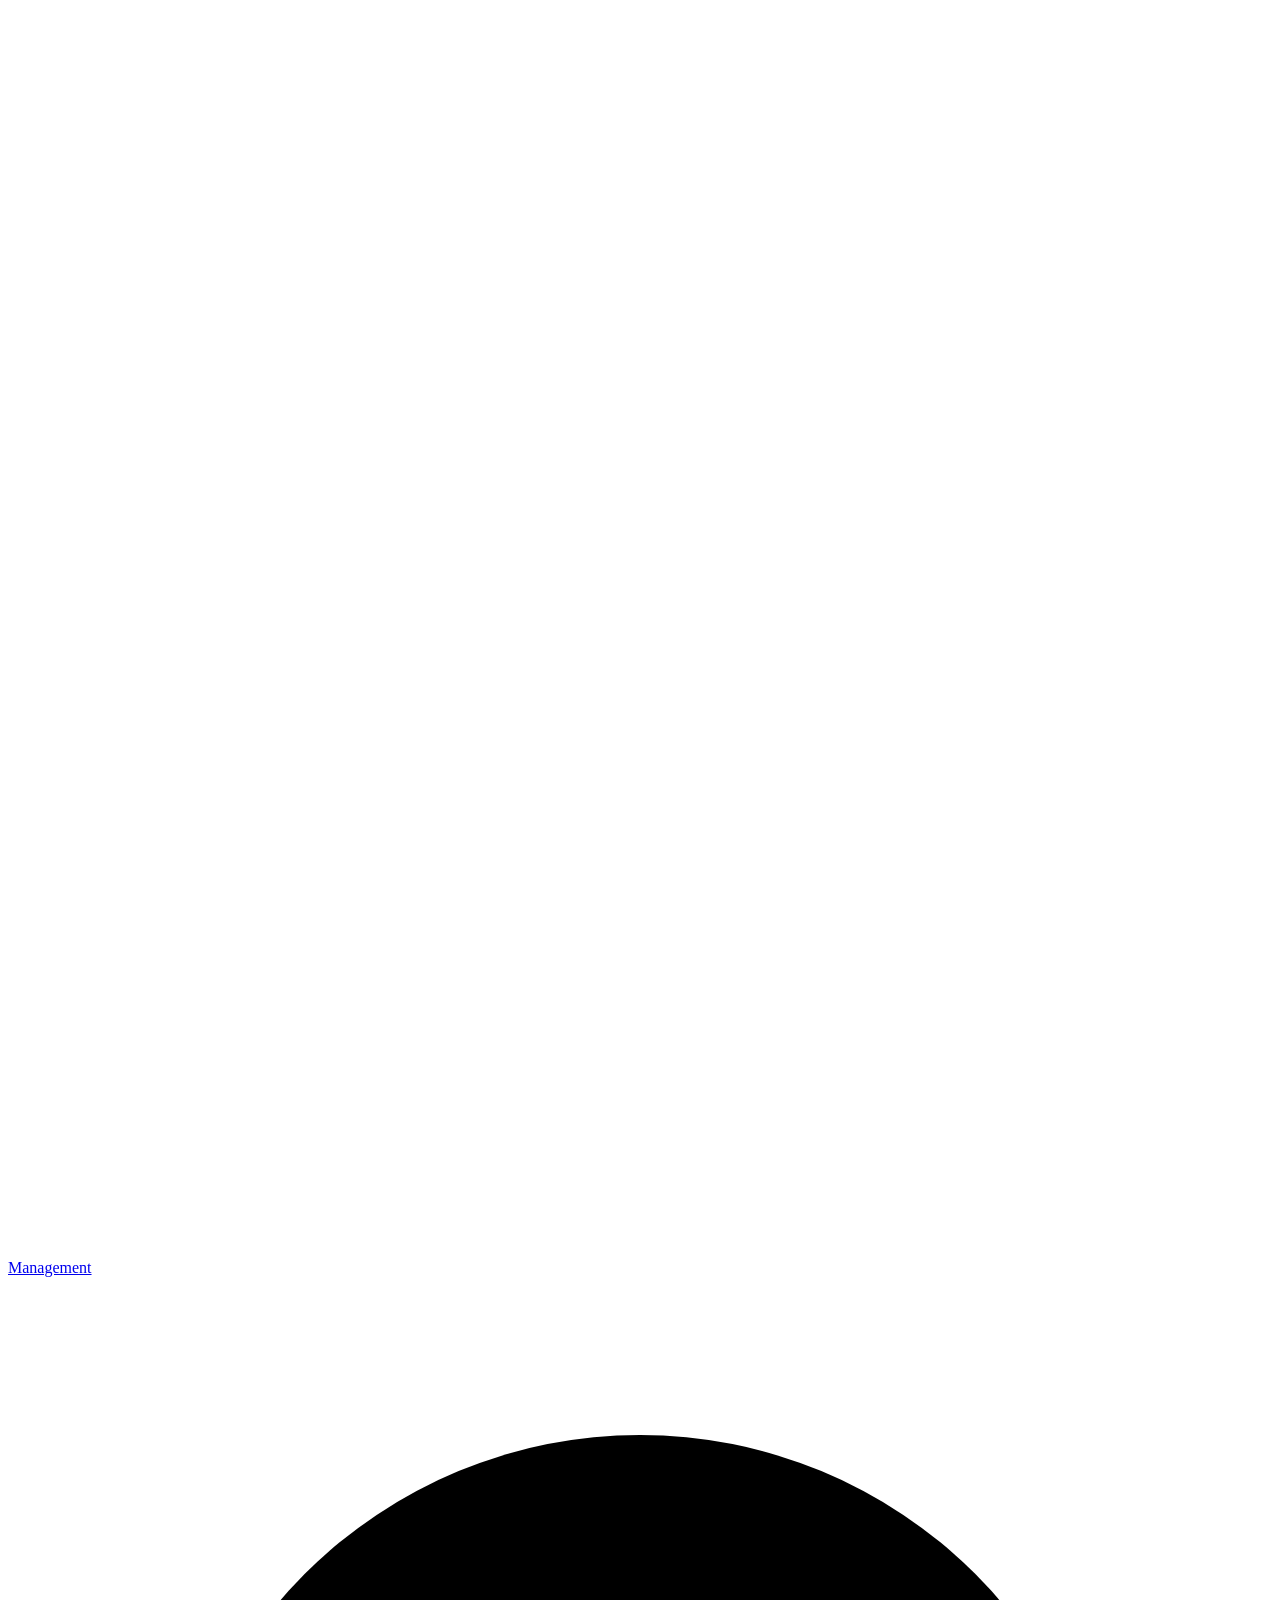
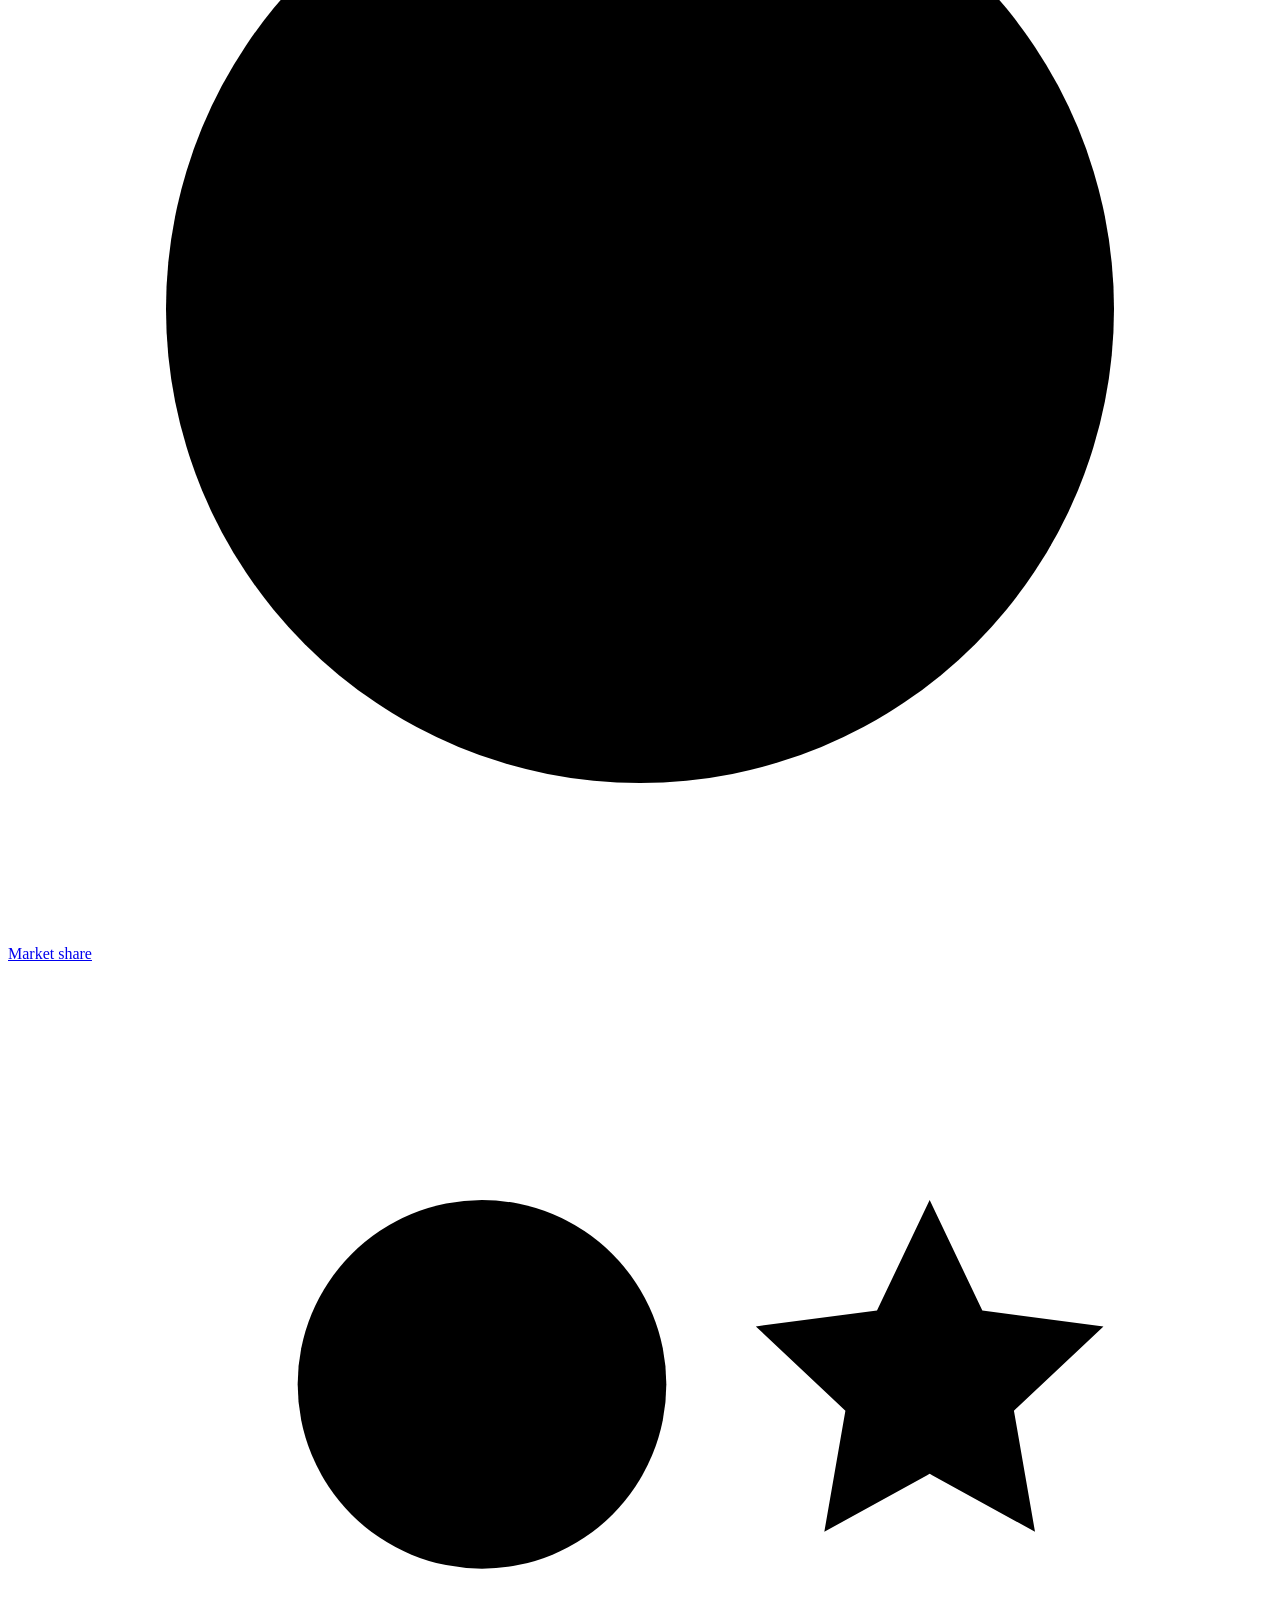
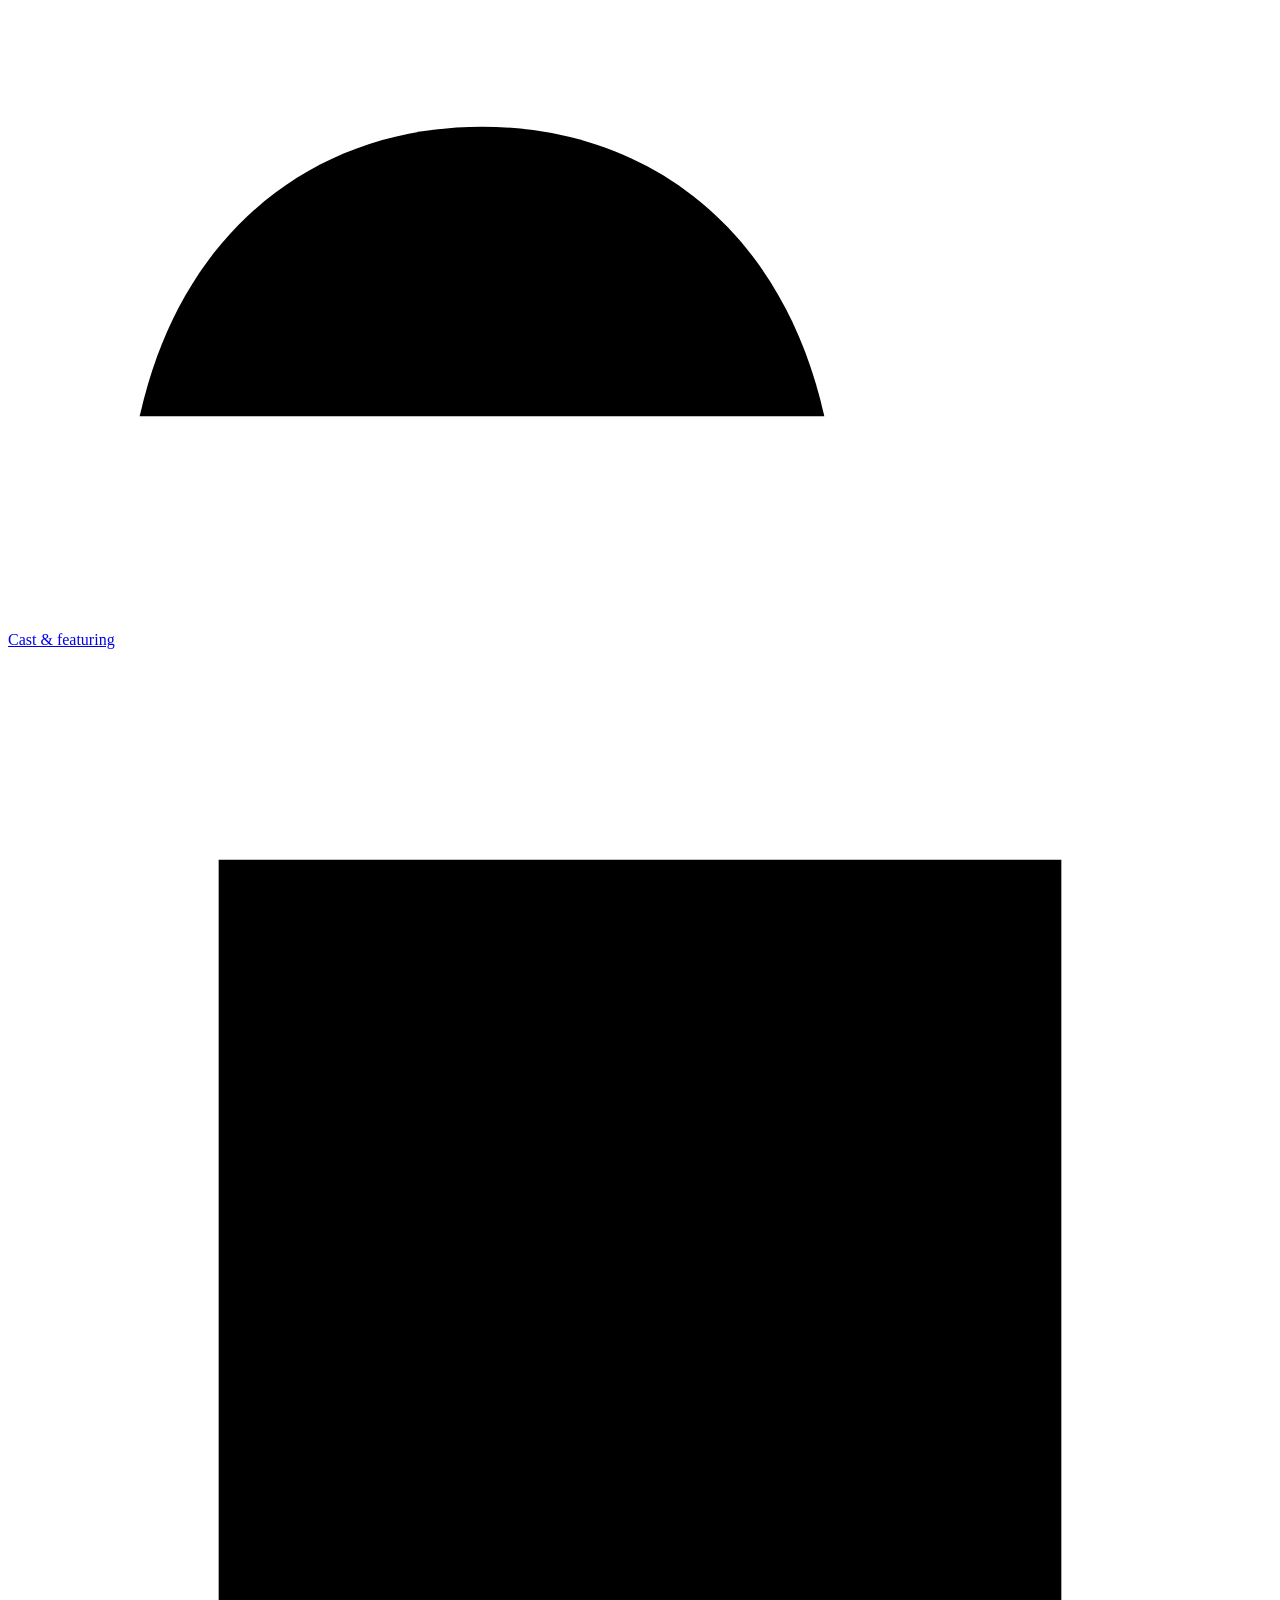
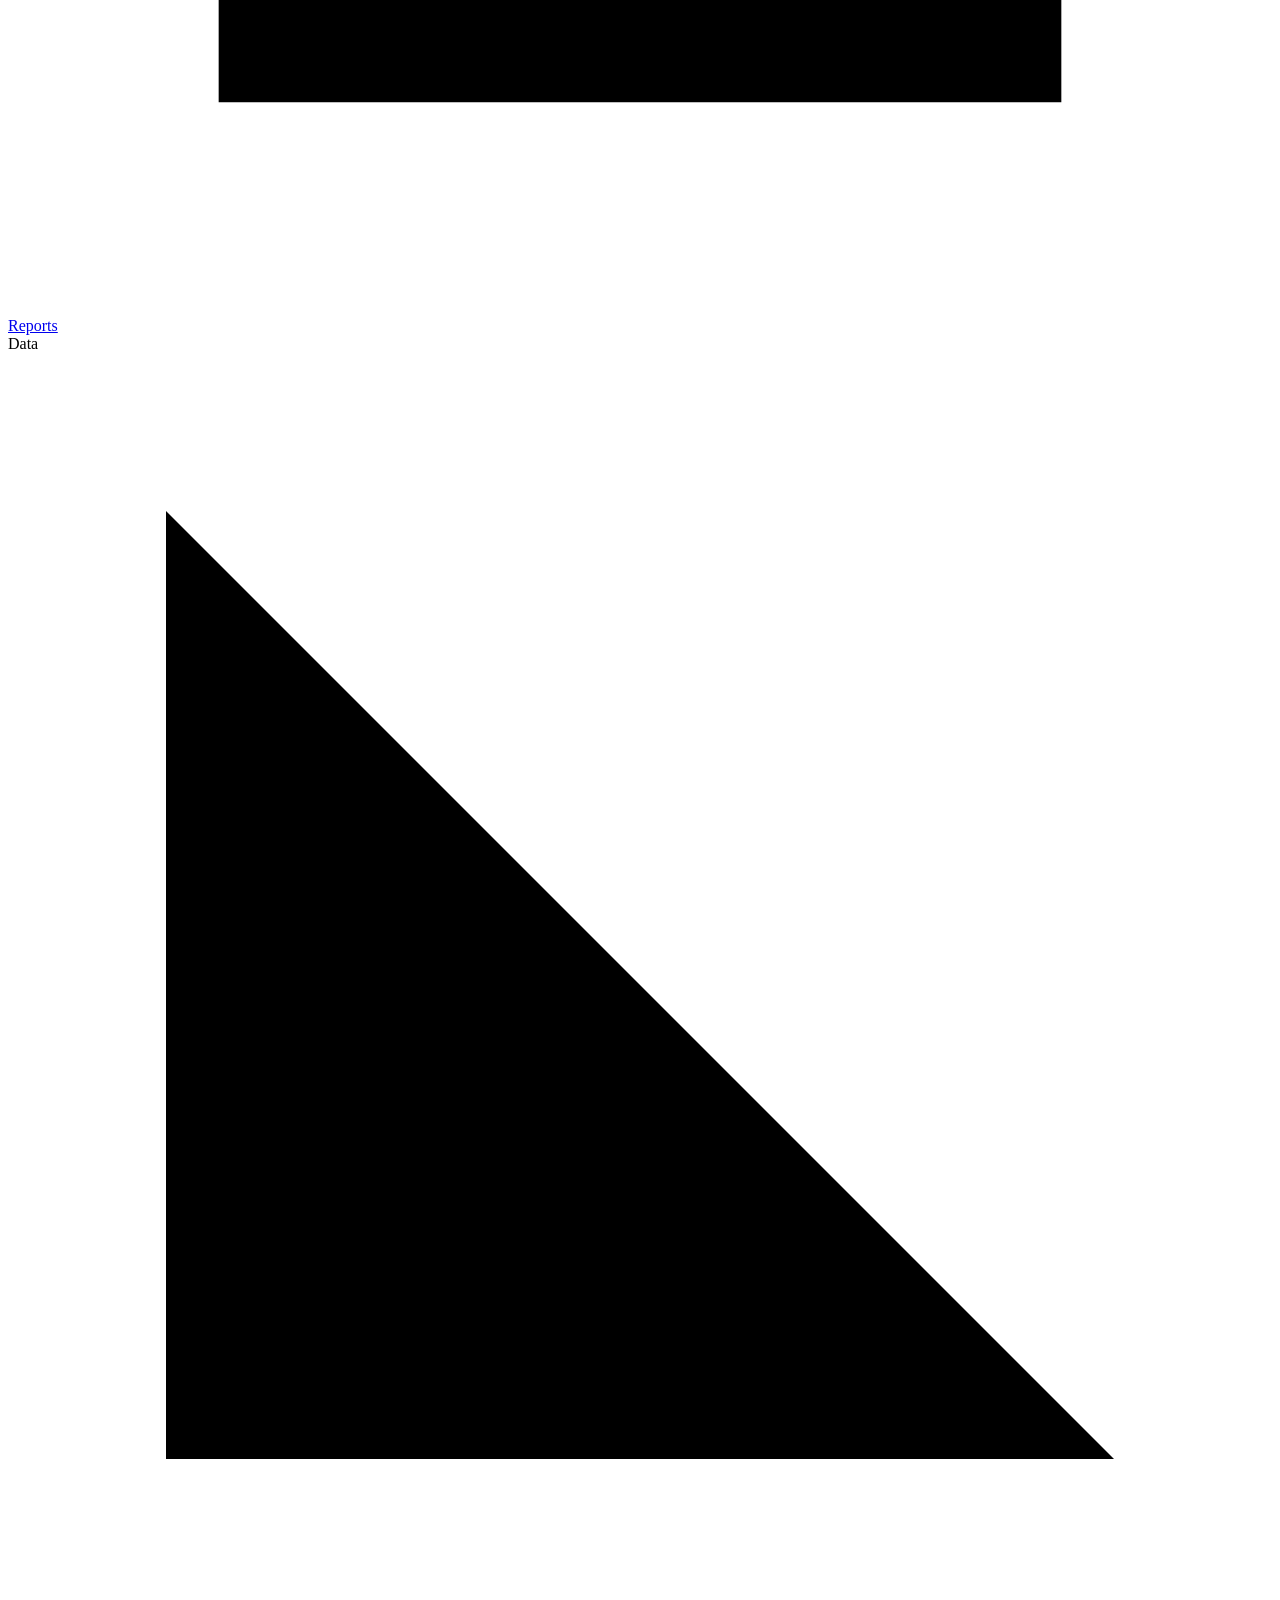
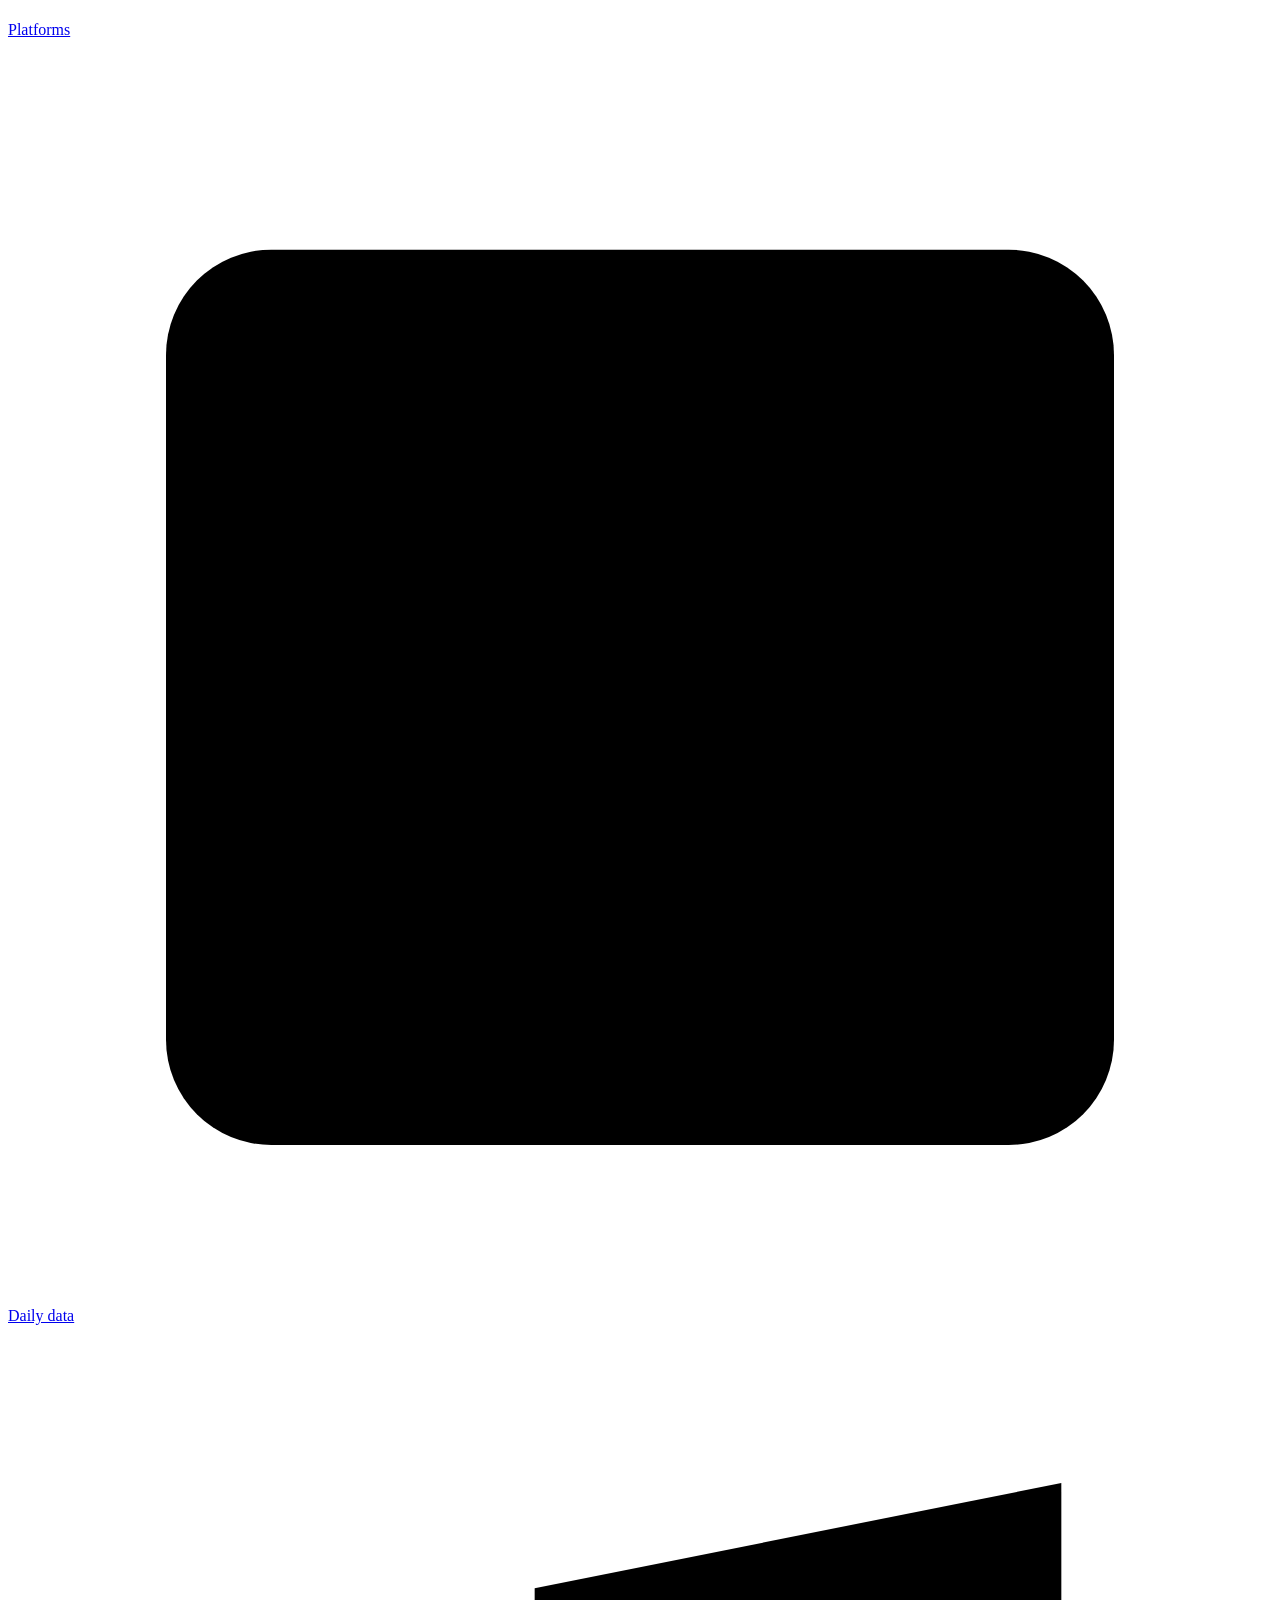
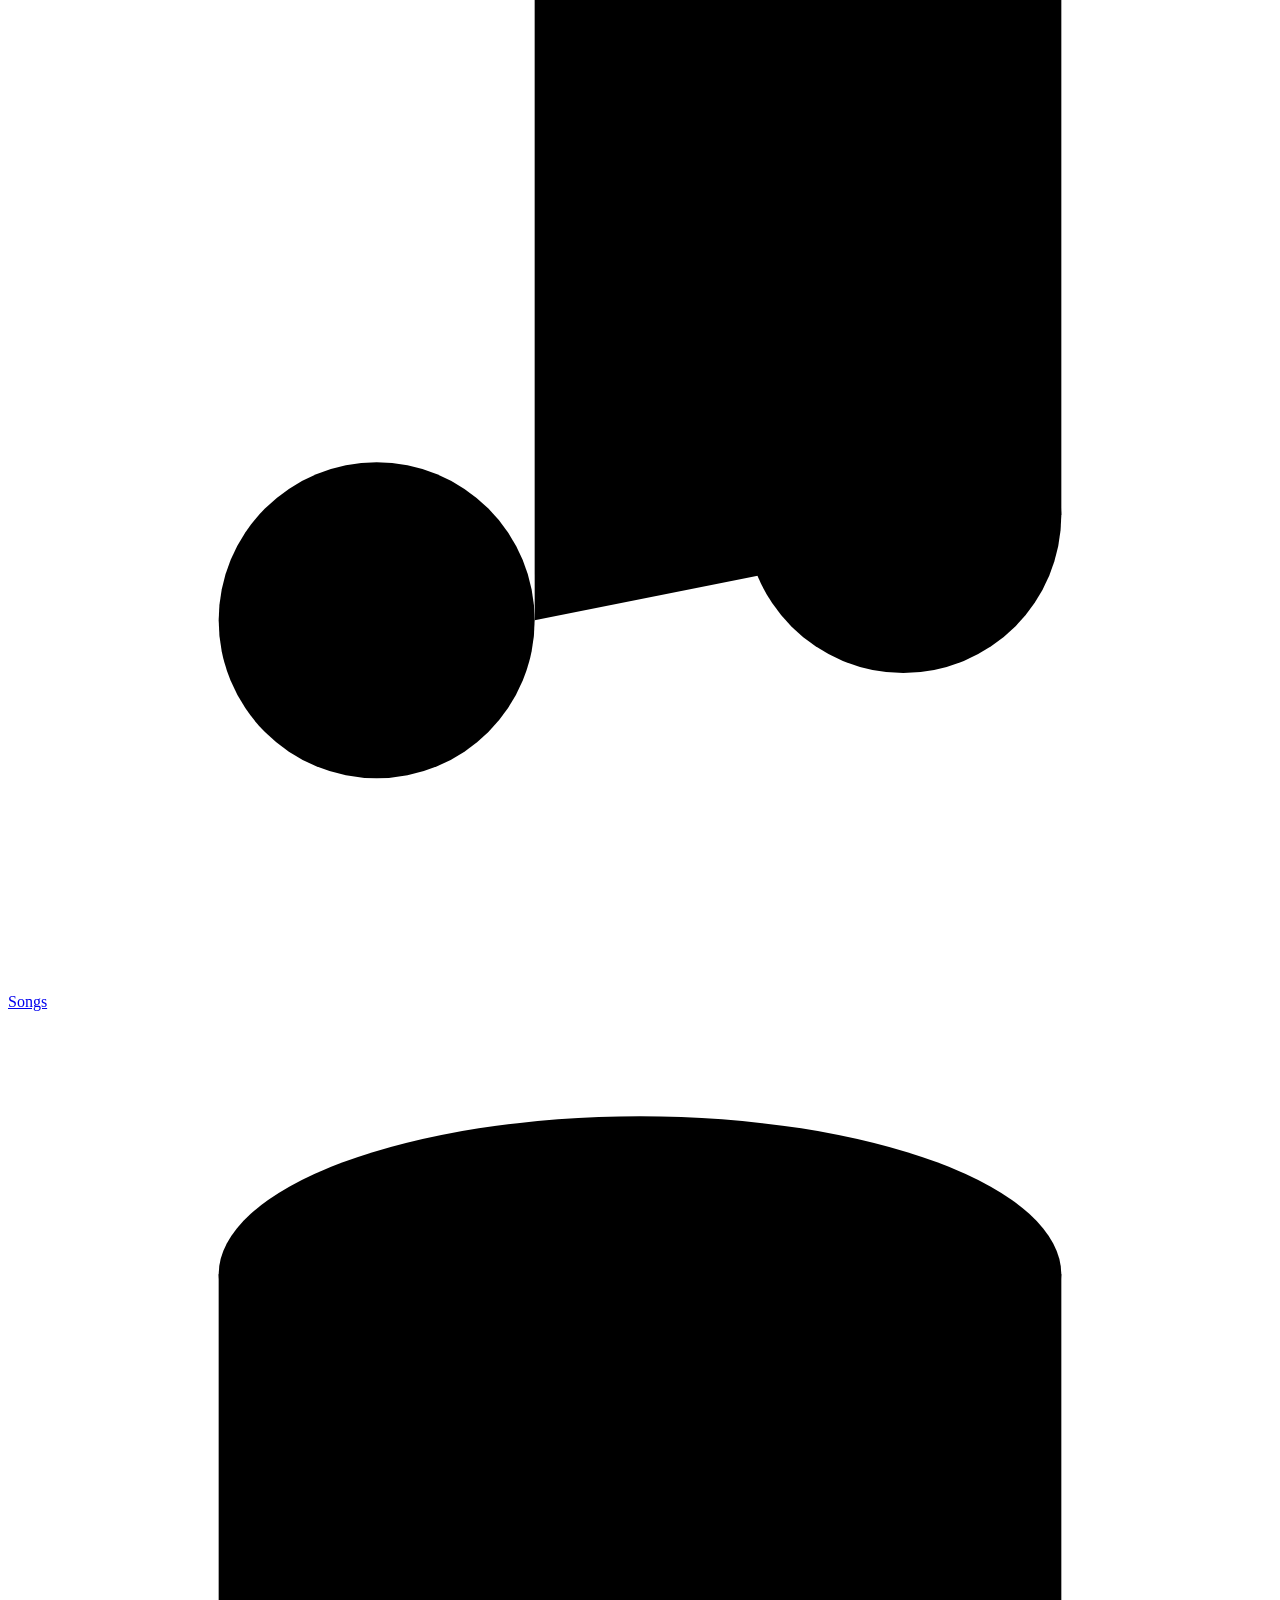
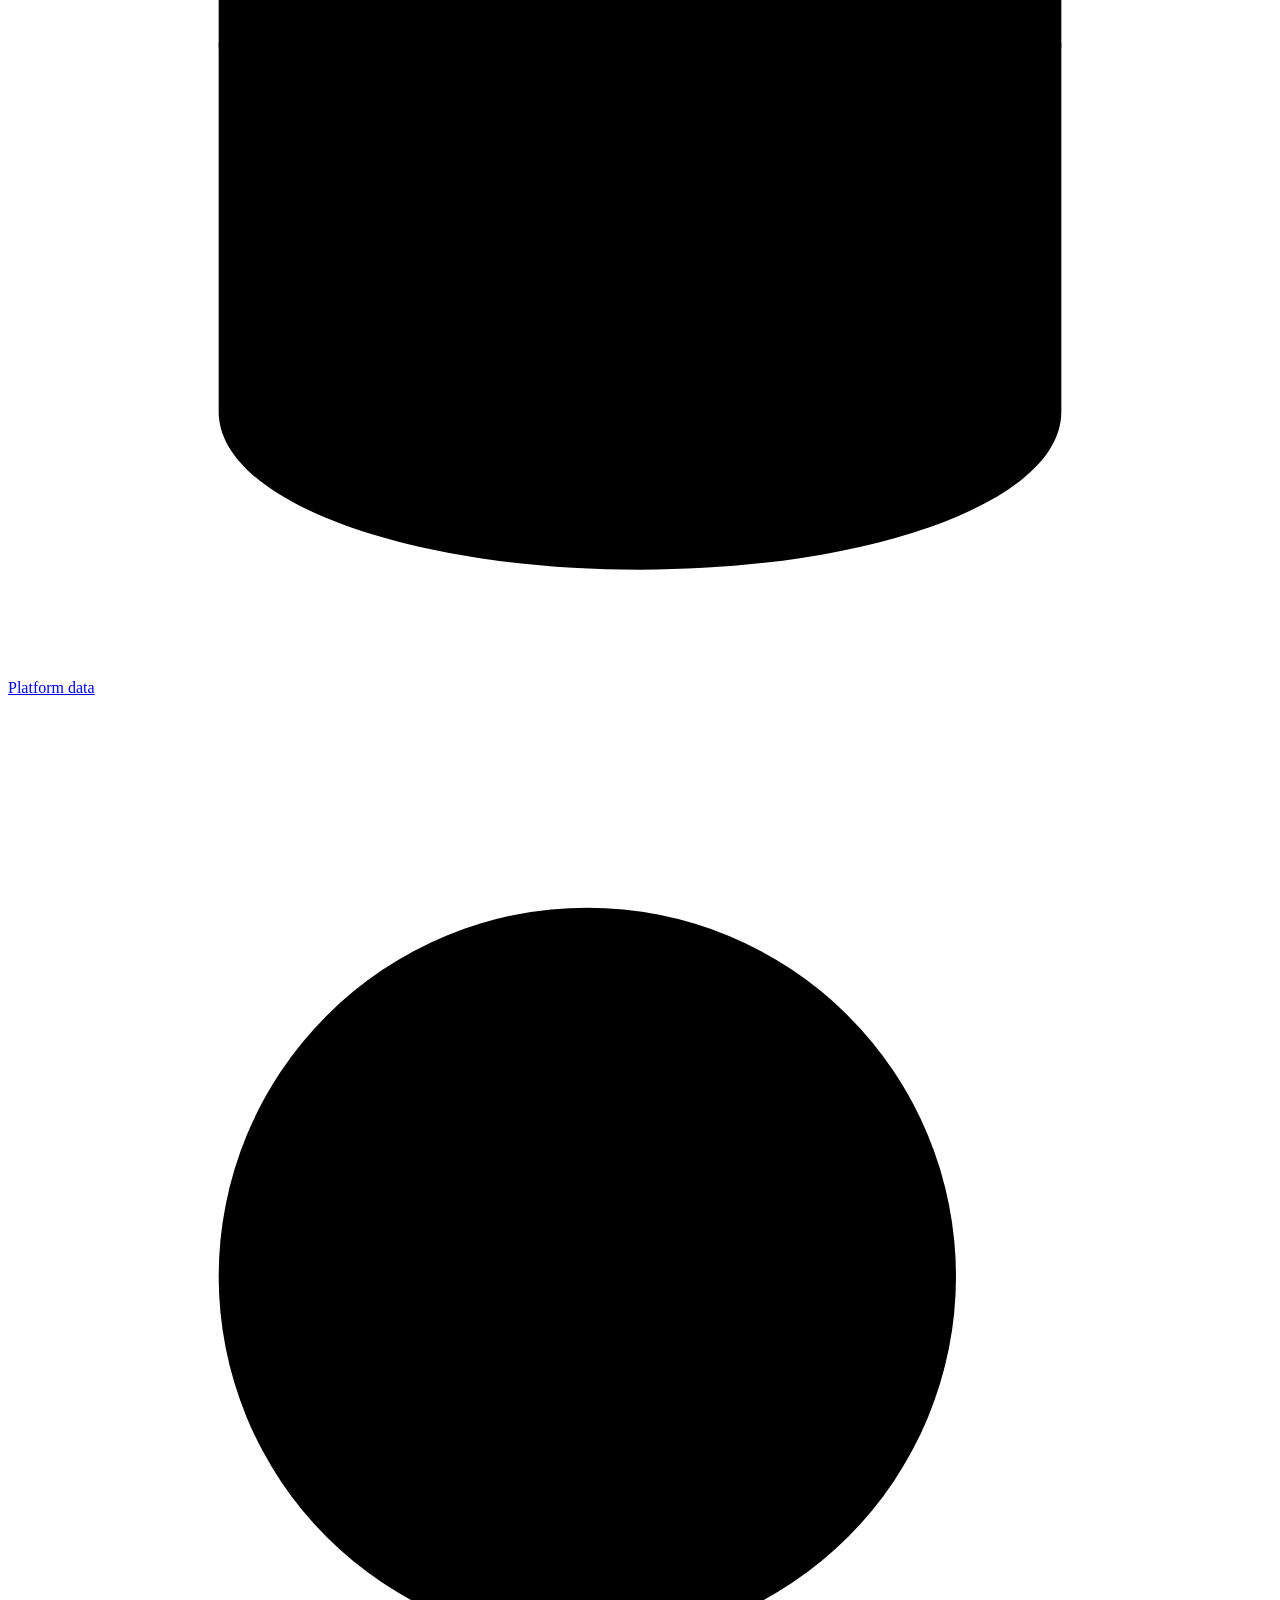
==== commit f6a1ac65: "Cast & featuring page (client + developer): every platform's growth per cast member, charts and rule" ====
--- a/lens/lens/static/index.html
+++ b/lens/lens/static/index.html
@@ -37,6 +37,7 @@
   <a class="nav" href="#dashboard"><svg viewBox="0 0 24 24"><path d="M3 12l9-8 9 8"/><path d="M5 10v10h14V10"/><path d="M10 20v-6h4v6"/></svg>Dashboard</a>
   <a class="nav" href="#mgmt"><svg viewBox="0 0 24 24"><path d="M4 20V10M10 20V4M16 20v-7M22 20H2"/></svg>Management</a>
   <a class="nav" href="#share"><svg viewBox="0 0 24 24"><path d="M12 3v9l7.8 4.5"/><circle cx="12" cy="12" r="9"/></svg>Market share</a>
+  <a class="nav" href="#cast"><svg viewBox="0 0 24 24"><circle cx="9" cy="8" r="3.5"/><path d="M2.5 20c.8-3.6 3.4-5.5 6.5-5.5s5.7 1.9 6.5 5.5"/><path d="M17.5 4.5l1 2.1 2.3.3-1.7 1.6.4 2.3-2-1.1-2 1.1.4-2.3-1.7-1.6 2.3-.3z"/></svg>Cast &amp; featuring</a>
   <a class="nav" href="#reports"><svg viewBox="0 0 24 24"><path d="M4 4h16v16H4z"/><path d="M8 15l3-3 2 2 4-5"/></svg>Reports</a>
   <div class="nav-sec">Data</div>
   <a class="nav" href="#platforms"><svg viewBox="0 0 24 24"><path d="M3 3v18h18"/><path d="M7 15v3M11 11v7M15 7v11M19 13v5"/></svg>Platforms</a>
@@ -67,7 +68,7 @@
   <header class="top">
     <button class="icon-btn" id="menu-btn" aria-label="Open menu" title="Menu"><svg viewBox="0 0 24 24"><path d="M4 7h16M4 12h16M4 17h16"/></svg></button>
     <span id="job-pill" class="pill dev-only"><span class="dot"></span>Idle</span>
-    <label class="pill" id="focus-label" title="Older songs are songs released before the period (re-uploads of earlier releases). They are always hidden unless this is ticked." style="cursor:pointer;gap:6px"><input type="checkbox" id="focus-older" style="margin:0">Include older songs</label>
+    <label class="pill dev-only" id="focus-label" title="Older songs are songs released before the period (re-uploads of earlier releases). They are always hidden unless this is ticked." style="cursor:pointer;gap:6px"><input type="checkbox" id="focus-older" style="margin:0">Include older songs</label>
     <span id="sched-pill" class="pill dev-only"></span>
     <div class="gsearch" id="gsearch-box">
       <svg viewBox="0 0 24 24"><circle cx="11" cy="11" r="7"/><path d="M21 21l-4.3-4.3"/></svg>
@@ -77,6 +78,7 @@
     </div>
     <span class="spacer"></span>
     <span class="muted" id="top-lastok"></span>
+    <button class="icon-btn on" id="info-toggle" title="Hover help: hover any title, number, column or button to see what it means and how it is worked out (click to turn off)" aria-label="Hover help"><svg viewBox="0 0 24 24"><circle cx="12" cy="12" r="9"/><path d="M12 11v6M12 7.5v.5"/></svg></button>
     <button class="icon-btn" id="theme-toggle" title="Switch between light and dark theme" aria-label="Switch theme">
       <svg class="sun" viewBox="0 0 24 24"><circle cx="12" cy="12" r="4"/><path d="M12 2v2M12 20v2M4.9 4.9l1.4 1.4M17.7 17.7l1.4 1.4M2 12h2M20 12h2M4.9 19.1l1.4-1.4M17.7 6.3l1.4-1.4"/></svg>
       <svg class="moon" viewBox="0 0 24 24"><path d="M21 12.8A9 9 0 1 1 11.2 3a7 7 0 0 0 9.8 9.8z"/></svg></button>
@@ -229,6 +231,10 @@
       <div class="card flush"><h2>YouTube keys</h2><div class="table-wrap" style="max-height:320px"><table id="dev-keys"></table></div></div>
       <div class="card flush"><h2>Recent failures</h2><div class="table-wrap" style="max-height:320px"><table id="dev-failures"></table></div></div>
     </div>
+    <div class="card flush" style="margin-top:16px"><div class="card-head" style="margin:0"><h2 data-info="client access">Client access (today)</h2><span class="spacer"></span>
+      <span class="muted" style="font-size:12px;margin-right:16px" id="dev-shield-note"></span></div>
+      <div class="grid g2"><div class="table-wrap" style="max-height:320px"><table id="dev-shield"></table></div>
+      <div class="table-wrap" style="max-height:320px"><table id="dev-shield-events"></table></div></div></div>
   </section>
 
   <!-- CRAWL STATS (developer) -->
@@ -343,12 +349,44 @@
     <div class="card howto" style="margin-top:16px" id="mg-how"></div>
   </section>
 
+  <!-- CAST & FEATURING (client + developer): the credited cast's performance on every platform -->
+  <section class="page" id="page-cast">
+    <div class="page-head"><div><h1>Cast &amp; featuring</h1><p id="ca-sub">How the actors and featured artists credited on the songs perform on every platform.</p></div>
+      <span class="spacer"></span><span class="pill ok" id="ca-window"></span></div>
+    <div class="card" style="margin-bottom:16px"><div class="row" style="gap:14px;flex-wrap:wrap;align-items:flex-end">
+      <label class="field"><span>Days</span><div class="seg" id="ca-days"><button class="small" data-d="7">7</button><button class="small" data-d="14">14</button><button class="small" data-d="30">30</button><button class="small" data-d="60">60</button><button class="small" data-d="90">90</button></div></label>
+      <label class="field"><span>Label</span><select id="ca-label" style="min-width:180px"></select></label>
+      <label class="field"><span>Language</span><select id="ca-language" style="min-width:150px"></select></label>
+      <label class="field" style="flex:1;min-width:200px"><span>Find a cast member or film</span><input id="ca-q" type="search" placeholder="e.g. Keerthy, Suriya, Parvati"></label>
+    </div></div>
+    <div class="card ca-detail" id="ca-detail" style="display:none"></div>
+    <div class="grid g5 glance" id="ca-kpis"></div>
+    <div class="sec-title"><h2 id="ca-ins-title">Insights</h2><span class="muted">rule-based, from the numbers on this page</span></div>
+    <div class="grid g3 ca-insights" id="ca-insights"></div>
+    <div class="sec-title"><h2>Top cast by platform</h2><span class="spacer"></span><div class="seg" id="ca-plat"></div></div>
+    <div class="grid g2">
+      <div class="card"><div class="card-head"><h2 id="ca-top-title">Top 12</h2><span class="spacer"></span><span id="ca-top-sw"></span></div><div id="ca-top"></div></div>
+      <div class="card"><div class="card-head"><h2 id="ca-trend-title">Daily growth, top 5</h2></div>
+        <div class="chart" id="ca-trend"></div><div id="ca-trend-legend" class="row" style="gap:14px;flex-wrap:wrap;margin-top:6px;font-size:12px"></div></div>
+    </div>
+    <div class="grid g2" style="margin-top:16px">
+      <div class="card"><div class="card-head"><h2>Where each star's audience is</h2><span class="spacer"></span><span class="muted" style="font-size:12px">platform mix of the gain, top 10</span></div>
+        <div id="ca-mix"></div></div>
+      <div class="card"><div class="card-head"><h2 id="ca-heat-title">Last 14 days</h2><span class="spacer"></span><span class="muted" style="font-size:12px">daily gain, darker = more</span></div><div id="ca-heat"></div></div>
+    </div>
+    <div class="sec-title"><h2>All cast members</h2><span class="muted" id="ca-count"></span><span class="spacer"></span>
+      <button class="small" id="ca-prev">‹ Previous</button><button class="small" id="ca-next" style="margin-left:6px">Next ›</button></div>
+    <div class="card flush"><div class="table-wrap" style="max-height:640px"><table id="ca-table"></table></div></div>
+    <div class="card howto" style="margin-top:16px" id="ca-how"></div>
+  </section>
+
   <section class="page" id="page-share">
     <div class="page-head"><div><h1>Market share</h1><p>Each song followed day by day from its release; its performance by day N of its life, shared out by label.</p></div>
       <span class="spacer"></span><span class="pill ok" id="sh-asof"></span></div>
     <div class="card" style="margin-bottom:6px"><div class="row" style="flex-wrap:wrap;gap:14px;align-items:flex-end">
-      <label class="field" style="margin:0"><span>Measure each song at day</span><div class="row" style="gap:8px;align-items:center">
-        <div class="seg" id="sh-presets"></div><input id="sh-days" type="number" min="1" max="365" style="width:84px" title="any number of days"></div></label>
+      <label class="field" style="margin:0"><span data-info="measure each song at day" data-info-label="Measure each song at day" class="has-info-label">Measure each song at day</span><div class="row" style="gap:8px;align-items:center">
+        <div class="seg sh-presets" id="sh-presets"></div><input id="sh-days" type="number" min="1" max="365" style="width:84px" placeholder="days" title="any number of days" data-info="sh-custom"></div>
+        <div class="muted sh-history" id="sh-history"></div></label>
       <label class="field" style="margin:0"><span>Songs</span><select id="sh-month"></select></label>
       <span class="spacer"></span><span class="muted" id="sh-default" style="font-size:12px"></span>
       <button class="small primary" id="sh-save" style="display:none">Save as default</button>
@@ -560,9 +598,9 @@
     <div class="card dd-songhead" id="dd-head" style="display:none;margin-bottom:16px"></div>
     <div class="grid g6" id="dd-kpis" style="display:none;margin-bottom:16px"></div>
     <div class="card" id="dd-shorts" style="display:none;margin-bottom:16px">
-      <div class="card-head"><h2>Shorts and Reels made with the official audio</h2><span class="muted" style="font-size:12px;margin-left:10px" id="sh-total"></span><span class="spacer"></span>
+      <div class="card-head"><h2 id="sh-title">Shorts and Reels made with the official audio</h2><span class="muted" style="font-size:12px;margin-left:10px" id="sh-total"></span><span class="spacer"></span>
         <div class="row" id="sh-period" style="gap:4px"><button class="small on" data-p="day">Day</button><button class="small" data-p="week">Week</button><button class="small" data-p="month">Month</button><button class="small" data-p="year">Year</button></div></div>
-      <p class="muted" style="font-size:12px;margin:0 0 10px">Counted only from official sounds, as each platform shows them (rounded above 1,000, e.g. 5K): on YouTube the sounds of the song's uploads on the label channels; on Instagram the song's music-library audio. Clips using a re-upload or "original audio" are not counted.</p>
+      <p class="muted" id="sh-note" style="font-size:12px;margin:0 0 10px">Counted only from official sounds, as each platform shows them (rounded above 1,000, e.g. 5K): on YouTube the sounds of the song's uploads on the label channels; on Instagram the song's music-library audio. Clips using a re-upload or "original audio" are not counted.</p>
       <div id="sh-body"></div>
     </div>
     <div class="card" id="dd-compare" style="display:none;margin-bottom:16px">
@@ -818,8 +856,10 @@
   <div class="player-foot"><span class="mono muted" id="player-id"></span><span class="spacer"></span><a id="player-open" target="_blank" rel="noopener"></a></div>
 </div>
 <div class="toast" id="toast"></div>
+<script src="/protect.js"></script>
 <script src="/aurora.js"></script>
 <script src="/app.js"></script>
+<script src="/info.js"></script>
 <script>document.getElementById("year").textContent = new Date().getFullYear();</script>
 </body>
 </html>
